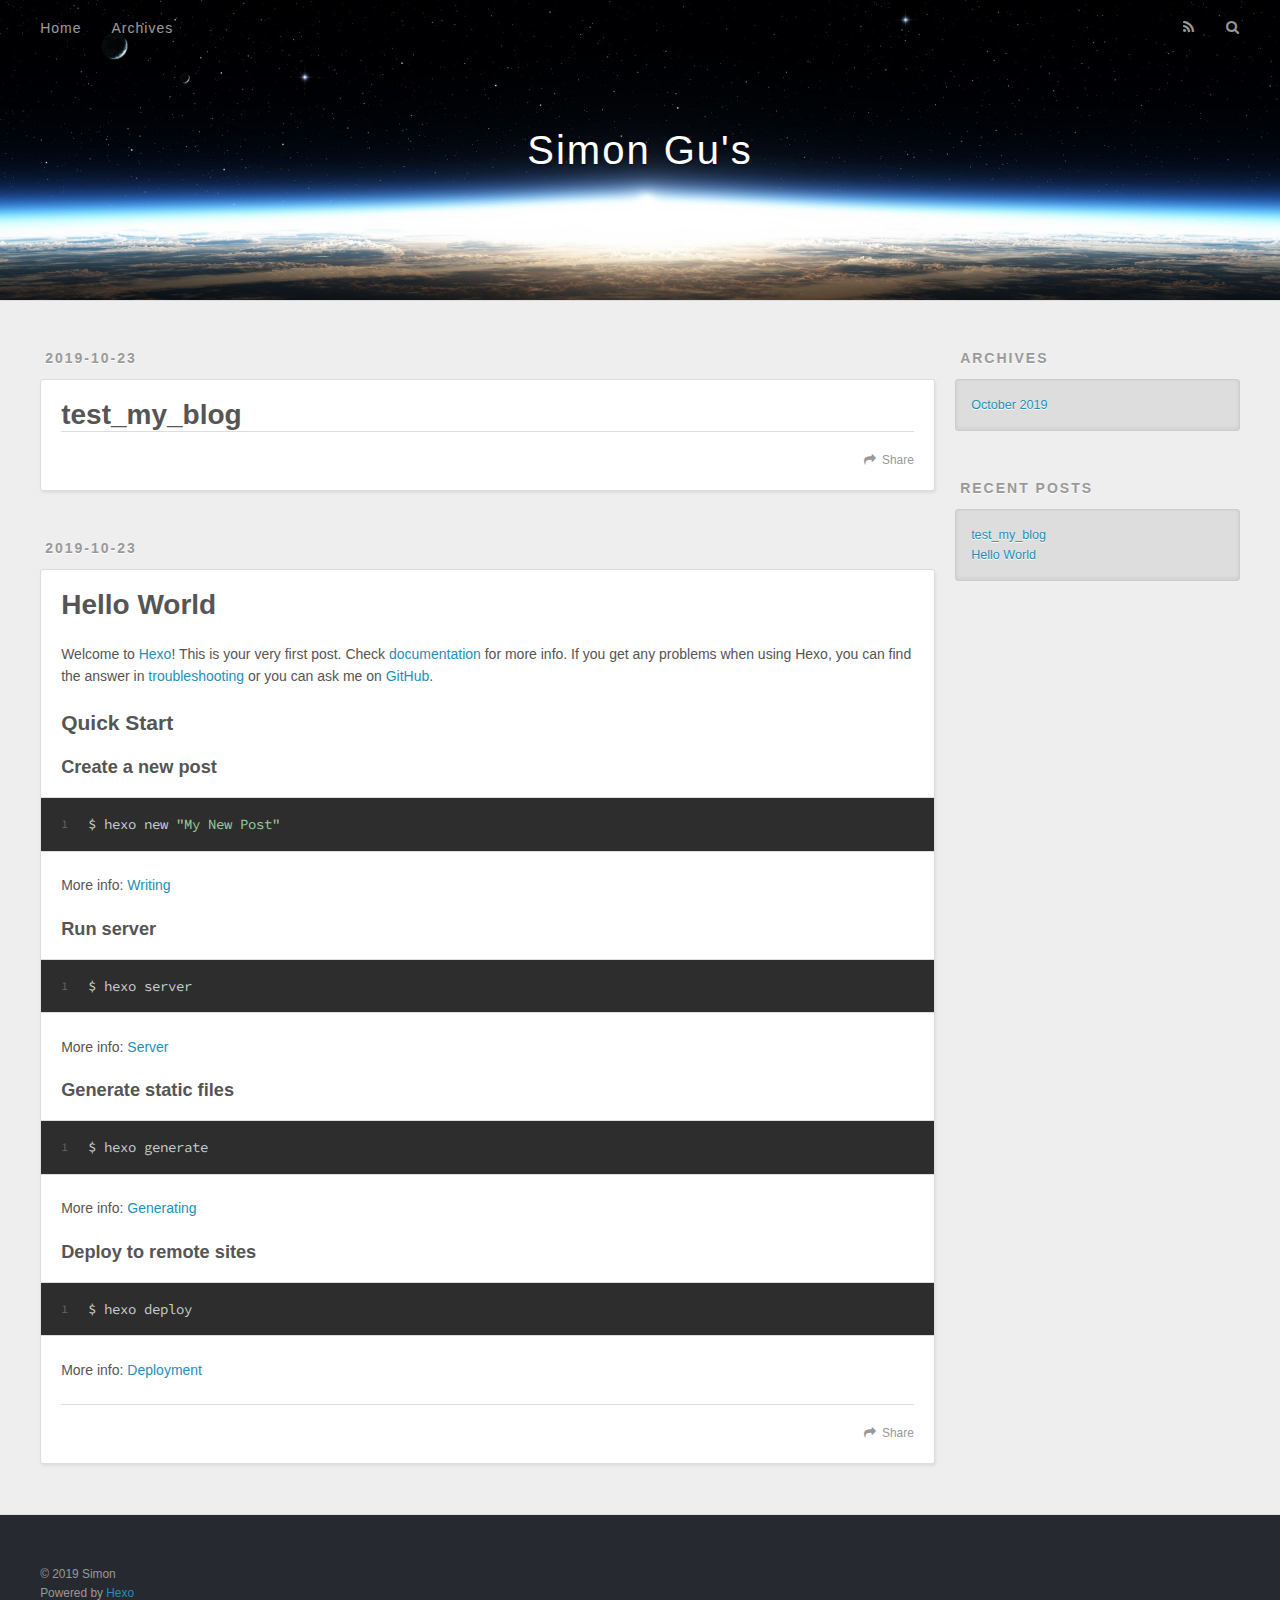
==== index.html @ ce445925 "Site updated: 2019-10-23 11:52:19" ====
<!DOCTYPE html>
<html>
<head>
  <meta charset="utf-8">
  

  
  <title>Simon Gu&#39;s</title>
  <meta name="viewport" content="width=device-width, initial-scale=1, maximum-scale=1">
  <meta property="og:type" content="website">
<meta property="og:title" content="Simon Gu&#39;s">
<meta property="og:url" content="http:&#x2F;&#x2F;www.how8.com&#x2F;index.html">
<meta property="og:site_name" content="Simon Gu&#39;s">
<meta property="og:locale" content="en">
<meta name="twitter:card" content="summary">
  
    <link rel="alternate" href="/atom.xml" title="Simon Gu&#39;s" type="application/atom+xml">
  
  
    <link rel="icon" href="/favicon.png">
  
  
    <link href="//fonts.googleapis.com/css?family=Source+Code+Pro" rel="stylesheet" type="text/css">
  
  <link rel="stylesheet" href="/css/style.css">
</head>

<body>
  <div id="container">
    <div id="wrap">
      <header id="header">
  <div id="banner"></div>
  <div id="header-outer" class="outer">
    <div id="header-title" class="inner">
      <h1 id="logo-wrap">
        <a href="/" id="logo">Simon Gu&#39;s</a>
      </h1>
      
    </div>
    <div id="header-inner" class="inner">
      <nav id="main-nav">
        <a id="main-nav-toggle" class="nav-icon"></a>
        
          <a class="main-nav-link" href="/">Home</a>
        
          <a class="main-nav-link" href="/archives">Archives</a>
        
      </nav>
      <nav id="sub-nav">
        
          <a id="nav-rss-link" class="nav-icon" href="/atom.xml" title="RSS Feed"></a>
        
        <a id="nav-search-btn" class="nav-icon" title="Search"></a>
      </nav>
      <div id="search-form-wrap">
        <form action="//google.com/search" method="get" accept-charset="UTF-8" class="search-form"><input type="search" name="q" class="search-form-input" placeholder="Search"><button type="submit" class="search-form-submit">&#xF002;</button><input type="hidden" name="sitesearch" value="http://www.how8.com"></form>
      </div>
    </div>
  </div>
</header>
      <div class="outer">
        <section id="main">
  
    <article id="post-test-my-blog" class="article article-type-post" itemscope itemprop="blogPost">
  <div class="article-meta">
    <a href="/2019/10/23/test-my-blog/" class="article-date">
  <time datetime="2019-10-23T03:44:42.000Z" itemprop="datePublished">2019-10-23</time>
</a>
    
  </div>
  <div class="article-inner">
    
    
      <header class="article-header">
        
  
    <h1 itemprop="name">
      <a class="article-title" href="/2019/10/23/test-my-blog/">test_my_blog</a>
    </h1>
  

      </header>
    
    <div class="article-entry" itemprop="articleBody">
      
        
      
    </div>
    <footer class="article-footer">
      <a data-url="http://www.how8.com/2019/10/23/test-my-blog/" data-id="ck22qriuk0001kkkqdrldbptv" class="article-share-link">Share</a>
      
      
    </footer>
  </div>
  
</article>


  
    <article id="post-hello-world" class="article article-type-post" itemscope itemprop="blogPost">
  <div class="article-meta">
    <a href="/2019/10/23/hello-world/" class="article-date">
  <time datetime="2019-10-23T03:42:17.244Z" itemprop="datePublished">2019-10-23</time>
</a>
    
  </div>
  <div class="article-inner">
    
    
      <header class="article-header">
        
  
    <h1 itemprop="name">
      <a class="article-title" href="/2019/10/23/hello-world/">Hello World</a>
    </h1>
  

      </header>
    
    <div class="article-entry" itemprop="articleBody">
      
        <p>Welcome to <a href="https://hexo.io/" target="_blank" rel="noopener">Hexo</a>! This is your very first post. Check <a href="https://hexo.io/docs/" target="_blank" rel="noopener">documentation</a> for more info. If you get any problems when using Hexo, you can find the answer in <a href="https://hexo.io/docs/troubleshooting.html" target="_blank" rel="noopener">troubleshooting</a> or you can ask me on <a href="https://github.com/hexojs/hexo/issues" target="_blank" rel="noopener">GitHub</a>.</p>
<h2 id="Quick-Start"><a href="#Quick-Start" class="headerlink" title="Quick Start"></a>Quick Start</h2><h3 id="Create-a-new-post"><a href="#Create-a-new-post" class="headerlink" title="Create a new post"></a>Create a new post</h3><figure class="highlight bash"><table><tr><td class="gutter"><pre><span class="line">1</span><br></pre></td><td class="code"><pre><span class="line">$ hexo new <span class="string">"My New Post"</span></span><br></pre></td></tr></table></figure>

<p>More info: <a href="https://hexo.io/docs/writing.html" target="_blank" rel="noopener">Writing</a></p>
<h3 id="Run-server"><a href="#Run-server" class="headerlink" title="Run server"></a>Run server</h3><figure class="highlight bash"><table><tr><td class="gutter"><pre><span class="line">1</span><br></pre></td><td class="code"><pre><span class="line">$ hexo server</span><br></pre></td></tr></table></figure>

<p>More info: <a href="https://hexo.io/docs/server.html" target="_blank" rel="noopener">Server</a></p>
<h3 id="Generate-static-files"><a href="#Generate-static-files" class="headerlink" title="Generate static files"></a>Generate static files</h3><figure class="highlight bash"><table><tr><td class="gutter"><pre><span class="line">1</span><br></pre></td><td class="code"><pre><span class="line">$ hexo generate</span><br></pre></td></tr></table></figure>

<p>More info: <a href="https://hexo.io/docs/generating.html" target="_blank" rel="noopener">Generating</a></p>
<h3 id="Deploy-to-remote-sites"><a href="#Deploy-to-remote-sites" class="headerlink" title="Deploy to remote sites"></a>Deploy to remote sites</h3><figure class="highlight bash"><table><tr><td class="gutter"><pre><span class="line">1</span><br></pre></td><td class="code"><pre><span class="line">$ hexo deploy</span><br></pre></td></tr></table></figure>

<p>More info: <a href="https://hexo.io/docs/deployment.html" target="_blank" rel="noopener">Deployment</a></p>

      
    </div>
    <footer class="article-footer">
      <a data-url="http://www.how8.com/2019/10/23/hello-world/" data-id="ck22qriue0000kkkq6ynmao52" class="article-share-link">Share</a>
      
      
    </footer>
  </div>
  
</article>


  


</section>
        
          <aside id="sidebar">
  
    

  
    

  
    
  
    
  <div class="widget-wrap">
    <h3 class="widget-title">Archives</h3>
    <div class="widget">
      <ul class="archive-list"><li class="archive-list-item"><a class="archive-list-link" href="/archives/2019/10/">October 2019</a></li></ul>
    </div>
  </div>


  
    
  <div class="widget-wrap">
    <h3 class="widget-title">Recent Posts</h3>
    <div class="widget">
      <ul>
        
          <li>
            <a href="/2019/10/23/test-my-blog/">test_my_blog</a>
          </li>
        
          <li>
            <a href="/2019/10/23/hello-world/">Hello World</a>
          </li>
        
      </ul>
    </div>
  </div>

  
</aside>
        
      </div>
      <footer id="footer">
  
  <div class="outer">
    <div id="footer-info" class="inner">
      &copy; 2019 Simon<br>
      Powered by <a href="http://hexo.io/" target="_blank">Hexo</a>
    </div>
  </div>
</footer>
    </div>
    <nav id="mobile-nav">
  
    <a href="/" class="mobile-nav-link">Home</a>
  
    <a href="/archives" class="mobile-nav-link">Archives</a>
  
</nav>
    

<script src="//ajax.googleapis.com/ajax/libs/jquery/2.0.3/jquery.min.js"></script>


  <link rel="stylesheet" href="/fancybox/jquery.fancybox.css">
  <script src="/fancybox/jquery.fancybox.pack.js"></script>


<script src="/js/script.js"></script>



  </div>
</body>
</html>
---- css/style.css ----
body {
  width: 100%;
}
body:before,
body:after {
  content: "";
  display: table;
}
body:after {
  clear: both;
}
html,
body,
div,
span,
applet,
object,
iframe,
h1,
h2,
h3,
h4,
h5,
h6,
p,
blockquote,
pre,
a,
abbr,
acronym,
address,
big,
cite,
code,
del,
dfn,
em,
img,
ins,
kbd,
q,
s,
samp,
small,
strike,
strong,
sub,
sup,
tt,
var,
dl,
dt,
dd,
ol,
ul,
li,
fieldset,
form,
label,
legend,
table,
caption,
tbody,
tfoot,
thead,
tr,
th,
td {
  margin: 0;
  padding: 0;
  border: 0;
  outline: 0;
  font-weight: inherit;
  font-style: inherit;
  font-family: inherit;
  font-size: 100%;
  vertical-align: baseline;
}
body {
  line-height: 1;
  color: #000;
  background: #fff;
}
ol,
ul {
  list-style: none;
}
table {
  border-collapse: separate;
  border-spacing: 0;
  vertical-align: middle;
}
caption,
th,
td {
  text-align: left;
  font-weight: normal;
  vertical-align: middle;
}
a img {
  border: none;
}
input,
button {
  margin: 0;
  padding: 0;
}
input::-moz-focus-inner,
button::-moz-focus-inner {
  border: 0;
  padding: 0;
}
@font-face {
  font-family: FontAwesome;
  font-style: normal;
  font-weight: normal;
  src: url("fonts/fontawesome-webfont.eot?v=#4.0.3");
  src: url("fonts/fontawesome-webfont.eot?#iefix&v=#4.0.3") format("embedded-opentype"), url("fonts/fontawesome-webfont.woff?v=#4.0.3") format("woff"), url("fonts/fontawesome-webfont.ttf?v=#4.0.3") format("truetype"), url("fonts/fontawesome-webfont.svg#fontawesomeregular?v=#4.0.3") format("svg");
}
html,
body,
#container {
  height: 100%;
}
body {
  background: #eee;
  font: 14px -apple-system, BlinkMacSystemFont, "Segoe UI", "Roboto", "Oxygen", "Ubuntu", "Cantarell", "Fira Sans", "Droid Sans", "Helvetica Neue", sans-serif;
  -webkit-text-size-adjust: 100%;
}
.outer {
  max-width: 1220px;
  margin: 0 auto;
  padding: 0 20px;
}
.outer:before,
.outer:after {
  content: "";
  display: table;
}
.outer:after {
  clear: both;
}
.inner {
  display: inline;
  float: left;
  width: 98.33333333333333%;
  margin: 0 0.833333333333333%;
}
.left,
.alignleft {
  float: left;
}
.right,
.alignright {
  float: right;
}
.clear {
  clear: both;
}
#container {
  position: relative;
}
.mobile-nav-on {
  overflow: hidden;
}
#wrap {
  height: 100%;
  width: 100%;
  position: absolute;
  top: 0;
  left: 0;
  -webkit-transition: 0.2s ease-out;
  -moz-transition: 0.2s ease-out;
  -ms-transition: 0.2s ease-out;
  transition: 0.2s ease-out;
  z-index: 1;
  background: #eee;
}
.mobile-nav-on #wrap {
  left: 280px;
}
@media screen and (min-width: 768px) {
  #main {
    display: inline;
    float: left;
    width: 73.33333333333333%;
    margin: 0 0.833333333333333%;
  }
}
.article-date,
.article-category-link,
.archive-year,
.widget-title {
  text-decoration: none;
  text-transform: uppercase;
  letter-spacing: 2px;
  color: #999;
  margin-bottom: 1em;
  margin-left: 5px;
  line-height: 1em;
  text-shadow: 0 1px #fff;
  font-weight: bold;
}
.article-inner,
.archive-article-inner {
  background: #fff;
  -webkit-box-shadow: 1px 2px 3px #ddd;
  box-shadow: 1px 2px 3px #ddd;
  border: 1px solid #ddd;
  border-radius: 3px;
}
.article-entry h1,
.widget h1 {
  font-size: 2em;
}
.article-entry h2,
.widget h2 {
  font-size: 1.5em;
}
.article-entry h3,
.widget h3 {
  font-size: 1.3em;
}
.article-entry h4,
.widget h4 {
  font-size: 1.2em;
}
.article-entry h5,
.widget h5 {
  font-size: 1em;
}
.article-entry h6,
.widget h6 {
  font-size: 1em;
  color: #999;
}
.article-entry hr,
.widget hr {
  border: 1px dashed #ddd;
}
.article-entry strong,
.widget strong {
  font-weight: bold;
}
.article-entry em,
.widget em,
.article-entry cite,
.widget cite {
  font-style: italic;
}
.article-entry sup,
.widget sup,
.article-entry sub,
.widget sub {
  font-size: 0.75em;
  line-height: 0;
  position: relative;
  vertical-align: baseline;
}
.article-entry sup,
.widget sup {
  top: -0.5em;
}
.article-entry sub,
.widget sub {
  bottom: -0.2em;
}
.article-entry small,
.widget small {
  font-size: 0.85em;
}
.article-entry acronym,
.widget acronym,
.article-entry abbr,
.widget abbr {
  border-bottom: 1px dotted;
}
.article-entry ul,
.widget ul,
.article-entry ol,
.widget ol,
.article-entry dl,
.widget dl {
  margin: 0 20px;
  line-height: 1.6em;
}
.article-entry ul ul,
.widget ul ul,
.article-entry ol ul,
.widget ol ul,
.article-entry ul ol,
.widget ul ol,
.article-entry ol ol,
.widget ol ol {
  margin-top: 0;
  margin-bottom: 0;
}
.article-entry ul,
.widget ul {
  list-style: disc;
}
.article-entry ol,
.widget ol {
  list-style: decimal;
}
.article-entry dt,
.widget dt {
  font-weight: bold;
}
#header {
  height: 300px;
  position: relative;
  border-bottom: 1px solid #ddd;
}
#header:before,
#header:after {
  content: "";
  position: absolute;
  left: 0;
  right: 0;
  height: 40px;
}
#header:before {
  top: 0;
  background: -webkit-linear-gradient(rgba(0,0,0,0.2), transparent);
  background: -moz-linear-gradient(rgba(0,0,0,0.2), transparent);
  background: -ms-linear-gradient(rgba(0,0,0,0.2), transparent);
  background: linear-gradient(rgba(0,0,0,0.2), transparent);
}
#header:after {
  bottom: 0;
  background: -webkit-linear-gradient(transparent, rgba(0,0,0,0.2));
  background: -moz-linear-gradient(transparent, rgba(0,0,0,0.2));
  background: -ms-linear-gradient(transparent, rgba(0,0,0,0.2));
  background: linear-gradient(transparent, rgba(0,0,0,0.2));
}
#header-outer {
  height: 100%;
  position: relative;
}
#header-inner {
  position: relative;
  overflow: hidden;
}
#banner {
  position: absolute;
  top: 0;
  left: 0;
  width: 100%;
  height: 100%;
  background: url("images/banner.jpg") center #000;
  -webkit-background-size: cover;
  -moz-background-size: cover;
  background-size: cover;
  z-index: -1;
}
#header-title {
  text-align: center;
  height: 40px;
  position: absolute;
  top: 50%;
  left: 0;
  margin-top: -20px;
}
#logo,
#subtitle {
  text-decoration: none;
  color: #fff;
  font-weight: 300;
  text-shadow: 0 1px 4px rgba(0,0,0,0.3);
}
#logo {
  font-size: 40px;
  line-height: 40px;
  letter-spacing: 2px;
}
#subtitle {
  font-size: 16px;
  line-height: 16px;
  letter-spacing: 1px;
}
#subtitle-wrap {
  margin-top: 16px;
}
#main-nav {
  float: left;
  margin-left: -15px;
}
.nav-icon,
.main-nav-link {
  float: left;
  color: #fff;
  opacity: 0.6;
  text-decoration: none;
  text-shadow: 0 1px rgba(0,0,0,0.2);
  -webkit-transition: opacity 0.2s;
  -moz-transition: opacity 0.2s;
  -ms-transition: opacity 0.2s;
  transition: opacity 0.2s;
  display: block;
  padding: 20px 15px;
}
.nav-icon:hover,
.main-nav-link:hover {
  opacity: 1;
}
.nav-icon {
  font-family: FontAwesome;
  text-align: center;
  font-size: 14px;
  width: 14px;
  height: 14px;
  padding: 20px 15px;
  position: relative;
  cursor: pointer;
}
.main-nav-link {
  font-weight: 300;
  letter-spacing: 1px;
}
@media screen and (max-width: 479px) {
  .main-nav-link {
    display: none;
  }
}
#main-nav-toggle {
  display: none;
}
#main-nav-toggle:before {
  content: "\f0c9";
}
@media screen and (max-width: 479px) {
  #main-nav-toggle {
    display: block;
  }
}
#sub-nav {
  float: right;
  margin-right: -15px;
}
#nav-rss-link:before {
  content: "\f09e";
}
#nav-search-btn:before {
  content: "\f002";
}
#search-form-wrap {
  position: absolute;
  top: 15px;
  width: 150px;
  height: 30px;
  right: -150px;
  opacity: 0;
  -webkit-transition: 0.2s ease-out;
  -moz-transition: 0.2s ease-out;
  -ms-transition: 0.2s ease-out;
  transition: 0.2s ease-out;
}
#search-form-wrap.on {
  opacity: 1;
  right: 0;
}
@media screen and (max-width: 479px) {
  #search-form-wrap {
    width: 100%;
    right: -100%;
  }
}
.search-form {
  position: absolute;
  top: 0;
  left: 0;
  right: 0;
  background: #fff;
  padding: 5px 15px;
  border-radius: 15px;
  -webkit-box-shadow: 0 0 10px rgba(0,0,0,0.3);
  box-shadow: 0 0 10px rgba(0,0,0,0.3);
}
.search-form-input {
  border: none;
  background: none;
  color: #555;
  width: 100%;
  font: 13px -apple-system, BlinkMacSystemFont, "Segoe UI", "Roboto", "Oxygen", "Ubuntu", "Cantarell", "Fira Sans", "Droid Sans", "Helvetica Neue", sans-serif;
  outline: none;
}
.search-form-input::-webkit-search-results-decoration,
.search-form-input::-webkit-search-cancel-button {
  -webkit-appearance: none;
}
.search-form-submit {
  position: absolute;
  top: 50%;
  right: 10px;
  margin-top: -7px;
  font: 13px FontAwesome;
  border: none;
  background: none;
  color: #bbb;
  cursor: pointer;
}
.search-form-submit:hover,
.search-form-submit:focus {
  color: #777;
}
.article {
  margin: 50px 0;
}
.article-inner {
  overflow: hidden;
}
.article-meta:before,
.article-meta:after {
  content: "";
  display: table;
}
.article-meta:after {
  clear: both;
}
.article-date {
  float: left;
}
.article-category {
  float: left;
  line-height: 1em;
  color: #ccc;
  text-shadow: 0 1px #fff;
  margin-left: 8px;
}
.article-category:before {
  content: "\2022";
}
.article-category-link {
  margin: 0 12px 1em;
}
.article-header {
  padding: 20px 20px 0;
}
.article-title {
  text-decoration: none;
  font-size: 2em;
  font-weight: bold;
  color: #555;
  line-height: 1.1em;
  -webkit-transition: color 0.2s;
  -moz-transition: color 0.2s;
  -ms-transition: color 0.2s;
  transition: color 0.2s;
}
a.article-title:hover {
  color: #258fb8;
}
.article-entry {
  color: #555;
  padding: 0 20px;
}
.article-entry:before,
.article-entry:after {
  content: "";
  display: table;
}
.article-entry:after {
  clear: both;
}
.article-entry p,
.article-entry table {
  line-height: 1.6em;
  margin: 1.6em 0;
}
.article-entry h1,
.article-entry h2,
.article-entry h3,
.article-entry h4,
.article-entry h5,
.article-entry h6 {
  font-weight: bold;
}
.article-entry h1,
.article-entry h2,
.article-entry h3,
.article-entry h4,
.article-entry h5,
.article-entry h6 {
  line-height: 1.1em;
  margin: 1.1em 0;
}
.article-entry a {
  color: #258fb8;
  text-decoration: none;
}
.article-entry a:hover {
  text-decoration: underline;
}
.article-entry ul,
.article-entry ol,
.article-entry dl {
  margin-top: 1.6em;
  margin-bottom: 1.6em;
}
.article-entry img,
.article-entry video {
  max-width: 100%;
  height: auto;
  display: block;
  margin: auto;
}
.article-entry iframe {
  border: none;
}
.article-entry table {
  width: 100%;
  border-collapse: collapse;
  border-spacing: 0;
}
.article-entry th {
  font-weight: bold;
  border-bottom: 3px solid #ddd;
  padding-bottom: 0.5em;
}
.article-entry td {
  border-bottom: 1px solid #ddd;
  padding: 10px 0;
}
.article-entry blockquote {
  font-family: Georgia, "Times New Roman", serif;
  font-size: 1.4em;
  margin: 1.6em 20px;
  text-align: center;
}
.article-entry blockquote footer {
  font-size: 14px;
  margin: 1.6em 0;
  font-family: -apple-system, BlinkMacSystemFont, "Segoe UI", "Roboto", "Oxygen", "Ubuntu", "Cantarell", "Fira Sans", "Droid Sans", "Helvetica Neue", sans-serif;
}
.article-entry blockquote footer cite:before {
  content: "—";
  padding: 0 0.5em;
}
.article-entry .pullquote {
  text-align: left;
  width: 45%;
  margin: 0;
}
.article-entry .pullquote.left {
  margin-left: 0.5em;
  margin-right: 1em;
}
.article-entry .pullquote.right {
  margin-right: 0.5em;
  margin-left: 1em;
}
.article-entry .caption {
  color: #999;
  display: block;
  font-size: 0.9em;
  margin-top: 0.5em;
  position: relative;
  text-align: center;
}
.article-entry .video-container {
  position: relative;
  padding-top: 56.25%;
  height: 0;
  overflow: hidden;
}
.article-entry .video-container iframe,
.article-entry .video-container object,
.article-entry .video-container embed {
  position: absolute;
  top: 0;
  left: 0;
  width: 100%;
  height: 100%;
  margin-top: 0;
}
.article-more-link a {
  display: inline-block;
  line-height: 1em;
  padding: 6px 15px;
  border-radius: 15px;
  background: #eee;
  color: #999;
  text-shadow: 0 1px #fff;
  text-decoration: none;
}
.article-more-link a:hover {
  background: #258fb8;
  color: #fff;
  text-decoration: none;
  text-shadow: 0 1px #1e7293;
}
.article-footer {
  font-size: 0.85em;
  line-height: 1.6em;
  border-top: 1px solid #ddd;
  padding-top: 1.6em;
  margin: 0 20px 20px;
}
.article-footer:before,
.article-footer:after {
  content: "";
  display: table;
}
.article-footer:after {
  clear: both;
}
.article-footer a {
  color: #999;
  text-decoration: none;
}
.article-footer a:hover {
  color: #555;
}
.article-tag-list-item {
  float: left;
  margin-right: 10px;
}
.article-tag-list-link:before {
  content: "#";
}
.article-comment-link {
  float: right;
}
.article-comment-link:before {
  content: "\f075";
  font-family: FontAwesome;
  padding-right: 8px;
}
.article-share-link {
  cursor: pointer;
  float: right;
  margin-left: 20px;
}
.article-share-link:before {
  content: "\f064";
  font-family: FontAwesome;
  padding-right: 6px;
}
#article-nav {
  position: relative;
}
#article-nav:before,
#article-nav:after {
  content: "";
  display: table;
}
#article-nav:after {
  clear: both;
}
@media screen and (min-width: 768px) {
  #article-nav {
    margin: 50px 0;
  }
  #article-nav:before {
    width: 8px;
    height: 8px;
    position: absolute;
    top: 50%;
    left: 50%;
    margin-top: -4px;
    margin-left: -4px;
    content: "";
    border-radius: 50%;
    background: #ddd;
    -webkit-box-shadow: 0 1px 2px #fff;
    box-shadow: 0 1px 2px #fff;
  }
}
.article-nav-link-wrap {
  text-decoration: none;
  text-shadow: 0 1px #fff;
  color: #999;
  -webkit-box-sizing: border-box;
  -moz-box-sizing: border-box;
  box-sizing: border-box;
  margin-top: 50px;
  text-align: center;
  display: block;
}
.article-nav-link-wrap:hover {
  color: #555;
}
@media screen and (min-width: 768px) {
  .article-nav-link-wrap {
    width: 50%;
    margin-top: 0;
  }
}
@media screen and (min-width: 768px) {
  #article-nav-newer {
    float: left;
    text-align: right;
    padding-right: 20px;
  }
}
@media screen and (min-width: 768px) {
  #article-nav-older {
    float: right;
    text-align: left;
    padding-left: 20px;
  }
}
.article-nav-caption {
  text-transform: uppercase;
  letter-spacing: 2px;
  color: #ddd;
  line-height: 1em;
  font-weight: bold;
}
#article-nav-newer .article-nav-caption {
  margin-right: -2px;
}
.article-nav-title {
  font-size: 0.85em;
  line-height: 1.6em;
  margin-top: 0.5em;
}
.article-share-box {
  position: absolute;
  display: none;
  background: #fff;
  -webkit-box-shadow: 1px 2px 10px rgba(0,0,0,0.2);
  box-shadow: 1px 2px 10px rgba(0,0,0,0.2);
  border-radius: 3px;
  margin-left: -145px;
  overflow: hidden;
  z-index: 1;
}
.article-share-box.on {
  display: block;
}
.article-share-input {
  width: 100%;
  background: none;
  -webkit-box-sizing: border-box;
  -moz-box-sizing: border-box;
  box-sizing: border-box;
  font: 14px -apple-system, BlinkMacSystemFont, "Segoe UI", "Roboto", "Oxygen", "Ubuntu", "Cantarell", "Fira Sans", "Droid Sans", "Helvetica Neue", sans-serif;
  padding: 0 15px;
  color: #555;
  outline: none;
  border: 1px solid #ddd;
  border-radius: 3px 3px 0 0;
  height: 36px;
  line-height: 36px;
}
.article-share-links {
  background: #eee;
}
.article-share-links:before,
.article-share-links:after {
  content: "";
  display: table;
}
.article-share-links:after {
  clear: both;
}
.article-share-twitter,
.article-share-facebook,
.article-share-pinterest,
.article-share-google {
  width: 50px;
  height: 36px;
  display: block;
  float: left;
  position: relative;
  color: #999;
  text-shadow: 0 1px #fff;
}
.article-share-twitter:before,
.article-share-facebook:before,
.article-share-pinterest:before,
.article-share-google:before {
  font-size: 20px;
  font-family: FontAwesome;
  width: 20px;
  height: 20px;
  position: absolute;
  top: 50%;
  left: 50%;
  margin-top: -10px;
  margin-left: -10px;
  text-align: center;
}
.article-share-twitter:hover,
.article-share-facebook:hover,
.article-share-pinterest:hover,
.article-share-google:hover {
  color: #fff;
}
.article-share-twitter:before {
  content: "\f099";
}
.article-share-twitter:hover {
  background: #00aced;
  text-shadow: 0 1px #008abe;
}
.article-share-facebook:before {
  content: "\f09a";
}
.article-share-facebook:hover {
  background: #3b5998;
  text-shadow: 0 1px #2f477a;
}
.article-share-pinterest:before {
  content: "\f0d2";
}
.article-share-pinterest:hover {
  background: #cb2027;
  text-shadow: 0 1px #a21a1f;
}
.article-share-google:before {
  content: "\f0d5";
}
.article-share-google:hover {
  background: #dd4b39;
  text-shadow: 0 1px #be3221;
}
.article-gallery {
  background: #000;
  position: relative;
}
.article-gallery-photos {
  position: relative;
  overflow: hidden;
}
.article-gallery-img {
  display: none;
  max-width: 100%;
}
.article-gallery-img:first-child {
  display: block;
}
.article-gallery-img.loaded {
  position: absolute;
  display: block;
}
.article-gallery-img img {
  display: block;
  max-width: 100%;
  margin: 0 auto;
}
#comments {
  background: #fff;
  -webkit-box-shadow: 1px 2px 3px #ddd;
  box-shadow: 1px 2px 3px #ddd;
  padding: 20px;
  border: 1px solid #ddd;
  border-radius: 3px;
  margin: 50px 0;
}
#comments a {
  color: #258fb8;
}
.archives-wrap {
  margin: 50px 0;
}
.archives:before,
.archives:after {
  content: "";
  display: table;
}
.archives:after {
  clear: both;
}
.archive-year-wrap {
  margin-bottom: 1em;
}
.archives {
  -webkit-column-gap: 10px;
  -moz-column-gap: 10px;
  column-gap: 10px;
}
@media screen and (min-width: 480px) and (max-width: 767px) {
  .archives {
    -webkit-column-count: 2;
    -moz-column-count: 2;
    column-count: 2;
  }
}
@media screen and (min-width: 768px) {
  .archives {
    -webkit-column-count: 3;
    -moz-column-count: 3;
    column-count: 3;
  }
}
.archive-article {
  -webkit-column-break-inside: avoid;
  page-break-inside: avoid;
  overflow: hidden;
  break-inside: avoid-column;
}
.archive-article-inner {
  padding: 10px;
  margin-bottom: 15px;
}
.archive-article-title {
  text-decoration: none;
  font-weight: bold;
  color: #555;
  -webkit-transition: color 0.2s;
  -moz-transition: color 0.2s;
  -ms-transition: color 0.2s;
  transition: color 0.2s;
  line-height: 1.6em;
}
.archive-article-title:hover {
  color: #258fb8;
}
.archive-article-footer {
  margin-top: 1em;
}
.archive-article-date {
  color: #999;
  text-decoration: none;
  font-size: 0.85em;
  line-height: 1em;
  margin-bottom: 0.5em;
  display: block;
}
#page-nav {
  margin: 50px auto;
  background: #fff;
  -webkit-box-shadow: 1px 2px 3px #ddd;
  box-shadow: 1px 2px 3px #ddd;
  border: 1px solid #ddd;
  border-radius: 3px;
  text-align: center;
  color: #999;
  overflow: hidden;
}
#page-nav:before,
#page-nav:after {
  content: "";
  display: table;
}
#page-nav:after {
  clear: both;
}
#page-nav a,
#page-nav span {
  padding: 10px 20px;
  line-height: 1;
  height: 2ex;
}
#page-nav a {
  color: #999;
  text-decoration: none;
}
#page-nav a:hover {
  background: #999;
  color: #fff;
}
#page-nav .prev {
  float: left;
}
#page-nav .next {
  float: right;
}
#page-nav .page-number {
  display: inline-block;
}
@media screen and (max-width: 479px) {
  #page-nav .page-number {
    display: none;
  }
}
#page-nav .current {
  color: #555;
  font-weight: bold;
}
#page-nav .space {
  color: #ddd;
}
#footer {
  background: #262a30;
  padding: 50px 0;
  border-top: 1px solid #ddd;
  color: #999;
}
#footer a {
  color: #258fb8;
  text-decoration: none;
}
#footer a:hover {
  text-decoration: underline;
}
#footer-info {
  line-height: 1.6em;
  font-size: 0.85em;
}
.article-entry pre,
.article-entry .highlight {
  background: #2d2d2d;
  margin: 0 -20px;
  padding: 15px 20px;
  border-style: solid;
  border-color: #ddd;
  border-width: 1px 0;
  overflow: auto;
  color: #ccc;
  line-height: 22.400000000000002px;
}
.article-entry .highlight .gutter pre,
.article-entry .gist .gist-file .gist-data .line-numbers {
  color: #666;
  font-size: 0.85em;
}
.article-entry pre,
.article-entry code {
  font-family: "Source Code Pro", Consolas, Monaco, Menlo, Consolas, monospace;
}
.article-entry code {
  background: #eee;
  text-shadow: 0 1px #fff;
  padding: 0 0.3em;
}
.article-entry pre code {
  background: none;
  text-shadow: none;
  padding: 0;
}
.article-entry .highlight pre {
  border: none;
  margin: 0;
  padding: 0;
}
.article-entry .highlight table {
  margin: 0;
  width: auto;
}
.article-entry .highlight td {
  border: none;
  padding: 0;
}
.article-entry .highlight figcaption {
  font-size: 0.85em;
  color: #999;
  line-height: 1em;
  margin-bottom: 1em;
}
.article-entry .highlight figcaption:before,
.article-entry .highlight figcaption:after {
  content: "";
  display: table;
}
.article-entry .highlight figcaption:after {
  clear: both;
}
.article-entry .highlight figcaption a {
  float: right;
}
.article-entry .highlight .gutter pre {
  text-align: right;
  padding-right: 20px;
}
.article-entry .highlight .line {
  height: 22.400000000000002px;
}
.article-entry .highlight .line.marked {
  background: #515151;
}
.article-entry .gist {
  margin: 0 -20px;
  border-style: solid;
  border-color: #ddd;
  border-width: 1px 0;
  background: #2d2d2d;
  padding: 15px 20px 15px 0;
}
.article-entry .gist .gist-file {
  border: none;
  font-family: "Source Code Pro", Consolas, Monaco, Menlo, Consolas, monospace;
  margin: 0;
}
.article-entry .gist .gist-file .gist-data {
  background: none;
  border: none;
}
.article-entry .gist .gist-file .gist-data .line-numbers {
  background: none;
  border: none;
  padding: 0 20px 0 0;
}
.article-entry .gist .gist-file .gist-data .line-data {
  padding: 0 !important;
}
.article-entry .gist .gist-file .highlight {
  margin: 0;
  padding: 0;
  border: none;
}
.article-entry .gist .gist-file .gist-meta {
  background: #2d2d2d;
  color: #999;
  font: 0.85em -apple-system, BlinkMacSystemFont, "Segoe UI", "Roboto", "Oxygen", "Ubuntu", "Cantarell", "Fira Sans", "Droid Sans", "Helvetica Neue", sans-serif;
  text-shadow: 0 0;
  padding: 0;
  margin-top: 1em;
  margin-left: 20px;
}
.article-entry .gist .gist-file .gist-meta a {
  color: #258fb8;
  font-weight: normal;
}
.article-entry .gist .gist-file .gist-meta a:hover {
  text-decoration: underline;
}
pre .comment,
pre .title {
  color: #999;
}
pre .variable,
pre .attribute,
pre .tag,
pre .regexp,
pre .ruby .constant,
pre .xml .tag .title,
pre .xml .pi,
pre .xml .doctype,
pre .html .doctype,
pre .css .id,
pre .css .class,
pre .css .pseudo {
  color: #f2777a;
}
pre .number,
pre .preprocessor,
pre .built_in,
pre .literal,
pre .params,
pre .constant {
  color: #f99157;
}
pre .class,
pre .ruby .class .title,
pre .css .rules .attribute {
  color: #9c9;
}
pre .string,
pre .value,
pre .inheritance,
pre .header,
pre .ruby .symbol,
pre .xml .cdata {
  color: #9c9;
}
pre .css .hexcolor {
  color: #6cc;
}
pre .function,
pre .python .decorator,
pre .python .title,
pre .ruby .function .title,
pre .ruby .title .keyword,
pre .perl .sub,
pre .javascript .title,
pre .coffeescript .title {
  color: #69c;
}
pre .keyword,
pre .javascript .function {
  color: #c9c;
}
@media screen and (max-width: 479px) {
  #mobile-nav {
    position: absolute;
    top: 0;
    left: 0;
    width: 280px;
    height: 100%;
    background: #191919;
    border-right: 1px solid #fff;
  }
}
@media screen and (max-width: 479px) {
  .mobile-nav-link {
    display: block;
    color: #999;
    text-decoration: none;
    padding: 15px 20px;
    font-weight: bold;
  }
  .mobile-nav-link:hover {
    color: #fff;
  }
}
@media screen and (min-width: 768px) {
  #sidebar {
    display: inline;
    float: left;
    width: 23.333333333333332%;
    margin: 0 0.833333333333333%;
  }
}
.widget-wrap {
  margin: 50px 0;
}
.widget {
  color: #777;
  text-shadow: 0 1px #fff;
  background: #ddd;
  -webkit-box-shadow: 0 -1px 4px #ccc inset;
  box-shadow: 0 -1px 4px #ccc inset;
  border: 1px solid #ccc;
  padding: 15px;
  border-radius: 3px;
}
.widget a {
  color: #258fb8;
  text-decoration: none;
}
.widget a:hover {
  text-decoration: underline;
}
.widget ul ul,
.widget ol ul,
.widget dl ul,
.widget ul ol,
.widget ol ol,
.widget dl ol,
.widget ul dl,
.widget ol dl,
.widget dl dl {
  margin-left: 15px;
  list-style: disc;
}
.widget {
  line-height: 1.6em;
  word-wrap: break-word;
  font-size: 0.9em;
}
.widget ul,
.widget ol {
  list-style: none;
  margin: 0;
}
.widget ul ul,
.widget ol ul,
.widget ul ol,
.widget ol ol {
  margin: 0 20px;
}
.widget ul ul,
.widget ol ul {
  list-style: disc;
}
.widget ul ol,
.widget ol ol {
  list-style: decimal;
}
.category-list-count,
.tag-list-count,
.archive-list-count {
  padding-left: 5px;
  color: #999;
  font-size: 0.85em;
}
.category-list-count:before,
.tag-list-count:before,
.archive-list-count:before {
  content: "(";
}
.category-list-count:after,
.tag-list-count:after,
.archive-list-count:after {
  content: ")";
}
.tagcloud a {
  margin-right: 5px;
  display: inline-block;
}
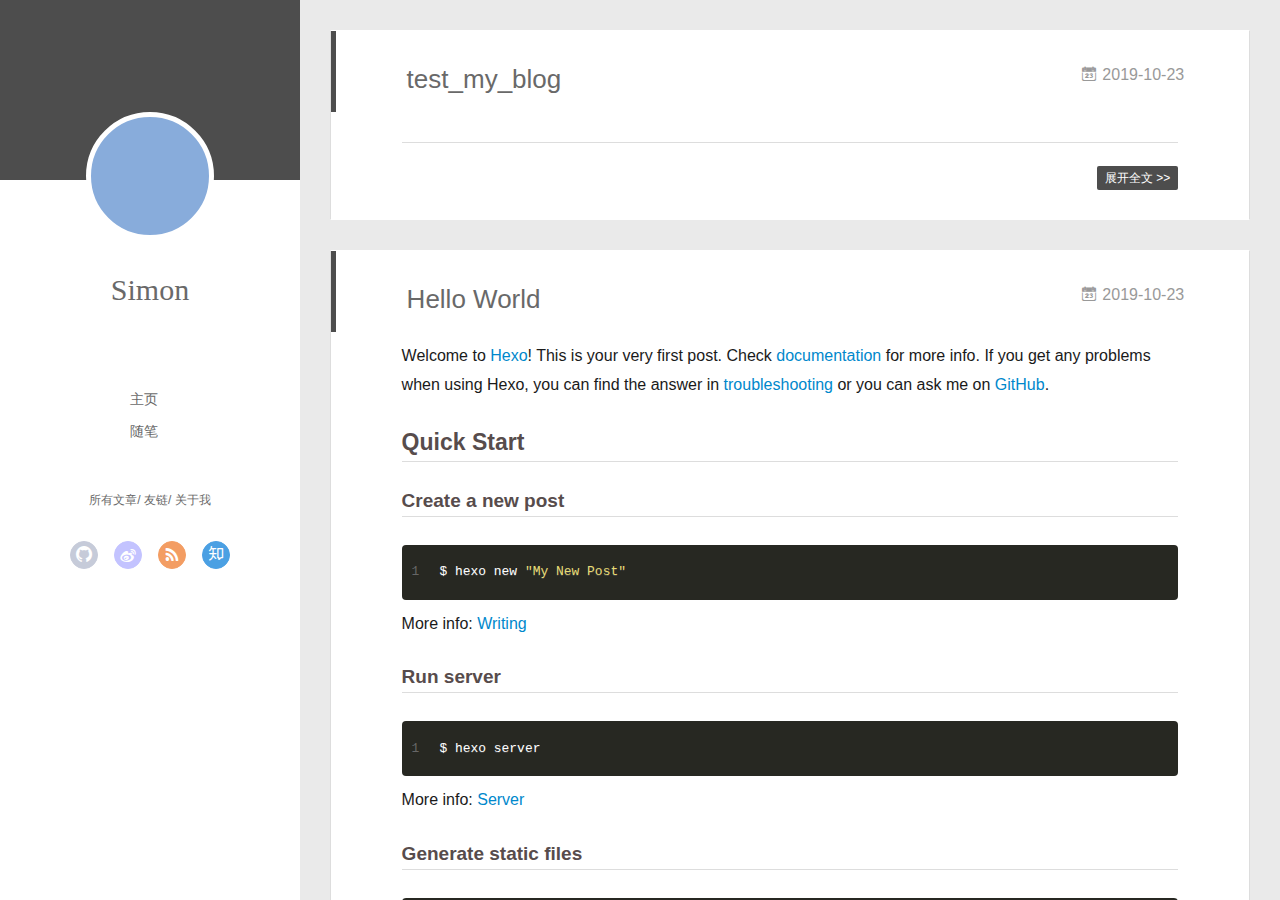
==== commit 542751ea: "Site updated: 2019-10-23 12:18:08" ====
--- a/index.html
+++ b/index.html
@@ -3,8 +3,9 @@
 <head>
   <meta charset="utf-8">
   
-
-  
+  <meta name="renderer" content="webkit">
+  <meta http-equiv="X-UA-Compatible" content="IE=edge" >
+  <link rel="dns-prefetch" href="http://www.how8.com">
   <title>Simon Gu&#39;s</title>
   <meta name="viewport" content="width=device-width, initial-scale=1, maximum-scale=1">
   <meta property="og:type" content="website">
@@ -14,62 +15,144 @@
 <meta property="og:locale" content="en">
 <meta name="twitter:card" content="summary">
   
-    <link rel="alternate" href="/atom.xml" title="Simon Gu&#39;s" type="application/atom+xml">
+    <link rel="alternative" href="/atom.xml" title="Simon Gu&#39;s" type="application/atom+xml">
   
   
     <link rel="icon" href="/favicon.png">
   
-  
-    <link href="//fonts.googleapis.com/css?family=Source+Code+Pro" rel="stylesheet" type="text/css">
-  
-  <link rel="stylesheet" href="/css/style.css">
+  <link rel="stylesheet" type="text/css" href="/./main.0cf68a.css">
+  <style type="text/css">
+  
+    #container.show {
+      background: linear-gradient(200deg,#a0cfe4,#e8c37e);
+    }
+  </style>
+  
+
+  
+
 </head>
 
 <body>
-  <div id="container">
-    <div id="wrap">
-      <header id="header">
-  <div id="banner"></div>
-  <div id="header-outer" class="outer">
-    <div id="header-title" class="inner">
-      <h1 id="logo-wrap">
-        <a href="/" id="logo">Simon Gu&#39;s</a>
-      </h1>
-      
-    </div>
-    <div id="header-inner" class="inner">
-      <nav id="main-nav">
-        <a id="main-nav-toggle" class="nav-icon"></a>
-        
-          <a class="main-nav-link" href="/">Home</a>
-        
-          <a class="main-nav-link" href="/archives">Archives</a>
-        
-      </nav>
-      <nav id="sub-nav">
-        
-          <a id="nav-rss-link" class="nav-icon" href="/atom.xml" title="RSS Feed"></a>
-        
-        <a id="nav-search-btn" class="nav-icon" title="Search"></a>
-      </nav>
-      <div id="search-form-wrap">
-        <form action="//google.com/search" method="get" accept-charset="UTF-8" class="search-form"><input type="search" name="q" class="search-form-input" placeholder="Search"><button type="submit" class="search-form-submit">&#xF002;</button><input type="hidden" name="sitesearch" value="http://www.how8.com"></form>
-      </div>
-    </div>
-  </div>
-</header>
-      <div class="outer">
-        <section id="main">
-  
-    <article id="post-test-my-blog" class="article article-type-post" itemscope itemprop="blogPost">
-  <div class="article-meta">
-    <a href="/2019/10/23/test-my-blog/" class="article-date">
-  <time datetime="2019-10-23T03:44:42.000Z" itemprop="datePublished">2019-10-23</time>
-</a>
-    
-  </div>
+  <div id="container" q-class="show:isCtnShow">
+    <canvas id="anm-canvas" class="anm-canvas"></canvas>
+    <div class="left-col" q-class="show:isShow">
+      
+<div class="overlay" style="background: #4d4d4d"></div>
+<div class="intrude-less">
+	<header id="header" class="inner">
+		<a href="/" class="profilepic">
+			<img src="" class="js-avatar">
+		</a>
+		<hgroup>
+		  <h1 class="header-author"><a href="/">Simon</a></h1>
+		</hgroup>
+		
+
+		<nav class="header-menu">
+			<ul>
+			
+				<li><a href="/">主页</a></li>
+	        
+				<li><a href="/tags/%E9%9A%8F%E7%AC%94/">随笔</a></li>
+	        
+			</ul>
+		</nav>
+		<nav class="header-smart-menu">
+    		
+    			
+    			<a q-on="click: openSlider(e, 'innerArchive')" href="javascript:void(0)">所有文章</a>
+    			
+            
+    			
+    			<a q-on="click: openSlider(e, 'friends')" href="javascript:void(0)">友链</a>
+    			
+            
+    			
+    			<a q-on="click: openSlider(e, 'aboutme')" href="javascript:void(0)">关于我</a>
+    			
+            
+		</nav>
+		<nav class="header-nav">
+			<div class="social">
+				
+					<a class="github" target="_blank" href="#" title="github"><i class="icon-github"></i></a>
+		        
+					<a class="weibo" target="_blank" href="#" title="weibo"><i class="icon-weibo"></i></a>
+		        
+					<a class="rss" target="_blank" href="#" title="rss"><i class="icon-rss"></i></a>
+		        
+					<a class="zhihu" target="_blank" href="#" title="zhihu"><i class="icon-zhihu"></i></a>
+		        
+			</div>
+		</nav>
+	</header>		
+</div>
+
+    </div>
+    <div class="mid-col" q-class="show:isShow,hide:isShow|isFalse">
+      
+<nav id="mobile-nav">
+  	<div class="overlay js-overlay" style="background: #4d4d4d"></div>
+	<div class="btnctn js-mobile-btnctn">
+  		<div class="slider-trigger list" q-on="click: openSlider(e)"><i class="icon icon-sort"></i></div>
+	</div>
+	<div class="intrude-less">
+		<header id="header" class="inner">
+			<div class="profilepic">
+				<img src="" class="js-avatar">
+			</div>
+			<hgroup>
+			  <h1 class="header-author js-header-author">Simon</h1>
+			</hgroup>
+			
+			
+			
+				
+			
+				
+			
+			
+			
+			<nav class="header-nav">
+				<div class="social">
+					
+						<a class="github" target="_blank" href="#" title="github"><i class="icon-github"></i></a>
+			        
+						<a class="weibo" target="_blank" href="#" title="weibo"><i class="icon-weibo"></i></a>
+			        
+						<a class="rss" target="_blank" href="#" title="rss"><i class="icon-rss"></i></a>
+			        
+						<a class="zhihu" target="_blank" href="#" title="zhihu"><i class="icon-zhihu"></i></a>
+			        
+				</div>
+			</nav>
+
+			<nav class="header-menu js-header-menu">
+				<ul style="width: 50%">
+				
+				
+					<li style="width: 50%"><a href="/">主页</a></li>
+		        
+					<li style="width: 50%"><a href="/tags/%E9%9A%8F%E7%AC%94/">随笔</a></li>
+		        
+				</ul>
+			</nav>
+		</header>				
+	</div>
+	<div class="mobile-mask" style="display:none" q-show="isShow"></div>
+</nav>
+
+      <div id="wrapper" class="body-wrap">
+        <div class="menu-l">
+          <div class="canvas-wrap">
+            <canvas data-colors="#eaeaea" data-sectionHeight="100" data-contentId="js-content" id="myCanvas1" class="anm-canvas"></canvas>
+          </div>
+          <div id="js-content" class="content-ll">
+            
+  
+    <article id="post-test-my-blog" class="article article-type-post  article-index" itemscope itemprop="blogPost">
   <div class="article-inner">
-    
     
       <header class="article-header">
         
@@ -79,33 +162,59 @@
     </h1>
   
 
+        
+        <a href="/2019/10/23/test-my-blog/" class="archive-article-date">
+  	<time datetime="2019-10-23T03:44:42.000Z" itemprop="datePublished"><i class="icon-calendar icon"></i>2019-10-23</time>
+</a>
+        
       </header>
     
     <div class="article-entry" itemprop="articleBody">
       
         
       
-    </div>
-    <footer class="article-footer">
-      <a data-url="http://www.how8.com/2019/10/23/test-my-blog/" data-id="ck22qriuk0001kkkqdrldbptv" class="article-share-link">Share</a>
-      
-      
-    </footer>
+
+      
+    </div>
+    <div class="article-info article-info-index">
+      
+      
+      
+
+      
+        <p class="article-more-link">
+          <a class="article-more-a" href="/2019/10/23/test-my-blog/">展开全文 >></a>
+        </p>
+      
+
+      
+      <div class="clearfix"></div>
+    </div>
   </div>
-  
 </article>
 
-
-  
-    <article id="post-hello-world" class="article article-type-post" itemscope itemprop="blogPost">
-  <div class="article-meta">
-    <a href="/2019/10/23/hello-world/" class="article-date">
-  <time datetime="2019-10-23T03:42:17.244Z" itemprop="datePublished">2019-10-23</time>
-</a>
-    
-  </div>
+<aside class="wrap-side-operation">
+    <div class="mod-side-operation">
+        
+        <div class="jump-container" id="js-jump-container" style="display:none;">
+            <a href="javascript:void(0)" class="mod-side-operation__jump-to-top">
+                <i class="icon-font icon-back"></i>
+            </a>
+            <div id="js-jump-plan-container" class="jump-plan-container" style="top: -11px;">
+                <i class="icon-font icon-plane jump-plane"></i>
+            </div>
+        </div>
+        
+        
+    </div>
+</aside>
+
+
+
+
+  
+    <article id="post-hello-world" class="article article-type-post  article-index" itemscope itemprop="blogPost">
   <div class="article-inner">
-    
     
       <header class="article-header">
         
@@ -115,6 +224,11 @@
     </h1>
   
 
+        
+        <a href="/2019/10/23/hello-world/" class="archive-article-date">
+  	<time datetime="2019-10-23T03:42:17.244Z" itemprop="datePublished"><i class="icon-calendar icon"></i>2019-10-23</time>
+</a>
+        
       </header>
     
     <div class="article-entry" itemprop="articleBody">
@@ -134,94 +248,292 @@
 <p>More info: <a href="https://hexo.io/docs/deployment.html" target="_blank" rel="noopener">Deployment</a></p>
 
       
-    </div>
-    <footer class="article-footer">
-      <a data-url="http://www.how8.com/2019/10/23/hello-world/" data-id="ck22qriue0000kkkq6ynmao52" class="article-share-link">Share</a>
-      
-      
-    </footer>
+
+      
+    </div>
+    <div class="article-info article-info-index">
+      
+      
+      
+
+      
+        <p class="article-more-link">
+          <a class="article-more-a" href="/2019/10/23/hello-world/">展开全文 >></a>
+        </p>
+      
+
+      
+      <div class="clearfix"></div>
+    </div>
   </div>
-  
 </article>
 
-
-  
-
-
-</section>
-        
-          <aside id="sidebar">
-  
-    
-
-  
-    
-
-  
-    
-  
-    
-  <div class="widget-wrap">
-    <h3 class="widget-title">Archives</h3>
-    <div class="widget">
-      <ul class="archive-list"><li class="archive-list-item"><a class="archive-list-link" href="/archives/2019/10/">October 2019</a></li></ul>
-    </div>
-  </div>
-
-
-  
-    
-  <div class="widget-wrap">
-    <h3 class="widget-title">Recent Posts</h3>
-    <div class="widget">
-      <ul>
-        
-          <li>
-            <a href="/2019/10/23/test-my-blog/">test_my_blog</a>
-          </li>
-        
-          <li>
-            <a href="/2019/10/23/hello-world/">Hello World</a>
-          </li>
-        
-      </ul>
-    </div>
-  </div>
-
-  
+<aside class="wrap-side-operation">
+    <div class="mod-side-operation">
+        
+        <div class="jump-container" id="js-jump-container" style="display:none;">
+            <a href="javascript:void(0)" class="mod-side-operation__jump-to-top">
+                <i class="icon-font icon-back"></i>
+            </a>
+            <div id="js-jump-plan-container" class="jump-plan-container" style="top: -11px;">
+                <i class="icon-font icon-plane jump-plane"></i>
+            </div>
+        </div>
+        
+        
+    </div>
 </aside>
-        
+
+
+
+
+  
+  
+
+
+          </div>
+        </div>
       </div>
       <footer id="footer">
-  
   <div class="outer">
-    <div id="footer-info" class="inner">
-      &copy; 2019 Simon<br>
-      Powered by <a href="http://hexo.io/" target="_blank">Hexo</a>
+    <div id="footer-info">
+    	<div class="footer-left">
+    		&copy; 2019 Simon
+    	</div>
+      	<div class="footer-right">
+      		<a href="http://hexo.io/" target="_blank">Hexo</a>  Theme <a href="https://github.com/litten/hexo-theme-yilia" target="_blank">Yilia</a> by Litten
+      	</div>
     </div>
   </div>
 </footer>
     </div>
-    <nav id="mobile-nav">
-  
-    <a href="/" class="mobile-nav-link">Home</a>
-  
-    <a href="/archives" class="mobile-nav-link">Archives</a>
-  
-</nav>
-    
-
-<script src="//ajax.googleapis.com/ajax/libs/jquery/2.0.3/jquery.min.js"></script>
-
-
-  <link rel="stylesheet" href="/fancybox/jquery.fancybox.css">
-  <script src="/fancybox/jquery.fancybox.pack.js"></script>
-
-
-<script src="/js/script.js"></script>
-
-
-
+    <script>
+	var yiliaConfig = {
+		mathjax: false,
+		isHome: true,
+		isPost: false,
+		isArchive: false,
+		isTag: false,
+		isCategory: false,
+		open_in_new: false,
+		toc_hide_index: true,
+		root: "/",
+		innerArchive: true,
+		showTags: false
+	}
+</script>
+
+<script>!function(t){function n(e){if(r[e])return r[e].exports;var i=r[e]={exports:{},id:e,loaded:!1};return t[e].call(i.exports,i,i.exports,n),i.loaded=!0,i.exports}var r={};n.m=t,n.c=r,n.p="./",n(0)}([function(t,n,r){r(195),t.exports=r(191)},function(t,n,r){var e=r(3),i=r(52),o=r(27),u=r(28),c=r(53),f="prototype",a=function(t,n,r){var s,l,h,v,p=t&a.F,d=t&a.G,y=t&a.S,g=t&a.P,b=t&a.B,m=d?e:y?e[n]||(e[n]={}):(e[n]||{})[f],x=d?i:i[n]||(i[n]={}),w=x[f]||(x[f]={});d&&(r=n);for(s in r)l=!p&&m&&void 0!==m[s],h=(l?m:r)[s],v=b&&l?c(h,e):g&&"function"==typeof h?c(Function.call,h):h,m&&u(m,s,h,t&a.U),x[s]!=h&&o(x,s,v),g&&w[s]!=h&&(w[s]=h)};e.core=i,a.F=1,a.G=2,a.S=4,a.P=8,a.B=16,a.W=32,a.U=64,a.R=128,t.exports=a},function(t,n,r){var e=r(6);t.exports=function(t){if(!e(t))throw TypeError(t+" is not an object!");return t}},function(t,n){var r=t.exports="undefined"!=typeof window&&window.Math==Math?window:"undefined"!=typeof self&&self.Math==Math?self:Function("return this")();"number"==typeof __g&&(__g=r)},function(t,n){t.exports=function(t){try{return!!t()}catch(t){return!0}}},function(t,n){var r=t.exports="undefined"!=typeof window&&window.Math==Math?window:"undefined"!=typeof self&&self.Math==Math?self:Function("return this")();"number"==typeof __g&&(__g=r)},function(t,n){t.exports=function(t){return"object"==typeof t?null!==t:"function"==typeof t}},function(t,n,r){var e=r(126)("wks"),i=r(76),o=r(3).Symbol,u="function"==typeof o;(t.exports=function(t){return e[t]||(e[t]=u&&o[t]||(u?o:i)("Symbol."+t))}).store=e},function(t,n){var r={}.hasOwnProperty;t.exports=function(t,n){return r.call(t,n)}},function(t,n,r){var e=r(94),i=r(33);t.exports=function(t){return e(i(t))}},function(t,n,r){t.exports=!r(4)(function(){return 7!=Object.defineProperty({},"a",{get:function(){return 7}}).a})},function(t,n,r){var e=r(2),i=r(167),o=r(50),u=Object.defineProperty;n.f=r(10)?Object.defineProperty:function(t,n,r){if(e(t),n=o(n,!0),e(r),i)try{return u(t,n,r)}catch(t){}if("get"in r||"set"in r)throw TypeError("Accessors not supported!");return"value"in r&&(t[n]=r.value),t}},function(t,n,r){t.exports=!r(18)(function(){return 7!=Object.defineProperty({},"a",{get:function(){return 7}}).a})},function(t,n,r){var e=r(14),i=r(22);t.exports=r(12)?function(t,n,r){return e.f(t,n,i(1,r))}:function(t,n,r){return t[n]=r,t}},function(t,n,r){var e=r(20),i=r(58),o=r(42),u=Object.defineProperty;n.f=r(12)?Object.defineProperty:function(t,n,r){if(e(t),n=o(n,!0),e(r),i)try{return u(t,n,r)}catch(t){}if("get"in r||"set"in r)throw TypeError("Accessors not supported!");return"value"in r&&(t[n]=r.value),t}},function(t,n,r){var e=r(40)("wks"),i=r(23),o=r(5).Symbol,u="function"==typeof o;(t.exports=function(t){return e[t]||(e[t]=u&&o[t]||(u?o:i)("Symbol."+t))}).store=e},function(t,n,r){var e=r(67),i=Math.min;t.exports=function(t){return t>0?i(e(t),9007199254740991):0}},function(t,n,r){var e=r(46);t.exports=function(t){return Object(e(t))}},function(t,n){t.exports=function(t){try{return!!t()}catch(t){return!0}}},function(t,n,r){var e=r(63),i=r(34);t.exports=Object.keys||function(t){return e(t,i)}},function(t,n,r){var e=r(21);t.exports=function(t){if(!e(t))throw TypeError(t+" is not an object!");return t}},function(t,n){t.exports=function(t){return"object"==typeof t?null!==t:"function"==typeof t}},function(t,n){t.exports=function(t,n){return{enumerable:!(1&t),configurable:!(2&t),writable:!(4&t),value:n}}},function(t,n){var r=0,e=Math.random();t.exports=function(t){return"Symbol(".concat(void 0===t?"":t,")_",(++r+e).toString(36))}},function(t,n){var r={}.hasOwnProperty;t.exports=function(t,n){return r.call(t,n)}},function(t,n){var r=t.exports={version:"2.4.0"};"number"==typeof __e&&(__e=r)},function(t,n){t.exports=function(t){if("function"!=typeof t)throw TypeError(t+" is not a function!");return t}},function(t,n,r){var e=r(11),i=r(66);t.exports=r(10)?function(t,n,r){return e.f(t,n,i(1,r))}:function(t,n,r){return t[n]=r,t}},function(t,n,r){var e=r(3),i=r(27),o=r(24),u=r(76)("src"),c="toString",f=Function[c],a=(""+f).split(c);r(52).inspectSource=function(t){return f.call(t)},(t.exports=function(t,n,r,c){var f="function"==typeof r;f&&(o(r,"name")||i(r,"name",n)),t[n]!==r&&(f&&(o(r,u)||i(r,u,t[n]?""+t[n]:a.join(String(n)))),t===e?t[n]=r:c?t[n]?t[n]=r:i(t,n,r):(delete t[n],i(t,n,r)))})(Function.prototype,c,function(){return"function"==typeof this&&this[u]||f.call(this)})},function(t,n,r){var e=r(1),i=r(4),o=r(46),u=function(t,n,r,e){var i=String(o(t)),u="<"+n;return""!==r&&(u+=" "+r+'="'+String(e).replace(/"/g,"&quot;")+'"'),u+">"+i+"</"+n+">"};t.exports=function(t,n){var r={};r[t]=n(u),e(e.P+e.F*i(function(){var n=""[t]('"');return n!==n.toLowerCase()||n.split('"').length>3}),"String",r)}},function(t,n,r){var e=r(115),i=r(46);t.exports=function(t){return e(i(t))}},function(t,n,r){var e=r(116),i=r(66),o=r(30),u=r(50),c=r(24),f=r(167),a=Object.getOwnPropertyDescriptor;n.f=r(10)?a:function(t,n){if(t=o(t),n=u(n,!0),f)try{return a(t,n)}catch(t){}if(c(t,n))return i(!e.f.call(t,n),t[n])}},function(t,n,r){var e=r(24),i=r(17),o=r(145)("IE_PROTO"),u=Object.prototype;t.exports=Object.getPrototypeOf||function(t){return t=i(t),e(t,o)?t[o]:"function"==typeof t.constructor&&t instanceof t.constructor?t.constructor.prototype:t instanceof Object?u:null}},function(t,n){t.exports=function(t){if(void 0==t)throw TypeError("Can't call method on  "+t);return t}},function(t,n){t.exports="constructor,hasOwnProperty,isPrototypeOf,propertyIsEnumerable,toLocaleString,toString,valueOf".split(",")},function(t,n){t.exports={}},function(t,n){t.exports=!0},function(t,n){n.f={}.propertyIsEnumerable},function(t,n,r){var e=r(14).f,i=r(8),o=r(15)("toStringTag");t.exports=function(t,n,r){t&&!i(t=r?t:t.prototype,o)&&e(t,o,{configurable:!0,value:n})}},function(t,n,r){var e=r(40)("keys"),i=r(23);t.exports=function(t){return e[t]||(e[t]=i(t))}},function(t,n,r){var e=r(5),i="__core-js_shared__",o=e[i]||(e[i]={});t.exports=function(t){return o[t]||(o[t]={})}},function(t,n){var r=Math.ceil,e=Math.floor;t.exports=function(t){return isNaN(t=+t)?0:(t>0?e:r)(t)}},function(t,n,r){var e=r(21);t.exports=function(t,n){if(!e(t))return t;var r,i;if(n&&"function"==typeof(r=t.toString)&&!e(i=r.call(t)))return i;if("function"==typeof(r=t.valueOf)&&!e(i=r.call(t)))return i;if(!n&&"function"==typeof(r=t.toString)&&!e(i=r.call(t)))return i;throw TypeError("Can't convert object to primitive value")}},function(t,n,r){var e=r(5),i=r(25),o=r(36),u=r(44),c=r(14).f;t.exports=function(t){var n=i.Symbol||(i.Symbol=o?{}:e.Symbol||{});"_"==t.charAt(0)||t in n||c(n,t,{value:u.f(t)})}},function(t,n,r){n.f=r(15)},function(t,n){var r={}.toString;t.exports=function(t){return r.call(t).slice(8,-1)}},function(t,n){t.exports=function(t){if(void 0==t)throw TypeError("Can't call method on  "+t);return t}},function(t,n,r){var e=r(4);t.exports=function(t,n){return!!t&&e(function(){n?t.call(null,function(){},1):t.call(null)})}},function(t,n,r){var e=r(53),i=r(115),o=r(17),u=r(16),c=r(203);t.exports=function(t,n){var r=1==t,f=2==t,a=3==t,s=4==t,l=6==t,h=5==t||l,v=n||c;return function(n,c,p){for(var d,y,g=o(n),b=i(g),m=e(c,p,3),x=u(b.length),w=0,S=r?v(n,x):f?v(n,0):void 0;x>w;w++)if((h||w in b)&&(d=b[w],y=m(d,w,g),t))if(r)S[w]=y;else if(y)switch(t){case 3:return!0;case 5:return d;case 6:return w;case 2:S.push(d)}else if(s)return!1;return l?-1:a||s?s:S}}},function(t,n,r){var e=r(1),i=r(52),o=r(4);t.exports=function(t,n){var r=(i.Object||{})[t]||Object[t],u={};u[t]=n(r),e(e.S+e.F*o(function(){r(1)}),"Object",u)}},function(t,n,r){var e=r(6);t.exports=function(t,n){if(!e(t))return t;var r,i;if(n&&"function"==typeof(r=t.toString)&&!e(i=r.call(t)))return i;if("function"==typeof(r=t.valueOf)&&!e(i=r.call(t)))return i;if(!n&&"function"==typeof(r=t.toString)&&!e(i=r.call(t)))return i;throw TypeError("Can't convert object to primitive value")}},function(t,n,r){var e=r(5),i=r(25),o=r(91),u=r(13),c="prototype",f=function(t,n,r){var a,s,l,h=t&f.F,v=t&f.G,p=t&f.S,d=t&f.P,y=t&f.B,g=t&f.W,b=v?i:i[n]||(i[n]={}),m=b[c],x=v?e:p?e[n]:(e[n]||{})[c];v&&(r=n);for(a in r)(s=!h&&x&&void 0!==x[a])&&a in b||(l=s?x[a]:r[a],b[a]=v&&"function"!=typeof x[a]?r[a]:y&&s?o(l,e):g&&x[a]==l?function(t){var n=function(n,r,e){if(this instanceof t){switch(arguments.length){case 0:return new t;case 1:return new t(n);case 2:return new t(n,r)}return new t(n,r,e)}return t.apply(this,arguments)};return n[c]=t[c],n}(l):d&&"function"==typeof l?o(Function.call,l):l,d&&((b.virtual||(b.virtual={}))[a]=l,t&f.R&&m&&!m[a]&&u(m,a,l)))};f.F=1,f.G=2,f.S=4,f.P=8,f.B=16,f.W=32,f.U=64,f.R=128,t.exports=f},function(t,n){var r=t.exports={version:"2.4.0"};"number"==typeof __e&&(__e=r)},function(t,n,r){var e=r(26);t.exports=function(t,n,r){if(e(t),void 0===n)return t;switch(r){case 1:return function(r){return t.call(n,r)};case 2:return function(r,e){return t.call(n,r,e)};case 3:return function(r,e,i){return t.call(n,r,e,i)}}return function(){return t.apply(n,arguments)}}},function(t,n,r){var e=r(183),i=r(1),o=r(126)("metadata"),u=o.store||(o.store=new(r(186))),c=function(t,n,r){var i=u.get(t);if(!i){if(!r)return;u.set(t,i=new e)}var o=i.get(n);if(!o){if(!r)return;i.set(n,o=new e)}return o},f=function(t,n,r){var e=c(n,r,!1);return void 0!==e&&e.has(t)},a=function(t,n,r){var e=c(n,r,!1);return void 0===e?void 0:e.get(t)},s=function(t,n,r,e){c(r,e,!0).set(t,n)},l=function(t,n){var r=c(t,n,!1),e=[];return r&&r.forEach(function(t,n){e.push(n)}),e},h=function(t){return void 0===t||"symbol"==typeof t?t:String(t)},v=function(t){i(i.S,"Reflect",t)};t.exports={store:u,map:c,has:f,get:a,set:s,keys:l,key:h,exp:v}},function(t,n,r){"use strict";if(r(10)){var e=r(69),i=r(3),o=r(4),u=r(1),c=r(127),f=r(152),a=r(53),s=r(68),l=r(66),h=r(27),v=r(73),p=r(67),d=r(16),y=r(75),g=r(50),b=r(24),m=r(180),x=r(114),w=r(6),S=r(17),_=r(137),O=r(70),E=r(32),P=r(71).f,j=r(154),F=r(76),M=r(7),A=r(48),N=r(117),T=r(146),I=r(155),k=r(80),L=r(123),R=r(74),C=r(130),D=r(160),U=r(11),W=r(31),G=U.f,B=W.f,V=i.RangeError,z=i.TypeError,q=i.Uint8Array,K="ArrayBuffer",J="Shared"+K,Y="BYTES_PER_ELEMENT",H="prototype",$=Array[H],X=f.ArrayBuffer,Q=f.DataView,Z=A(0),tt=A(2),nt=A(3),rt=A(4),et=A(5),it=A(6),ot=N(!0),ut=N(!1),ct=I.values,ft=I.keys,at=I.entries,st=$.lastIndexOf,lt=$.reduce,ht=$.reduceRight,vt=$.join,pt=$.sort,dt=$.slice,yt=$.toString,gt=$.toLocaleString,bt=M("iterator"),mt=M("toStringTag"),xt=F("typed_constructor"),wt=F("def_constructor"),St=c.CONSTR,_t=c.TYPED,Ot=c.VIEW,Et="Wrong length!",Pt=A(1,function(t,n){return Tt(T(t,t[wt]),n)}),jt=o(function(){return 1===new q(new Uint16Array([1]).buffer)[0]}),Ft=!!q&&!!q[H].set&&o(function(){new q(1).set({})}),Mt=function(t,n){if(void 0===t)throw z(Et);var r=+t,e=d(t);if(n&&!m(r,e))throw V(Et);return e},At=function(t,n){var r=p(t);if(r<0||r%n)throw V("Wrong offset!");return r},Nt=function(t){if(w(t)&&_t in t)return t;throw z(t+" is not a typed array!")},Tt=function(t,n){if(!(w(t)&&xt in t))throw z("It is not a typed array constructor!");return new t(n)},It=function(t,n){return kt(T(t,t[wt]),n)},kt=function(t,n){for(var r=0,e=n.length,i=Tt(t,e);e>r;)i[r]=n[r++];return i},Lt=function(t,n,r){G(t,n,{get:function(){return this._d[r]}})},Rt=function(t){var n,r,e,i,o,u,c=S(t),f=arguments.length,s=f>1?arguments[1]:void 0,l=void 0!==s,h=j(c);if(void 0!=h&&!_(h)){for(u=h.call(c),e=[],n=0;!(o=u.next()).done;n++)e.push(o.value);c=e}for(l&&f>2&&(s=a(s,arguments[2],2)),n=0,r=d(c.length),i=Tt(this,r);r>n;n++)i[n]=l?s(c[n],n):c[n];return i},Ct=function(){for(var t=0,n=arguments.length,r=Tt(this,n);n>t;)r[t]=arguments[t++];return r},Dt=!!q&&o(function(){gt.call(new q(1))}),Ut=function(){return gt.apply(Dt?dt.call(Nt(this)):Nt(this),arguments)},Wt={copyWithin:function(t,n){return D.call(Nt(this),t,n,arguments.length>2?arguments[2]:void 0)},every:function(t){return rt(Nt(this),t,arguments.length>1?arguments[1]:void 0)},fill:function(t){return C.apply(Nt(this),arguments)},filter:function(t){return It(this,tt(Nt(this),t,arguments.length>1?arguments[1]:void 0))},find:function(t){return et(Nt(this),t,arguments.length>1?arguments[1]:void 0)},findIndex:function(t){return it(Nt(this),t,arguments.length>1?arguments[1]:void 0)},forEach:function(t){Z(Nt(this),t,arguments.length>1?arguments[1]:void 0)},indexOf:function(t){return ut(Nt(this),t,arguments.length>1?arguments[1]:void 0)},includes:function(t){return ot(Nt(this),t,arguments.length>1?arguments[1]:void 0)},join:function(t){return vt.apply(Nt(this),arguments)},lastIndexOf:function(t){return st.apply(Nt(this),arguments)},map:function(t){return Pt(Nt(this),t,arguments.length>1?arguments[1]:void 0)},reduce:function(t){return lt.apply(Nt(this),arguments)},reduceRight:function(t){return ht.apply(Nt(this),arguments)},reverse:function(){for(var t,n=this,r=Nt(n).length,e=Math.floor(r/2),i=0;i<e;)t=n[i],n[i++]=n[--r],n[r]=t;return n},some:function(t){return nt(Nt(this),t,arguments.length>1?arguments[1]:void 0)},sort:function(t){return pt.call(Nt(this),t)},subarray:function(t,n){var r=Nt(this),e=r.length,i=y(t,e);return new(T(r,r[wt]))(r.buffer,r.byteOffset+i*r.BYTES_PER_ELEMENT,d((void 0===n?e:y(n,e))-i))}},Gt=function(t,n){return It(this,dt.call(Nt(this),t,n))},Bt=function(t){Nt(this);var n=At(arguments[1],1),r=this.length,e=S(t),i=d(e.length),o=0;if(i+n>r)throw V(Et);for(;o<i;)this[n+o]=e[o++]},Vt={entries:function(){return at.call(Nt(this))},keys:function(){return ft.call(Nt(this))},values:function(){return ct.call(Nt(this))}},zt=function(t,n){return w(t)&&t[_t]&&"symbol"!=typeof n&&n in t&&String(+n)==String(n)},qt=function(t,n){return zt(t,n=g(n,!0))?l(2,t[n]):B(t,n)},Kt=function(t,n,r){return!(zt(t,n=g(n,!0))&&w(r)&&b(r,"value"))||b(r,"get")||b(r,"set")||r.configurable||b(r,"writable")&&!r.writable||b(r,"enumerable")&&!r.enumerable?G(t,n,r):(t[n]=r.value,t)};St||(W.f=qt,U.f=Kt),u(u.S+u.F*!St,"Object",{getOwnPropertyDescriptor:qt,defineProperty:Kt}),o(function(){yt.call({})})&&(yt=gt=function(){return vt.call(this)});var Jt=v({},Wt);v(Jt,Vt),h(Jt,bt,Vt.values),v(Jt,{slice:Gt,set:Bt,constructor:function(){},toString:yt,toLocaleString:Ut}),Lt(Jt,"buffer","b"),Lt(Jt,"byteOffset","o"),Lt(Jt,"byteLength","l"),Lt(Jt,"length","e"),G(Jt,mt,{get:function(){return this[_t]}}),t.exports=function(t,n,r,f){f=!!f;var a=t+(f?"Clamped":"")+"Array",l="Uint8Array"!=a,v="get"+t,p="set"+t,y=i[a],g=y||{},b=y&&E(y),m=!y||!c.ABV,S={},_=y&&y[H],j=function(t,r){var e=t._d;return e.v[v](r*n+e.o,jt)},F=function(t,r,e){var i=t._d;f&&(e=(e=Math.round(e))<0?0:e>255?255:255&e),i.v[p](r*n+i.o,e,jt)},M=function(t,n){G(t,n,{get:function(){return j(this,n)},set:function(t){return F(this,n,t)},enumerable:!0})};m?(y=r(function(t,r,e,i){s(t,y,a,"_d");var o,u,c,f,l=0,v=0;if(w(r)){if(!(r instanceof X||(f=x(r))==K||f==J))return _t in r?kt(y,r):Rt.call(y,r);o=r,v=At(e,n);var p=r.byteLength;if(void 0===i){if(p%n)throw V(Et);if((u=p-v)<0)throw V(Et)}else if((u=d(i)*n)+v>p)throw V(Et);c=u/n}else c=Mt(r,!0),u=c*n,o=new X(u);for(h(t,"_d",{b:o,o:v,l:u,e:c,v:new Q(o)});l<c;)M(t,l++)}),_=y[H]=O(Jt),h(_,"constructor",y)):L(function(t){new y(null),new y(t)},!0)||(y=r(function(t,r,e,i){s(t,y,a);var o;return w(r)?r instanceof X||(o=x(r))==K||o==J?void 0!==i?new g(r,At(e,n),i):void 0!==e?new g(r,At(e,n)):new g(r):_t in r?kt(y,r):Rt.call(y,r):new g(Mt(r,l))}),Z(b!==Function.prototype?P(g).concat(P(b)):P(g),function(t){t in y||h(y,t,g[t])}),y[H]=_,e||(_.constructor=y));var A=_[bt],N=!!A&&("values"==A.name||void 0==A.name),T=Vt.values;h(y,xt,!0),h(_,_t,a),h(_,Ot,!0),h(_,wt,y),(f?new y(1)[mt]==a:mt in _)||G(_,mt,{get:function(){return a}}),S[a]=y,u(u.G+u.W+u.F*(y!=g),S),u(u.S,a,{BYTES_PER_ELEMENT:n,from:Rt,of:Ct}),Y in _||h(_,Y,n),u(u.P,a,Wt),R(a),u(u.P+u.F*Ft,a,{set:Bt}),u(u.P+u.F*!N,a,Vt),u(u.P+u.F*(_.toString!=yt),a,{toString:yt}),u(u.P+u.F*o(function(){new y(1).slice()}),a,{slice:Gt}),u(u.P+u.F*(o(function(){return[1,2].toLocaleString()!=new y([1,2]).toLocaleString()})||!o(function(){_.toLocaleString.call([1,2])})),a,{toLocaleString:Ut}),k[a]=N?A:T,e||N||h(_,bt,T)}}else t.exports=function(){}},function(t,n){var r={}.toString;t.exports=function(t){return r.call(t).slice(8,-1)}},function(t,n,r){var e=r(21),i=r(5).document,o=e(i)&&e(i.createElement);t.exports=function(t){return o?i.createElement(t):{}}},function(t,n,r){t.exports=!r(12)&&!r(18)(function(){return 7!=Object.defineProperty(r(57)("div"),"a",{get:function(){return 7}}).a})},function(t,n,r){"use strict";var e=r(36),i=r(51),o=r(64),u=r(13),c=r(8),f=r(35),a=r(96),s=r(38),l=r(103),h=r(15)("iterator"),v=!([].keys&&"next"in[].keys()),p="keys",d="values",y=function(){return this};t.exports=function(t,n,r,g,b,m,x){a(r,n,g);var w,S,_,O=function(t){if(!v&&t in F)return F[t];switch(t){case p:case d:return function(){return new r(this,t)}}return function(){return new r(this,t)}},E=n+" Iterator",P=b==d,j=!1,F=t.prototype,M=F[h]||F["@@iterator"]||b&&F[b],A=M||O(b),N=b?P?O("entries"):A:void 0,T="Array"==n?F.entries||M:M;if(T&&(_=l(T.call(new t)))!==Object.prototype&&(s(_,E,!0),e||c(_,h)||u(_,h,y)),P&&M&&M.name!==d&&(j=!0,A=function(){return M.call(this)}),e&&!x||!v&&!j&&F[h]||u(F,h,A),f[n]=A,f[E]=y,b)if(w={values:P?A:O(d),keys:m?A:O(p),entries:N},x)for(S in w)S in F||o(F,S,w[S]);else i(i.P+i.F*(v||j),n,w);return w}},function(t,n,r){var e=r(20),i=r(100),o=r(34),u=r(39)("IE_PROTO"),c=function(){},f="prototype",a=function(){var t,n=r(57)("iframe"),e=o.length;for(n.style.display="none",r(93).appendChild(n),n.src="javascript:",t=n.contentWindow.document,t.open(),t.write("<script>document.F=Object<\/script>"),t.close(),a=t.F;e--;)delete a[f][o[e]];return a()};t.exports=Object.create||function(t,n){var r;return null!==t?(c[f]=e(t),r=new c,c[f]=null,r[u]=t):r=a(),void 0===n?r:i(r,n)}},function(t,n,r){var e=r(63),i=r(34).concat("length","prototype");n.f=Object.getOwnPropertyNames||function(t){return e(t,i)}},function(t,n){n.f=Object.getOwnPropertySymbols},function(t,n,r){var e=r(8),i=r(9),o=r(90)(!1),u=r(39)("IE_PROTO");t.exports=function(t,n){var r,c=i(t),f=0,a=[];for(r in c)r!=u&&e(c,r)&&a.push(r);for(;n.length>f;)e(c,r=n[f++])&&(~o(a,r)||a.push(r));return a}},function(t,n,r){t.exports=r(13)},function(t,n,r){var e=r(76)("meta"),i=r(6),o=r(24),u=r(11).f,c=0,f=Object.isExtensible||function(){return!0},a=!r(4)(function(){return f(Object.preventExtensions({}))}),s=function(t){u(t,e,{value:{i:"O"+ ++c,w:{}}})},l=function(t,n){if(!i(t))return"symbol"==typeof t?t:("string"==typeof t?"S":"P")+t;if(!o(t,e)){if(!f(t))return"F";if(!n)return"E";s(t)}return t[e].i},h=function(t,n){if(!o(t,e)){if(!f(t))return!0;if(!n)return!1;s(t)}return t[e].w},v=function(t){return a&&p.NEED&&f(t)&&!o(t,e)&&s(t),t},p=t.exports={KEY:e,NEED:!1,fastKey:l,getWeak:h,onFreeze:v}},function(t,n){t.exports=function(t,n){return{enumerable:!(1&t),configurable:!(2&t),writable:!(4&t),value:n}}},function(t,n){var r=Math.ceil,e=Math.floor;t.exports=function(t){return isNaN(t=+t)?0:(t>0?e:r)(t)}},function(t,n){t.exports=function(t,n,r,e){if(!(t instanceof n)||void 0!==e&&e in t)throw TypeError(r+": incorrect invocation!");return t}},function(t,n){t.exports=!1},function(t,n,r){var e=r(2),i=r(173),o=r(133),u=r(145)("IE_PROTO"),c=function(){},f="prototype",a=function(){var t,n=r(132)("iframe"),e=o.length;for(n.style.display="none",r(135).appendChild(n),n.src="javascript:",t=n.contentWindow.document,t.open(),t.write("<script>document.F=Object<\/script>"),t.close(),a=t.F;e--;)delete a[f][o[e]];return a()};t.exports=Object.create||function(t,n){var r;return null!==t?(c[f]=e(t),r=new c,c[f]=null,r[u]=t):r=a(),void 0===n?r:i(r,n)}},function(t,n,r){var e=r(175),i=r(133).concat("length","prototype");n.f=Object.getOwnPropertyNames||function(t){return e(t,i)}},function(t,n,r){var e=r(175),i=r(133);t.exports=Object.keys||function(t){return e(t,i)}},function(t,n,r){var e=r(28);t.exports=function(t,n,r){for(var i in n)e(t,i,n[i],r);return t}},function(t,n,r){"use strict";var e=r(3),i=r(11),o=r(10),u=r(7)("species");t.exports=function(t){var n=e[t];o&&n&&!n[u]&&i.f(n,u,{configurable:!0,get:function(){return this}})}},function(t,n,r){var e=r(67),i=Math.max,o=Math.min;t.exports=function(t,n){return t=e(t),t<0?i(t+n,0):o(t,n)}},function(t,n){var r=0,e=Math.random();t.exports=function(t){return"Symbol(".concat(void 0===t?"":t,")_",(++r+e).toString(36))}},function(t,n,r){var e=r(33);t.exports=function(t){return Object(e(t))}},function(t,n,r){var e=r(7)("unscopables"),i=Array.prototype;void 0==i[e]&&r(27)(i,e,{}),t.exports=function(t){i[e][t]=!0}},function(t,n,r){var e=r(53),i=r(169),o=r(137),u=r(2),c=r(16),f=r(154),a={},s={},n=t.exports=function(t,n,r,l,h){var v,p,d,y,g=h?function(){return t}:f(t),b=e(r,l,n?2:1),m=0;if("function"!=typeof g)throw TypeError(t+" is not iterable!");if(o(g)){for(v=c(t.length);v>m;m++)if((y=n?b(u(p=t[m])[0],p[1]):b(t[m]))===a||y===s)return y}else for(d=g.call(t);!(p=d.next()).done;)if((y=i(d,b,p.value,n))===a||y===s)return y};n.BREAK=a,n.RETURN=s},function(t,n){t.exports={}},function(t,n,r){var e=r(11).f,i=r(24),o=r(7)("toStringTag");t.exports=function(t,n,r){t&&!i(t=r?t:t.prototype,o)&&e(t,o,{configurable:!0,value:n})}},function(t,n,r){var e=r(1),i=r(46),o=r(4),u=r(150),c="["+u+"]",f="​+",a=RegExp("^"+c+c+"*"),s=RegExp(c+c+"*$"),l=function(t,n,r){var i={},c=o(function(){return!!u[t]()||f[t]()!=f}),a=i[t]=c?n(h):u[t];r&&(i[r]=a),e(e.P+e.F*c,"String",i)},h=l.trim=function(t,n){return t=String(i(t)),1&n&&(t=t.replace(a,"")),2&n&&(t=t.replace(s,"")),t};t.exports=l},function(t,n,r){t.exports={default:r(86),__esModule:!0}},function(t,n,r){t.exports={default:r(87),__esModule:!0}},function(t,n,r){"use strict";function e(t){return t&&t.__esModule?t:{default:t}}n.__esModule=!0;var i=r(84),o=e(i),u=r(83),c=e(u),f="function"==typeof c.default&&"symbol"==typeof o.default?function(t){return typeof t}:function(t){return t&&"function"==typeof c.default&&t.constructor===c.default&&t!==c.default.prototype?"symbol":typeof t};n.default="function"==typeof c.default&&"symbol"===f(o.default)?function(t){return void 0===t?"undefined":f(t)}:function(t){return t&&"function"==typeof c.default&&t.constructor===c.default&&t!==c.default.prototype?"symbol":void 0===t?"undefined":f(t)}},function(t,n,r){r(110),r(108),r(111),r(112),t.exports=r(25).Symbol},function(t,n,r){r(109),r(113),t.exports=r(44).f("iterator")},function(t,n){t.exports=function(t){if("function"!=typeof t)throw TypeError(t+" is not a function!");return t}},function(t,n){t.exports=function(){}},function(t,n,r){var e=r(9),i=r(106),o=r(105);t.exports=function(t){return function(n,r,u){var c,f=e(n),a=i(f.length),s=o(u,a);if(t&&r!=r){for(;a>s;)if((c=f[s++])!=c)return!0}else for(;a>s;s++)if((t||s in f)&&f[s]===r)return t||s||0;return!t&&-1}}},function(t,n,r){var e=r(88);t.exports=function(t,n,r){if(e(t),void 0===n)return t;switch(r){case 1:return function(r){return t.call(n,r)};case 2:return function(r,e){return t.call(n,r,e)};case 3:return function(r,e,i){return t.call(n,r,e,i)}}return function(){return t.apply(n,arguments)}}},function(t,n,r){var e=r(19),i=r(62),o=r(37);t.exports=function(t){var n=e(t),r=i.f;if(r)for(var u,c=r(t),f=o.f,a=0;c.length>a;)f.call(t,u=c[a++])&&n.push(u);return n}},function(t,n,r){t.exports=r(5).document&&document.documentElement},function(t,n,r){var e=r(56);t.exports=Object("z").propertyIsEnumerable(0)?Object:function(t){return"String"==e(t)?t.split(""):Object(t)}},function(t,n,r){var e=r(56);t.exports=Array.isArray||function(t){return"Array"==e(t)}},function(t,n,r){"use strict";var e=r(60),i=r(22),o=r(38),u={};r(13)(u,r(15)("iterator"),function(){return this}),t.exports=function(t,n,r){t.prototype=e(u,{next:i(1,r)}),o(t,n+" Iterator")}},function(t,n){t.exports=function(t,n){return{value:n,done:!!t}}},function(t,n,r){var e=r(19),i=r(9);t.exports=function(t,n){for(var r,o=i(t),u=e(o),c=u.length,f=0;c>f;)if(o[r=u[f++]]===n)return r}},function(t,n,r){var e=r(23)("meta"),i=r(21),o=r(8),u=r(14).f,c=0,f=Object.isExtensible||function(){return!0},a=!r(18)(function(){return f(Object.preventExtensions({}))}),s=function(t){u(t,e,{value:{i:"O"+ ++c,w:{}}})},l=function(t,n){if(!i(t))return"symbol"==typeof t?t:("string"==typeof t?"S":"P")+t;if(!o(t,e)){if(!f(t))return"F";if(!n)return"E";s(t)}return t[e].i},h=function(t,n){if(!o(t,e)){if(!f(t))return!0;if(!n)return!1;s(t)}return t[e].w},v=function(t){return a&&p.NEED&&f(t)&&!o(t,e)&&s(t),t},p=t.exports={KEY:e,NEED:!1,fastKey:l,getWeak:h,onFreeze:v}},function(t,n,r){var e=r(14),i=r(20),o=r(19);t.exports=r(12)?Object.defineProperties:function(t,n){i(t);for(var r,u=o(n),c=u.length,f=0;c>f;)e.f(t,r=u[f++],n[r]);return t}},function(t,n,r){var e=r(37),i=r(22),o=r(9),u=r(42),c=r(8),f=r(58),a=Object.getOwnPropertyDescriptor;n.f=r(12)?a:function(t,n){if(t=o(t),n=u(n,!0),f)try{return a(t,n)}catch(t){}if(c(t,n))return i(!e.f.call(t,n),t[n])}},function(t,n,r){var e=r(9),i=r(61).f,o={}.toString,u="object"==typeof window&&window&&Object.getOwnPropertyNames?Object.getOwnPropertyNames(window):[],c=function(t){try{return i(t)}catch(t){return u.slice()}};t.exports.f=function(t){return u&&"[object Window]"==o.call(t)?c(t):i(e(t))}},function(t,n,r){var e=r(8),i=r(77),o=r(39)("IE_PROTO"),u=Object.prototype;t.exports=Object.getPrototypeOf||function(t){return t=i(t),e(t,o)?t[o]:"function"==typeof t.constructor&&t instanceof t.constructor?t.constructor.prototype:t instanceof Object?u:null}},function(t,n,r){var e=r(41),i=r(33);t.exports=function(t){return function(n,r){var o,u,c=String(i(n)),f=e(r),a=c.length;return f<0||f>=a?t?"":void 0:(o=c.charCodeAt(f),o<55296||o>56319||f+1===a||(u=c.charCodeAt(f+1))<56320||u>57343?t?c.charAt(f):o:t?c.slice(f,f+2):u-56320+(o-55296<<10)+65536)}}},function(t,n,r){var e=r(41),i=Math.max,o=Math.min;t.exports=function(t,n){return t=e(t),t<0?i(t+n,0):o(t,n)}},function(t,n,r){var e=r(41),i=Math.min;t.exports=function(t){return t>0?i(e(t),9007199254740991):0}},function(t,n,r){"use strict";var e=r(89),i=r(97),o=r(35),u=r(9);t.exports=r(59)(Array,"Array",function(t,n){this._t=u(t),this._i=0,this._k=n},function(){var t=this._t,n=this._k,r=this._i++;return!t||r>=t.length?(this._t=void 0,i(1)):"keys"==n?i(0,r):"values"==n?i(0,t[r]):i(0,[r,t[r]])},"values"),o.Arguments=o.Array,e("keys"),e("values"),e("entries")},function(t,n){},function(t,n,r){"use strict";var e=r(104)(!0);r(59)(String,"String",function(t){this._t=String(t),this._i=0},function(){var t,n=this._t,r=this._i;return r>=n.length?{value:void 0,done:!0}:(t=e(n,r),this._i+=t.length,{value:t,done:!1})})},function(t,n,r){"use strict";var e=r(5),i=r(8),o=r(12),u=r(51),c=r(64),f=r(99).KEY,a=r(18),s=r(40),l=r(38),h=r(23),v=r(15),p=r(44),d=r(43),y=r(98),g=r(92),b=r(95),m=r(20),x=r(9),w=r(42),S=r(22),_=r(60),O=r(102),E=r(101),P=r(14),j=r(19),F=E.f,M=P.f,A=O.f,N=e.Symbol,T=e.JSON,I=T&&T.stringify,k="prototype",L=v("_hidden"),R=v("toPrimitive"),C={}.propertyIsEnumerable,D=s("symbol-registry"),U=s("symbols"),W=s("op-symbols"),G=Object[k],B="function"==typeof N,V=e.QObject,z=!V||!V[k]||!V[k].findChild,q=o&&a(function(){return 7!=_(M({},"a",{get:function(){return M(this,"a",{value:7}).a}})).a})?function(t,n,r){var e=F(G,n);e&&delete G[n],M(t,n,r),e&&t!==G&&M(G,n,e)}:M,K=function(t){var n=U[t]=_(N[k]);return n._k=t,n},J=B&&"symbol"==typeof N.iterator?function(t){return"symbol"==typeof t}:function(t){return t instanceof N},Y=function(t,n,r){return t===G&&Y(W,n,r),m(t),n=w(n,!0),m(r),i(U,n)?(r.enumerable?(i(t,L)&&t[L][n]&&(t[L][n]=!1),r=_(r,{enumerable:S(0,!1)})):(i(t,L)||M(t,L,S(1,{})),t[L][n]=!0),q(t,n,r)):M(t,n,r)},H=function(t,n){m(t);for(var r,e=g(n=x(n)),i=0,o=e.length;o>i;)Y(t,r=e[i++],n[r]);return t},$=function(t,n){return void 0===n?_(t):H(_(t),n)},X=function(t){var n=C.call(this,t=w(t,!0));return!(this===G&&i(U,t)&&!i(W,t))&&(!(n||!i(this,t)||!i(U,t)||i(this,L)&&this[L][t])||n)},Q=function(t,n){if(t=x(t),n=w(n,!0),t!==G||!i(U,n)||i(W,n)){var r=F(t,n);return!r||!i(U,n)||i(t,L)&&t[L][n]||(r.enumerable=!0),r}},Z=function(t){for(var n,r=A(x(t)),e=[],o=0;r.length>o;)i(U,n=r[o++])||n==L||n==f||e.push(n);return e},tt=function(t){for(var n,r=t===G,e=A(r?W:x(t)),o=[],u=0;e.length>u;)!i(U,n=e[u++])||r&&!i(G,n)||o.push(U[n]);return o};B||(N=function(){if(this instanceof N)throw TypeError("Symbol is not a constructor!");var t=h(arguments.length>0?arguments[0]:void 0),n=function(r){this===G&&n.call(W,r),i(this,L)&&i(this[L],t)&&(this[L][t]=!1),q(this,t,S(1,r))};return o&&z&&q(G,t,{configurable:!0,set:n}),K(t)},c(N[k],"toString",function(){return this._k}),E.f=Q,P.f=Y,r(61).f=O.f=Z,r(37).f=X,r(62).f=tt,o&&!r(36)&&c(G,"propertyIsEnumerable",X,!0),p.f=function(t){return K(v(t))}),u(u.G+u.W+u.F*!B,{Symbol:N});for(var nt="hasInstance,isConcatSpreadable,iterator,match,replace,search,species,split,toPrimitive,toStringTag,unscopables".split(","),rt=0;nt.length>rt;)v(nt[rt++]);for(var nt=j(v.store),rt=0;nt.length>rt;)d(nt[rt++]);u(u.S+u.F*!B,"Symbol",{for:function(t){return i(D,t+="")?D[t]:D[t]=N(t)},keyFor:function(t){if(J(t))return y(D,t);throw TypeError(t+" is not a symbol!")},useSetter:function(){z=!0},useSimple:function(){z=!1}}),u(u.S+u.F*!B,"Object",{create:$,defineProperty:Y,defineProperties:H,getOwnPropertyDescriptor:Q,getOwnPropertyNames:Z,getOwnPropertySymbols:tt}),T&&u(u.S+u.F*(!B||a(function(){var t=N();return"[null]"!=I([t])||"{}"!=I({a:t})||"{}"!=I(Object(t))})),"JSON",{stringify:function(t){if(void 0!==t&&!J(t)){for(var n,r,e=[t],i=1;arguments.length>i;)e.push(arguments[i++]);return n=e[1],"function"==typeof n&&(r=n),!r&&b(n)||(n=function(t,n){if(r&&(n=r.call(this,t,n)),!J(n))return n}),e[1]=n,I.apply(T,e)}}}),N[k][R]||r(13)(N[k],R,N[k].valueOf),l(N,"Symbol"),l(Math,"Math",!0),l(e.JSON,"JSON",!0)},function(t,n,r){r(43)("asyncIterator")},function(t,n,r){r(43)("observable")},function(t,n,r){r(107);for(var e=r(5),i=r(13),o=r(35),u=r(15)("toStringTag"),c=["NodeList","DOMTokenList","MediaList","StyleSheetList","CSSRuleList"],f=0;f<5;f++){var a=c[f],s=e[a],l=s&&s.prototype;l&&!l[u]&&i(l,u,a),o[a]=o.Array}},function(t,n,r){var e=r(45),i=r(7)("toStringTag"),o="Arguments"==e(function(){return arguments}()),u=function(t,n){try{return t[n]}catch(t){}};t.exports=function(t){var n,r,c;return void 0===t?"Undefined":null===t?"Null":"string"==typeof(r=u(n=Object(t),i))?r:o?e(n):"Object"==(c=e(n))&&"function"==typeof n.callee?"Arguments":c}},function(t,n,r){var e=r(45);t.exports=Object("z").propertyIsEnumerable(0)?Object:function(t){return"String"==e(t)?t.split(""):Object(t)}},function(t,n){n.f={}.propertyIsEnumerable},function(t,n,r){var e=r(30),i=r(16),o=r(75);t.exports=function(t){return function(n,r,u){var c,f=e(n),a=i(f.length),s=o(u,a);if(t&&r!=r){for(;a>s;)if((c=f[s++])!=c)return!0}else for(;a>s;s++)if((t||s in f)&&f[s]===r)return t||s||0;return!t&&-1}}},function(t,n,r){"use strict";var e=r(3),i=r(1),o=r(28),u=r(73),c=r(65),f=r(79),a=r(68),s=r(6),l=r(4),h=r(123),v=r(81),p=r(136);t.exports=function(t,n,r,d,y,g){var b=e[t],m=b,x=y?"set":"add",w=m&&m.prototype,S={},_=function(t){var n=w[t];o(w,t,"delete"==t?function(t){return!(g&&!s(t))&&n.call(this,0===t?0:t)}:"has"==t?function(t){return!(g&&!s(t))&&n.call(this,0===t?0:t)}:"get"==t?function(t){return g&&!s(t)?void 0:n.call(this,0===t?0:t)}:"add"==t?function(t){return n.call(this,0===t?0:t),this}:function(t,r){return n.call(this,0===t?0:t,r),this})};if("function"==typeof m&&(g||w.forEach&&!l(function(){(new m).entries().next()}))){var O=new m,E=O[x](g?{}:-0,1)!=O,P=l(function(){O.has(1)}),j=h(function(t){new m(t)}),F=!g&&l(function(){for(var t=new m,n=5;n--;)t[x](n,n);return!t.has(-0)});j||(m=n(function(n,r){a(n,m,t);var e=p(new b,n,m);return void 0!=r&&f(r,y,e[x],e),e}),m.prototype=w,w.constructor=m),(P||F)&&(_("delete"),_("has"),y&&_("get")),(F||E)&&_(x),g&&w.clear&&delete w.clear}else m=d.getConstructor(n,t,y,x),u(m.prototype,r),c.NEED=!0;return v(m,t),S[t]=m,i(i.G+i.W+i.F*(m!=b),S),g||d.setStrong(m,t,y),m}},function(t,n,r){"use strict";var e=r(27),i=r(28),o=r(4),u=r(46),c=r(7);t.exports=function(t,n,r){var f=c(t),a=r(u,f,""[t]),s=a[0],l=a[1];o(function(){var n={};return n[f]=function(){return 7},7!=""[t](n)})&&(i(String.prototype,t,s),e(RegExp.prototype,f,2==n?function(t,n){return l.call(t,this,n)}:function(t){return l.call(t,this)}))}
+},function(t,n,r){"use strict";var e=r(2);t.exports=function(){var t=e(this),n="";return t.global&&(n+="g"),t.ignoreCase&&(n+="i"),t.multiline&&(n+="m"),t.unicode&&(n+="u"),t.sticky&&(n+="y"),n}},function(t,n){t.exports=function(t,n,r){var e=void 0===r;switch(n.length){case 0:return e?t():t.call(r);case 1:return e?t(n[0]):t.call(r,n[0]);case 2:return e?t(n[0],n[1]):t.call(r,n[0],n[1]);case 3:return e?t(n[0],n[1],n[2]):t.call(r,n[0],n[1],n[2]);case 4:return e?t(n[0],n[1],n[2],n[3]):t.call(r,n[0],n[1],n[2],n[3])}return t.apply(r,n)}},function(t,n,r){var e=r(6),i=r(45),o=r(7)("match");t.exports=function(t){var n;return e(t)&&(void 0!==(n=t[o])?!!n:"RegExp"==i(t))}},function(t,n,r){var e=r(7)("iterator"),i=!1;try{var o=[7][e]();o.return=function(){i=!0},Array.from(o,function(){throw 2})}catch(t){}t.exports=function(t,n){if(!n&&!i)return!1;var r=!1;try{var o=[7],u=o[e]();u.next=function(){return{done:r=!0}},o[e]=function(){return u},t(o)}catch(t){}return r}},function(t,n,r){t.exports=r(69)||!r(4)(function(){var t=Math.random();__defineSetter__.call(null,t,function(){}),delete r(3)[t]})},function(t,n){n.f=Object.getOwnPropertySymbols},function(t,n,r){var e=r(3),i="__core-js_shared__",o=e[i]||(e[i]={});t.exports=function(t){return o[t]||(o[t]={})}},function(t,n,r){for(var e,i=r(3),o=r(27),u=r(76),c=u("typed_array"),f=u("view"),a=!(!i.ArrayBuffer||!i.DataView),s=a,l=0,h="Int8Array,Uint8Array,Uint8ClampedArray,Int16Array,Uint16Array,Int32Array,Uint32Array,Float32Array,Float64Array".split(",");l<9;)(e=i[h[l++]])?(o(e.prototype,c,!0),o(e.prototype,f,!0)):s=!1;t.exports={ABV:a,CONSTR:s,TYPED:c,VIEW:f}},function(t,n){"use strict";var r={versions:function(){var t=window.navigator.userAgent;return{trident:t.indexOf("Trident")>-1,presto:t.indexOf("Presto")>-1,webKit:t.indexOf("AppleWebKit")>-1,gecko:t.indexOf("Gecko")>-1&&-1==t.indexOf("KHTML"),mobile:!!t.match(/AppleWebKit.*Mobile.*/),ios:!!t.match(/\(i[^;]+;( U;)? CPU.+Mac OS X/),android:t.indexOf("Android")>-1||t.indexOf("Linux")>-1,iPhone:t.indexOf("iPhone")>-1||t.indexOf("Mac")>-1,iPad:t.indexOf("iPad")>-1,webApp:-1==t.indexOf("Safari"),weixin:-1==t.indexOf("MicroMessenger")}}()};t.exports=r},function(t,n,r){"use strict";var e=r(85),i=function(t){return t&&t.__esModule?t:{default:t}}(e),o=function(){function t(t,n,e){return n||e?String.fromCharCode(n||e):r[t]||t}function n(t){return e[t]}var r={"&quot;":'"',"&lt;":"<","&gt;":">","&amp;":"&","&nbsp;":" "},e={};for(var u in r)e[r[u]]=u;return r["&apos;"]="'",e["'"]="&#39;",{encode:function(t){return t?(""+t).replace(/['<> "&]/g,n).replace(/\r?\n/g,"<br/>").replace(/\s/g,"&nbsp;"):""},decode:function(n){return n?(""+n).replace(/<br\s*\/?>/gi,"\n").replace(/&quot;|&lt;|&gt;|&amp;|&nbsp;|&apos;|&#(\d+);|&#(\d+)/g,t).replace(/\u00a0/g," "):""},encodeBase16:function(t){if(!t)return t;t+="";for(var n=[],r=0,e=t.length;e>r;r++)n.push(t.charCodeAt(r).toString(16).toUpperCase());return n.join("")},encodeBase16forJSON:function(t){if(!t)return t;t=t.replace(/[\u4E00-\u9FBF]/gi,function(t){return escape(t).replace("%u","\\u")});for(var n=[],r=0,e=t.length;e>r;r++)n.push(t.charCodeAt(r).toString(16).toUpperCase());return n.join("")},decodeBase16:function(t){if(!t)return t;t+="";for(var n=[],r=0,e=t.length;e>r;r+=2)n.push(String.fromCharCode("0x"+t.slice(r,r+2)));return n.join("")},encodeObject:function(t){if(t instanceof Array)for(var n=0,r=t.length;r>n;n++)t[n]=o.encodeObject(t[n]);else if("object"==(void 0===t?"undefined":(0,i.default)(t)))for(var e in t)t[e]=o.encodeObject(t[e]);else if("string"==typeof t)return o.encode(t);return t},loadScript:function(t){var n=document.createElement("script");document.getElementsByTagName("body")[0].appendChild(n),n.setAttribute("src",t)},addLoadEvent:function(t){var n=window.onload;"function"!=typeof window.onload?window.onload=t:window.onload=function(){n(),t()}}}}();t.exports=o},function(t,n,r){"use strict";var e=r(17),i=r(75),o=r(16);t.exports=function(t){for(var n=e(this),r=o(n.length),u=arguments.length,c=i(u>1?arguments[1]:void 0,r),f=u>2?arguments[2]:void 0,a=void 0===f?r:i(f,r);a>c;)n[c++]=t;return n}},function(t,n,r){"use strict";var e=r(11),i=r(66);t.exports=function(t,n,r){n in t?e.f(t,n,i(0,r)):t[n]=r}},function(t,n,r){var e=r(6),i=r(3).document,o=e(i)&&e(i.createElement);t.exports=function(t){return o?i.createElement(t):{}}},function(t,n){t.exports="constructor,hasOwnProperty,isPrototypeOf,propertyIsEnumerable,toLocaleString,toString,valueOf".split(",")},function(t,n,r){var e=r(7)("match");t.exports=function(t){var n=/./;try{"/./"[t](n)}catch(r){try{return n[e]=!1,!"/./"[t](n)}catch(t){}}return!0}},function(t,n,r){t.exports=r(3).document&&document.documentElement},function(t,n,r){var e=r(6),i=r(144).set;t.exports=function(t,n,r){var o,u=n.constructor;return u!==r&&"function"==typeof u&&(o=u.prototype)!==r.prototype&&e(o)&&i&&i(t,o),t}},function(t,n,r){var e=r(80),i=r(7)("iterator"),o=Array.prototype;t.exports=function(t){return void 0!==t&&(e.Array===t||o[i]===t)}},function(t,n,r){var e=r(45);t.exports=Array.isArray||function(t){return"Array"==e(t)}},function(t,n,r){"use strict";var e=r(70),i=r(66),o=r(81),u={};r(27)(u,r(7)("iterator"),function(){return this}),t.exports=function(t,n,r){t.prototype=e(u,{next:i(1,r)}),o(t,n+" Iterator")}},function(t,n,r){"use strict";var e=r(69),i=r(1),o=r(28),u=r(27),c=r(24),f=r(80),a=r(139),s=r(81),l=r(32),h=r(7)("iterator"),v=!([].keys&&"next"in[].keys()),p="keys",d="values",y=function(){return this};t.exports=function(t,n,r,g,b,m,x){a(r,n,g);var w,S,_,O=function(t){if(!v&&t in F)return F[t];switch(t){case p:case d:return function(){return new r(this,t)}}return function(){return new r(this,t)}},E=n+" Iterator",P=b==d,j=!1,F=t.prototype,M=F[h]||F["@@iterator"]||b&&F[b],A=M||O(b),N=b?P?O("entries"):A:void 0,T="Array"==n?F.entries||M:M;if(T&&(_=l(T.call(new t)))!==Object.prototype&&(s(_,E,!0),e||c(_,h)||u(_,h,y)),P&&M&&M.name!==d&&(j=!0,A=function(){return M.call(this)}),e&&!x||!v&&!j&&F[h]||u(F,h,A),f[n]=A,f[E]=y,b)if(w={values:P?A:O(d),keys:m?A:O(p),entries:N},x)for(S in w)S in F||o(F,S,w[S]);else i(i.P+i.F*(v||j),n,w);return w}},function(t,n){var r=Math.expm1;t.exports=!r||r(10)>22025.465794806718||r(10)<22025.465794806718||-2e-17!=r(-2e-17)?function(t){return 0==(t=+t)?t:t>-1e-6&&t<1e-6?t+t*t/2:Math.exp(t)-1}:r},function(t,n){t.exports=Math.sign||function(t){return 0==(t=+t)||t!=t?t:t<0?-1:1}},function(t,n,r){var e=r(3),i=r(151).set,o=e.MutationObserver||e.WebKitMutationObserver,u=e.process,c=e.Promise,f="process"==r(45)(u);t.exports=function(){var t,n,r,a=function(){var e,i;for(f&&(e=u.domain)&&e.exit();t;){i=t.fn,t=t.next;try{i()}catch(e){throw t?r():n=void 0,e}}n=void 0,e&&e.enter()};if(f)r=function(){u.nextTick(a)};else if(o){var s=!0,l=document.createTextNode("");new o(a).observe(l,{characterData:!0}),r=function(){l.data=s=!s}}else if(c&&c.resolve){var h=c.resolve();r=function(){h.then(a)}}else r=function(){i.call(e,a)};return function(e){var i={fn:e,next:void 0};n&&(n.next=i),t||(t=i,r()),n=i}}},function(t,n,r){var e=r(6),i=r(2),o=function(t,n){if(i(t),!e(n)&&null!==n)throw TypeError(n+": can't set as prototype!")};t.exports={set:Object.setPrototypeOf||("__proto__"in{}?function(t,n,e){try{e=r(53)(Function.call,r(31).f(Object.prototype,"__proto__").set,2),e(t,[]),n=!(t instanceof Array)}catch(t){n=!0}return function(t,r){return o(t,r),n?t.__proto__=r:e(t,r),t}}({},!1):void 0),check:o}},function(t,n,r){var e=r(126)("keys"),i=r(76);t.exports=function(t){return e[t]||(e[t]=i(t))}},function(t,n,r){var e=r(2),i=r(26),o=r(7)("species");t.exports=function(t,n){var r,u=e(t).constructor;return void 0===u||void 0==(r=e(u)[o])?n:i(r)}},function(t,n,r){var e=r(67),i=r(46);t.exports=function(t){return function(n,r){var o,u,c=String(i(n)),f=e(r),a=c.length;return f<0||f>=a?t?"":void 0:(o=c.charCodeAt(f),o<55296||o>56319||f+1===a||(u=c.charCodeAt(f+1))<56320||u>57343?t?c.charAt(f):o:t?c.slice(f,f+2):u-56320+(o-55296<<10)+65536)}}},function(t,n,r){var e=r(122),i=r(46);t.exports=function(t,n,r){if(e(n))throw TypeError("String#"+r+" doesn't accept regex!");return String(i(t))}},function(t,n,r){"use strict";var e=r(67),i=r(46);t.exports=function(t){var n=String(i(this)),r="",o=e(t);if(o<0||o==1/0)throw RangeError("Count can't be negative");for(;o>0;(o>>>=1)&&(n+=n))1&o&&(r+=n);return r}},function(t,n){t.exports="\t\n\v\f\r   ᠎             　\u2028\u2029\ufeff"},function(t,n,r){var e,i,o,u=r(53),c=r(121),f=r(135),a=r(132),s=r(3),l=s.process,h=s.setImmediate,v=s.clearImmediate,p=s.MessageChannel,d=0,y={},g="onreadystatechange",b=function(){var t=+this;if(y.hasOwnProperty(t)){var n=y[t];delete y[t],n()}},m=function(t){b.call(t.data)};h&&v||(h=function(t){for(var n=[],r=1;arguments.length>r;)n.push(arguments[r++]);return y[++d]=function(){c("function"==typeof t?t:Function(t),n)},e(d),d},v=function(t){delete y[t]},"process"==r(45)(l)?e=function(t){l.nextTick(u(b,t,1))}:p?(i=new p,o=i.port2,i.port1.onmessage=m,e=u(o.postMessage,o,1)):s.addEventListener&&"function"==typeof postMessage&&!s.importScripts?(e=function(t){s.postMessage(t+"","*")},s.addEventListener("message",m,!1)):e=g in a("script")?function(t){f.appendChild(a("script"))[g]=function(){f.removeChild(this),b.call(t)}}:function(t){setTimeout(u(b,t,1),0)}),t.exports={set:h,clear:v}},function(t,n,r){"use strict";var e=r(3),i=r(10),o=r(69),u=r(127),c=r(27),f=r(73),a=r(4),s=r(68),l=r(67),h=r(16),v=r(71).f,p=r(11).f,d=r(130),y=r(81),g="ArrayBuffer",b="DataView",m="prototype",x="Wrong length!",w="Wrong index!",S=e[g],_=e[b],O=e.Math,E=e.RangeError,P=e.Infinity,j=S,F=O.abs,M=O.pow,A=O.floor,N=O.log,T=O.LN2,I="buffer",k="byteLength",L="byteOffset",R=i?"_b":I,C=i?"_l":k,D=i?"_o":L,U=function(t,n,r){var e,i,o,u=Array(r),c=8*r-n-1,f=(1<<c)-1,a=f>>1,s=23===n?M(2,-24)-M(2,-77):0,l=0,h=t<0||0===t&&1/t<0?1:0;for(t=F(t),t!=t||t===P?(i=t!=t?1:0,e=f):(e=A(N(t)/T),t*(o=M(2,-e))<1&&(e--,o*=2),t+=e+a>=1?s/o:s*M(2,1-a),t*o>=2&&(e++,o/=2),e+a>=f?(i=0,e=f):e+a>=1?(i=(t*o-1)*M(2,n),e+=a):(i=t*M(2,a-1)*M(2,n),e=0));n>=8;u[l++]=255&i,i/=256,n-=8);for(e=e<<n|i,c+=n;c>0;u[l++]=255&e,e/=256,c-=8);return u[--l]|=128*h,u},W=function(t,n,r){var e,i=8*r-n-1,o=(1<<i)-1,u=o>>1,c=i-7,f=r-1,a=t[f--],s=127&a;for(a>>=7;c>0;s=256*s+t[f],f--,c-=8);for(e=s&(1<<-c)-1,s>>=-c,c+=n;c>0;e=256*e+t[f],f--,c-=8);if(0===s)s=1-u;else{if(s===o)return e?NaN:a?-P:P;e+=M(2,n),s-=u}return(a?-1:1)*e*M(2,s-n)},G=function(t){return t[3]<<24|t[2]<<16|t[1]<<8|t[0]},B=function(t){return[255&t]},V=function(t){return[255&t,t>>8&255]},z=function(t){return[255&t,t>>8&255,t>>16&255,t>>24&255]},q=function(t){return U(t,52,8)},K=function(t){return U(t,23,4)},J=function(t,n,r){p(t[m],n,{get:function(){return this[r]}})},Y=function(t,n,r,e){var i=+r,o=l(i);if(i!=o||o<0||o+n>t[C])throw E(w);var u=t[R]._b,c=o+t[D],f=u.slice(c,c+n);return e?f:f.reverse()},H=function(t,n,r,e,i,o){var u=+r,c=l(u);if(u!=c||c<0||c+n>t[C])throw E(w);for(var f=t[R]._b,a=c+t[D],s=e(+i),h=0;h<n;h++)f[a+h]=s[o?h:n-h-1]},$=function(t,n){s(t,S,g);var r=+n,e=h(r);if(r!=e)throw E(x);return e};if(u.ABV){if(!a(function(){new S})||!a(function(){new S(.5)})){S=function(t){return new j($(this,t))};for(var X,Q=S[m]=j[m],Z=v(j),tt=0;Z.length>tt;)(X=Z[tt++])in S||c(S,X,j[X]);o||(Q.constructor=S)}var nt=new _(new S(2)),rt=_[m].setInt8;nt.setInt8(0,2147483648),nt.setInt8(1,2147483649),!nt.getInt8(0)&&nt.getInt8(1)||f(_[m],{setInt8:function(t,n){rt.call(this,t,n<<24>>24)},setUint8:function(t,n){rt.call(this,t,n<<24>>24)}},!0)}else S=function(t){var n=$(this,t);this._b=d.call(Array(n),0),this[C]=n},_=function(t,n,r){s(this,_,b),s(t,S,b);var e=t[C],i=l(n);if(i<0||i>e)throw E("Wrong offset!");if(r=void 0===r?e-i:h(r),i+r>e)throw E(x);this[R]=t,this[D]=i,this[C]=r},i&&(J(S,k,"_l"),J(_,I,"_b"),J(_,k,"_l"),J(_,L,"_o")),f(_[m],{getInt8:function(t){return Y(this,1,t)[0]<<24>>24},getUint8:function(t){return Y(this,1,t)[0]},getInt16:function(t){var n=Y(this,2,t,arguments[1]);return(n[1]<<8|n[0])<<16>>16},getUint16:function(t){var n=Y(this,2,t,arguments[1]);return n[1]<<8|n[0]},getInt32:function(t){return G(Y(this,4,t,arguments[1]))},getUint32:function(t){return G(Y(this,4,t,arguments[1]))>>>0},getFloat32:function(t){return W(Y(this,4,t,arguments[1]),23,4)},getFloat64:function(t){return W(Y(this,8,t,arguments[1]),52,8)},setInt8:function(t,n){H(this,1,t,B,n)},setUint8:function(t,n){H(this,1,t,B,n)},setInt16:function(t,n){H(this,2,t,V,n,arguments[2])},setUint16:function(t,n){H(this,2,t,V,n,arguments[2])},setInt32:function(t,n){H(this,4,t,z,n,arguments[2])},setUint32:function(t,n){H(this,4,t,z,n,arguments[2])},setFloat32:function(t,n){H(this,4,t,K,n,arguments[2])},setFloat64:function(t,n){H(this,8,t,q,n,arguments[2])}});y(S,g),y(_,b),c(_[m],u.VIEW,!0),n[g]=S,n[b]=_},function(t,n,r){var e=r(3),i=r(52),o=r(69),u=r(182),c=r(11).f;t.exports=function(t){var n=i.Symbol||(i.Symbol=o?{}:e.Symbol||{});"_"==t.charAt(0)||t in n||c(n,t,{value:u.f(t)})}},function(t,n,r){var e=r(114),i=r(7)("iterator"),o=r(80);t.exports=r(52).getIteratorMethod=function(t){if(void 0!=t)return t[i]||t["@@iterator"]||o[e(t)]}},function(t,n,r){"use strict";var e=r(78),i=r(170),o=r(80),u=r(30);t.exports=r(140)(Array,"Array",function(t,n){this._t=u(t),this._i=0,this._k=n},function(){var t=this._t,n=this._k,r=this._i++;return!t||r>=t.length?(this._t=void 0,i(1)):"keys"==n?i(0,r):"values"==n?i(0,t[r]):i(0,[r,t[r]])},"values"),o.Arguments=o.Array,e("keys"),e("values"),e("entries")},function(t,n){function r(t,n){t.classList?t.classList.add(n):t.className+=" "+n}t.exports=r},function(t,n){function r(t,n){if(t.classList)t.classList.remove(n);else{var r=new RegExp("(^|\\b)"+n.split(" ").join("|")+"(\\b|$)","gi");t.className=t.className.replace(r," ")}}t.exports=r},function(t,n){function r(){throw new Error("setTimeout has not been defined")}function e(){throw new Error("clearTimeout has not been defined")}function i(t){if(s===setTimeout)return setTimeout(t,0);if((s===r||!s)&&setTimeout)return s=setTimeout,setTimeout(t,0);try{return s(t,0)}catch(n){try{return s.call(null,t,0)}catch(n){return s.call(this,t,0)}}}function o(t){if(l===clearTimeout)return clearTimeout(t);if((l===e||!l)&&clearTimeout)return l=clearTimeout,clearTimeout(t);try{return l(t)}catch(n){try{return l.call(null,t)}catch(n){return l.call(this,t)}}}function u(){d&&v&&(d=!1,v.length?p=v.concat(p):y=-1,p.length&&c())}function c(){if(!d){var t=i(u);d=!0;for(var n=p.length;n;){for(v=p,p=[];++y<n;)v&&v[y].run();y=-1,n=p.length}v=null,d=!1,o(t)}}function f(t,n){this.fun=t,this.array=n}function a(){}var s,l,h=t.exports={};!function(){try{s="function"==typeof setTimeout?setTimeout:r}catch(t){s=r}try{l="function"==typeof clearTimeout?clearTimeout:e}catch(t){l=e}}();var v,p=[],d=!1,y=-1;h.nextTick=function(t){var n=new Array(arguments.length-1);if(arguments.length>1)for(var r=1;r<arguments.length;r++)n[r-1]=arguments[r];p.push(new f(t,n)),1!==p.length||d||i(c)},f.prototype.run=function(){this.fun.apply(null,this.array)},h.title="browser",h.browser=!0,h.env={},h.argv=[],h.version="",h.versions={},h.on=a,h.addListener=a,h.once=a,h.off=a,h.removeListener=a,h.removeAllListeners=a,h.emit=a,h.prependListener=a,h.prependOnceListener=a,h.listeners=function(t){return[]},h.binding=function(t){throw new Error("process.binding is not supported")},h.cwd=function(){return"/"},h.chdir=function(t){throw new Error("process.chdir is not supported")},h.umask=function(){return 0}},function(t,n,r){var e=r(45);t.exports=function(t,n){if("number"!=typeof t&&"Number"!=e(t))throw TypeError(n);return+t}},function(t,n,r){"use strict";var e=r(17),i=r(75),o=r(16);t.exports=[].copyWithin||function(t,n){var r=e(this),u=o(r.length),c=i(t,u),f=i(n,u),a=arguments.length>2?arguments[2]:void 0,s=Math.min((void 0===a?u:i(a,u))-f,u-c),l=1;for(f<c&&c<f+s&&(l=-1,f+=s-1,c+=s-1);s-- >0;)f in r?r[c]=r[f]:delete r[c],c+=l,f+=l;return r}},function(t,n,r){var e=r(79);t.exports=function(t,n){var r=[];return e(t,!1,r.push,r,n),r}},function(t,n,r){var e=r(26),i=r(17),o=r(115),u=r(16);t.exports=function(t,n,r,c,f){e(n);var a=i(t),s=o(a),l=u(a.length),h=f?l-1:0,v=f?-1:1;if(r<2)for(;;){if(h in s){c=s[h],h+=v;break}if(h+=v,f?h<0:l<=h)throw TypeError("Reduce of empty array with no initial value")}for(;f?h>=0:l>h;h+=v)h in s&&(c=n(c,s[h],h,a));return c}},function(t,n,r){"use strict";var e=r(26),i=r(6),o=r(121),u=[].slice,c={},f=function(t,n,r){if(!(n in c)){for(var e=[],i=0;i<n;i++)e[i]="a["+i+"]";c[n]=Function("F,a","return new F("+e.join(",")+")")}return c[n](t,r)};t.exports=Function.bind||function(t){var n=e(this),r=u.call(arguments,1),c=function(){var e=r.concat(u.call(arguments));return this instanceof c?f(n,e.length,e):o(n,e,t)};return i(n.prototype)&&(c.prototype=n.prototype),c}},function(t,n,r){"use strict";var e=r(11).f,i=r(70),o=r(73),u=r(53),c=r(68),f=r(46),a=r(79),s=r(140),l=r(170),h=r(74),v=r(10),p=r(65).fastKey,d=v?"_s":"size",y=function(t,n){var r,e=p(n);if("F"!==e)return t._i[e];for(r=t._f;r;r=r.n)if(r.k==n)return r};t.exports={getConstructor:function(t,n,r,s){var l=t(function(t,e){c(t,l,n,"_i"),t._i=i(null),t._f=void 0,t._l=void 0,t[d]=0,void 0!=e&&a(e,r,t[s],t)});return o(l.prototype,{clear:function(){for(var t=this,n=t._i,r=t._f;r;r=r.n)r.r=!0,r.p&&(r.p=r.p.n=void 0),delete n[r.i];t._f=t._l=void 0,t[d]=0},delete:function(t){var n=this,r=y(n,t);if(r){var e=r.n,i=r.p;delete n._i[r.i],r.r=!0,i&&(i.n=e),e&&(e.p=i),n._f==r&&(n._f=e),n._l==r&&(n._l=i),n[d]--}return!!r},forEach:function(t){c(this,l,"forEach");for(var n,r=u(t,arguments.length>1?arguments[1]:void 0,3);n=n?n.n:this._f;)for(r(n.v,n.k,this);n&&n.r;)n=n.p},has:function(t){return!!y(this,t)}}),v&&e(l.prototype,"size",{get:function(){return f(this[d])}}),l},def:function(t,n,r){var e,i,o=y(t,n);return o?o.v=r:(t._l=o={i:i=p(n,!0),k:n,v:r,p:e=t._l,n:void 0,r:!1},t._f||(t._f=o),e&&(e.n=o),t[d]++,"F"!==i&&(t._i[i]=o)),t},getEntry:y,setStrong:function(t,n,r){s(t,n,function(t,n){this._t=t,this._k=n,this._l=void 0},function(){for(var t=this,n=t._k,r=t._l;r&&r.r;)r=r.p;return t._t&&(t._l=r=r?r.n:t._t._f)?"keys"==n?l(0,r.k):"values"==n?l(0,r.v):l(0,[r.k,r.v]):(t._t=void 0,l(1))},r?"entries":"values",!r,!0),h(n)}}},function(t,n,r){var e=r(114),i=r(161);t.exports=function(t){return function(){if(e(this)!=t)throw TypeError(t+"#toJSON isn't generic");return i(this)}}},function(t,n,r){"use strict";var e=r(73),i=r(65).getWeak,o=r(2),u=r(6),c=r(68),f=r(79),a=r(48),s=r(24),l=a(5),h=a(6),v=0,p=function(t){return t._l||(t._l=new d)},d=function(){this.a=[]},y=function(t,n){return l(t.a,function(t){return t[0]===n})};d.prototype={get:function(t){var n=y(this,t);if(n)return n[1]},has:function(t){return!!y(this,t)},set:function(t,n){var r=y(this,t);r?r[1]=n:this.a.push([t,n])},delete:function(t){var n=h(this.a,function(n){return n[0]===t});return~n&&this.a.splice(n,1),!!~n}},t.exports={getConstructor:function(t,n,r,o){var a=t(function(t,e){c(t,a,n,"_i"),t._i=v++,t._l=void 0,void 0!=e&&f(e,r,t[o],t)});return e(a.prototype,{delete:function(t){if(!u(t))return!1;var n=i(t);return!0===n?p(this).delete(t):n&&s(n,this._i)&&delete n[this._i]},has:function(t){if(!u(t))return!1;var n=i(t);return!0===n?p(this).has(t):n&&s(n,this._i)}}),a},def:function(t,n,r){var e=i(o(n),!0);return!0===e?p(t).set(n,r):e[t._i]=r,t},ufstore:p}},function(t,n,r){t.exports=!r(10)&&!r(4)(function(){return 7!=Object.defineProperty(r(132)("div"),"a",{get:function(){return 7}}).a})},function(t,n,r){var e=r(6),i=Math.floor;t.exports=function(t){return!e(t)&&isFinite(t)&&i(t)===t}},function(t,n,r){var e=r(2);t.exports=function(t,n,r,i){try{return i?n(e(r)[0],r[1]):n(r)}catch(n){var o=t.return;throw void 0!==o&&e(o.call(t)),n}}},function(t,n){t.exports=function(t,n){return{value:n,done:!!t}}},function(t,n){t.exports=Math.log1p||function(t){return(t=+t)>-1e-8&&t<1e-8?t-t*t/2:Math.log(1+t)}},function(t,n,r){"use strict";var e=r(72),i=r(125),o=r(116),u=r(17),c=r(115),f=Object.assign;t.exports=!f||r(4)(function(){var t={},n={},r=Symbol(),e="abcdefghijklmnopqrst";return t[r]=7,e.split("").forEach(function(t){n[t]=t}),7!=f({},t)[r]||Object.keys(f({},n)).join("")!=e})?function(t,n){for(var r=u(t),f=arguments.length,a=1,s=i.f,l=o.f;f>a;)for(var h,v=c(arguments[a++]),p=s?e(v).concat(s(v)):e(v),d=p.length,y=0;d>y;)l.call(v,h=p[y++])&&(r[h]=v[h]);return r}:f},function(t,n,r){var e=r(11),i=r(2),o=r(72);t.exports=r(10)?Object.defineProperties:function(t,n){i(t);for(var r,u=o(n),c=u.length,f=0;c>f;)e.f(t,r=u[f++],n[r]);return t}},function(t,n,r){var e=r(30),i=r(71).f,o={}.toString,u="object"==typeof window&&window&&Object.getOwnPropertyNames?Object.getOwnPropertyNames(window):[],c=function(t){try{return i(t)}catch(t){return u.slice()}};t.exports.f=function(t){return u&&"[object Window]"==o.call(t)?c(t):i(e(t))}},function(t,n,r){var e=r(24),i=r(30),o=r(117)(!1),u=r(145)("IE_PROTO");t.exports=function(t,n){var r,c=i(t),f=0,a=[];for(r in c)r!=u&&e(c,r)&&a.push(r);for(;n.length>f;)e(c,r=n[f++])&&(~o(a,r)||a.push(r));return a}},function(t,n,r){var e=r(72),i=r(30),o=r(116).f;t.exports=function(t){return function(n){for(var r,u=i(n),c=e(u),f=c.length,a=0,s=[];f>a;)o.call(u,r=c[a++])&&s.push(t?[r,u[r]]:u[r]);return s}}},function(t,n,r){var e=r(71),i=r(125),o=r(2),u=r(3).Reflect;t.exports=u&&u.ownKeys||function(t){var n=e.f(o(t)),r=i.f;return r?n.concat(r(t)):n}},function(t,n,r){var e=r(3).parseFloat,i=r(82).trim;t.exports=1/e(r(150)+"-0")!=-1/0?function(t){var n=i(String(t),3),r=e(n);return 0===r&&"-"==n.charAt(0)?-0:r}:e},function(t,n,r){var e=r(3).parseInt,i=r(82).trim,o=r(150),u=/^[\-+]?0[xX]/;t.exports=8!==e(o+"08")||22!==e(o+"0x16")?function(t,n){var r=i(String(t),3);return e(r,n>>>0||(u.test(r)?16:10))}:e},function(t,n){t.exports=Object.is||function(t,n){return t===n?0!==t||1/t==1/n:t!=t&&n!=n}},function(t,n,r){var e=r(16),i=r(149),o=r(46);t.exports=function(t,n,r,u){var c=String(o(t)),f=c.length,a=void 0===r?" ":String(r),s=e(n);if(s<=f||""==a)return c;var l=s-f,h=i.call(a,Math.ceil(l/a.length));return h.length>l&&(h=h.slice(0,l)),u?h+c:c+h}},function(t,n,r){n.f=r(7)},function(t,n,r){"use strict";var e=r(164);t.exports=r(118)("Map",function(t){return function(){return t(this,arguments.length>0?arguments[0]:void 0)}},{get:function(t){var n=e.getEntry(this,t);return n&&n.v},set:function(t,n){return e.def(this,0===t?0:t,n)}},e,!0)},function(t,n,r){r(10)&&"g"!=/./g.flags&&r(11).f(RegExp.prototype,"flags",{configurable:!0,get:r(120)})},function(t,n,r){"use strict";var e=r(164);t.exports=r(118)("Set",function(t){return function(){return t(this,arguments.length>0?arguments[0]:void 0)}},{add:function(t){return e.def(this,t=0===t?0:t,t)}},e)},function(t,n,r){"use strict";var e,i=r(48)(0),o=r(28),u=r(65),c=r(172),f=r(166),a=r(6),s=u.getWeak,l=Object.isExtensible,h=f.ufstore,v={},p=function(t){return function(){return t(this,arguments.length>0?arguments[0]:void 0)}},d={get:function(t){if(a(t)){var n=s(t);return!0===n?h(this).get(t):n?n[this._i]:void 0}},set:function(t,n){return f.def(this,t,n)}},y=t.exports=r(118)("WeakMap",p,d,f,!0,!0);7!=(new y).set((Object.freeze||Object)(v),7).get(v)&&(e=f.getConstructor(p),c(e.prototype,d),u.NEED=!0,i(["delete","has","get","set"],function(t){var n=y.prototype,r=n[t];o(n,t,function(n,i){if(a(n)&&!l(n)){this._f||(this._f=new e);var o=this._f[t](n,i);return"set"==t?this:o}return r.call(this,n,i)})}))},,,,function(t,n){"use strict";function r(){var t=document.querySelector("#page-nav");if(t&&!document.querySelector("#page-nav .extend.prev")&&(t.innerHTML='<a class="extend prev disabled" rel="prev">&laquo; Prev</a>'+t.innerHTML),t&&!document.querySelector("#page-nav .extend.next")&&(t.innerHTML=t.innerHTML+'<a class="extend next disabled" rel="next">Next &raquo;</a>'),yiliaConfig&&yiliaConfig.open_in_new){document.querySelectorAll(".article-entry a:not(.article-more-a)").forEach(function(t){var n=t.getAttribute("target");n&&""!==n||t.setAttribute("target","_blank")})}if(yiliaConfig&&yiliaConfig.toc_hide_index){document.querySelectorAll(".toc-number").forEach(function(t){t.style.display="none"})}var n=document.querySelector("#js-aboutme");n&&0!==n.length&&(n.innerHTML=n.innerText)}t.exports={init:r}},function(t,n,r){"use strict";function e(t){return t&&t.__esModule?t:{default:t}}function i(t,n){var r=/\/|index.html/g;return t.replace(r,"")===n.replace(r,"")}function o(){for(var t=document.querySelectorAll(".js-header-menu li a"),n=window.location.pathname,r=0,e=t.length;r<e;r++){var o=t[r];i(n,o.getAttribute("href"))&&(0,h.default)(o,"active")}}function u(t){for(var n=t.offsetLeft,r=t.offsetParent;null!==r;)n+=r.offsetLeft,r=r.offsetParent;return n}function c(t){for(var n=t.offsetTop,r=t.offsetParent;null!==r;)n+=r.offsetTop,r=r.offsetParent;return n}function f(t,n,r,e,i){var o=u(t),f=c(t)-n;if(f-r<=i){var a=t.$newDom;a||(a=t.cloneNode(!0),(0,d.default)(t,a),t.$newDom=a,a.style.position="fixed",a.style.top=(r||f)+"px",a.style.left=o+"px",a.style.zIndex=e||2,a.style.width="100%",a.style.color="#fff"),a.style.visibility="visible",t.style.visibility="hidden"}else{t.style.visibility="visible";var s=t.$newDom;s&&(s.style.visibility="hidden")}}function a(){var t=document.querySelector(".js-overlay"),n=document.querySelector(".js-header-menu");f(t,document.body.scrollTop,-63,2,0),f(n,document.body.scrollTop,1,3,0)}function s(){document.querySelector("#container").addEventListener("scroll",function(t){a()}),window.addEventListener("scroll",function(t){a()}),a()}var l=r(156),h=e(l),v=r(157),p=(e(v),r(382)),d=e(p),y=r(128),g=e(y),b=r(190),m=e(b),x=r(129);(function(){g.default.versions.mobile&&window.screen.width<800&&(o(),s())})(),(0,x.addLoadEvent)(function(){m.default.init()}),t.exports={}},,,,function(t,n,r){(function(t){"use strict";function n(t,n,r){t[n]||Object[e](t,n,{writable:!0,configurable:!0,value:r})}if(r(381),r(391),r(198),t._babelPolyfill)throw new Error("only one instance of babel-polyfill is allowed");t._babelPolyfill=!0;var e="defineProperty";n(String.prototype,"padLeft","".padStart),n(String.prototype,"padRight","".padEnd),"pop,reverse,shift,keys,values,entries,indexOf,every,some,forEach,map,filter,find,findIndex,includes,join,slice,concat,push,splice,unshift,sort,lastIndexOf,reduce,reduceRight,copyWithin,fill".split(",").forEach(function(t){[][t]&&n(Array,t,Function.call.bind([][t]))})}).call(n,function(){return this}())},,,function(t,n,r){r(210),t.exports=r(52).RegExp.escape},,,,function(t,n,r){var e=r(6),i=r(138),o=r(7)("species");t.exports=function(t){var n;return i(t)&&(n=t.constructor,"function"!=typeof n||n!==Array&&!i(n.prototype)||(n=void 0),e(n)&&null===(n=n[o])&&(n=void 0)),void 0===n?Array:n}},function(t,n,r){var e=r(202);t.exports=function(t,n){return new(e(t))(n)}},function(t,n,r){"use strict";var e=r(2),i=r(50),o="number";t.exports=function(t){if("string"!==t&&t!==o&&"default"!==t)throw TypeError("Incorrect hint");return i(e(this),t!=o)}},function(t,n,r){var e=r(72),i=r(125),o=r(116);t.exports=function(t){var n=e(t),r=i.f;if(r)for(var u,c=r(t),f=o.f,a=0;c.length>a;)f.call(t,u=c[a++])&&n.push(u);return n}},function(t,n,r){var e=r(72),i=r(30);t.exports=function(t,n){for(var r,o=i(t),u=e(o),c=u.length,f=0;c>f;)if(o[r=u[f++]]===n)return r}},function(t,n,r){"use strict";var e=r(208),i=r(121),o=r(26);t.exports=function(){for(var t=o(this),n=arguments.length,r=Array(n),u=0,c=e._,f=!1;n>u;)(r[u]=arguments[u++])===c&&(f=!0);return function(){var e,o=this,u=arguments.length,a=0,s=0;if(!f&&!u)return i(t,r,o);if(e=r.slice(),f)for(;n>a;a++)e[a]===c&&(e[a]=arguments[s++]);for(;u>s;)e.push(arguments[s++]);return i(t,e,o)}}},function(t,n,r){t.exports=r(3)},function(t,n){t.exports=function(t,n){var r=n===Object(n)?function(t){return n[t]}:n;return function(n){return String(n).replace(t,r)}}},function(t,n,r){var e=r(1),i=r(209)(/[\\^$*+?.()|[\]{}]/g,"\\$&");e(e.S,"RegExp",{escape:function(t){return i(t)}})},function(t,n,r){var e=r(1);e(e.P,"Array",{copyWithin:r(160)}),r(78)("copyWithin")},function(t,n,r){"use strict";var e=r(1),i=r(48)(4);e(e.P+e.F*!r(47)([].every,!0),"Array",{every:function(t){return i(this,t,arguments[1])}})},function(t,n,r){var e=r(1);e(e.P,"Array",{fill:r(130)}),r(78)("fill")},function(t,n,r){"use strict";var e=r(1),i=r(48)(2);e(e.P+e.F*!r(47)([].filter,!0),"Array",{filter:function(t){return i(this,t,arguments[1])}})},function(t,n,r){"use strict";var e=r(1),i=r(48)(6),o="findIndex",u=!0;o in[]&&Array(1)[o](function(){u=!1}),e(e.P+e.F*u,"Array",{findIndex:function(t){return i(this,t,arguments.length>1?arguments[1]:void 0)}}),r(78)(o)},function(t,n,r){"use strict";var e=r(1),i=r(48)(5),o="find",u=!0;o in[]&&Array(1)[o](function(){u=!1}),e(e.P+e.F*u,"Array",{find:function(t){return i(this,t,arguments.length>1?arguments[1]:void 0)}}),r(78)(o)},function(t,n,r){"use strict";var e=r(1),i=r(48)(0),o=r(47)([].forEach,!0);e(e.P+e.F*!o,"Array",{forEach:function(t){return i(this,t,arguments[1])}})},function(t,n,r){"use strict";var e=r(53),i=r(1),o=r(17),u=r(169),c=r(137),f=r(16),a=r(131),s=r(154);i(i.S+i.F*!r(123)(function(t){Array.from(t)}),"Array",{from:function(t){var n,r,i,l,h=o(t),v="function"==typeof this?this:Array,p=arguments.length,d=p>1?arguments[1]:void 0,y=void 0!==d,g=0,b=s(h);if(y&&(d=e(d,p>2?arguments[2]:void 0,2)),void 0==b||v==Array&&c(b))for(n=f(h.length),r=new v(n);n>g;g++)a(r,g,y?d(h[g],g):h[g]);else for(l=b.call(h),r=new v;!(i=l.next()).done;g++)a(r,g,y?u(l,d,[i.value,g],!0):i.value);return r.length=g,r}})},function(t,n,r){"use strict";var e=r(1),i=r(117)(!1),o=[].indexOf,u=!!o&&1/[1].indexOf(1,-0)<0;e(e.P+e.F*(u||!r(47)(o)),"Array",{indexOf:function(t){return u?o.apply(this,arguments)||0:i(this,t,arguments[1])}})},function(t,n,r){var e=r(1);e(e.S,"Array",{isArray:r(138)})},function(t,n,r){"use strict";var e=r(1),i=r(30),o=[].join;e(e.P+e.F*(r(115)!=Object||!r(47)(o)),"Array",{join:function(t){return o.call(i(this),void 0===t?",":t)}})},function(t,n,r){"use strict";var e=r(1),i=r(30),o=r(67),u=r(16),c=[].lastIndexOf,f=!!c&&1/[1].lastIndexOf(1,-0)<0;e(e.P+e.F*(f||!r(47)(c)),"Array",{lastIndexOf:function(t){if(f)return c.apply(this,arguments)||0;var n=i(this),r=u(n.length),e=r-1;for(arguments.length>1&&(e=Math.min(e,o(arguments[1]))),e<0&&(e=r+e);e>=0;e--)if(e in n&&n[e]===t)return e||0;return-1}})},function(t,n,r){"use strict";var e=r(1),i=r(48)(1);e(e.P+e.F*!r(47)([].map,!0),"Array",{map:function(t){return i(this,t,arguments[1])}})},function(t,n,r){"use strict";var e=r(1),i=r(131);e(e.S+e.F*r(4)(function(){function t(){}return!(Array.of.call(t)instanceof t)}),"Array",{of:function(){for(var t=0,n=arguments.length,r=new("function"==typeof this?this:Array)(n);n>t;)i(r,t,arguments[t++]);return r.length=n,r}})},function(t,n,r){"use strict";var e=r(1),i=r(162);e(e.P+e.F*!r(47)([].reduceRight,!0),"Array",{reduceRight:function(t){return i(this,t,arguments.length,arguments[1],!0)}})},function(t,n,r){"use strict";var e=r(1),i=r(162);e(e.P+e.F*!r(47)([].reduce,!0),"Array",{reduce:function(t){return i(this,t,arguments.length,arguments[1],!1)}})},function(t,n,r){"use strict";var e=r(1),i=r(135),o=r(45),u=r(75),c=r(16),f=[].slice;e(e.P+e.F*r(4)(function(){i&&f.call(i)}),"Array",{slice:function(t,n){var r=c(this.length),e=o(this);if(n=void 0===n?r:n,"Array"==e)return f.call(this,t,n);for(var i=u(t,r),a=u(n,r),s=c(a-i),l=Array(s),h=0;h<s;h++)l[h]="String"==e?this.charAt(i+h):this[i+h];return l}})},function(t,n,r){"use strict";var e=r(1),i=r(48)(3);e(e.P+e.F*!r(47)([].some,!0),"Array",{some:function(t){return i(this,t,arguments[1])}})},function(t,n,r){"use strict";var e=r(1),i=r(26),o=r(17),u=r(4),c=[].sort,f=[1,2,3];e(e.P+e.F*(u(function(){f.sort(void 0)})||!u(function(){f.sort(null)})||!r(47)(c)),"Array",{sort:function(t){return void 0===t?c.call(o(this)):c.call(o(this),i(t))}})},function(t,n,r){r(74)("Array")},function(t,n,r){var e=r(1);e(e.S,"Date",{now:function(){return(new Date).getTime()}})},function(t,n,r){"use strict";var e=r(1),i=r(4),o=Date.prototype.getTime,u=function(t){return t>9?t:"0"+t};e(e.P+e.F*(i(function(){return"0385-07-25T07:06:39.999Z"!=new Date(-5e13-1).toISOString()})||!i(function(){new Date(NaN).toISOString()})),"Date",{toISOString:function(){
+if(!isFinite(o.call(this)))throw RangeError("Invalid time value");var t=this,n=t.getUTCFullYear(),r=t.getUTCMilliseconds(),e=n<0?"-":n>9999?"+":"";return e+("00000"+Math.abs(n)).slice(e?-6:-4)+"-"+u(t.getUTCMonth()+1)+"-"+u(t.getUTCDate())+"T"+u(t.getUTCHours())+":"+u(t.getUTCMinutes())+":"+u(t.getUTCSeconds())+"."+(r>99?r:"0"+u(r))+"Z"}})},function(t,n,r){"use strict";var e=r(1),i=r(17),o=r(50);e(e.P+e.F*r(4)(function(){return null!==new Date(NaN).toJSON()||1!==Date.prototype.toJSON.call({toISOString:function(){return 1}})}),"Date",{toJSON:function(t){var n=i(this),r=o(n);return"number"!=typeof r||isFinite(r)?n.toISOString():null}})},function(t,n,r){var e=r(7)("toPrimitive"),i=Date.prototype;e in i||r(27)(i,e,r(204))},function(t,n,r){var e=Date.prototype,i="Invalid Date",o="toString",u=e[o],c=e.getTime;new Date(NaN)+""!=i&&r(28)(e,o,function(){var t=c.call(this);return t===t?u.call(this):i})},function(t,n,r){var e=r(1);e(e.P,"Function",{bind:r(163)})},function(t,n,r){"use strict";var e=r(6),i=r(32),o=r(7)("hasInstance"),u=Function.prototype;o in u||r(11).f(u,o,{value:function(t){if("function"!=typeof this||!e(t))return!1;if(!e(this.prototype))return t instanceof this;for(;t=i(t);)if(this.prototype===t)return!0;return!1}})},function(t,n,r){var e=r(11).f,i=r(66),o=r(24),u=Function.prototype,c="name",f=Object.isExtensible||function(){return!0};c in u||r(10)&&e(u,c,{configurable:!0,get:function(){try{var t=this,n=(""+t).match(/^\s*function ([^ (]*)/)[1];return o(t,c)||!f(t)||e(t,c,i(5,n)),n}catch(t){return""}}})},function(t,n,r){var e=r(1),i=r(171),o=Math.sqrt,u=Math.acosh;e(e.S+e.F*!(u&&710==Math.floor(u(Number.MAX_VALUE))&&u(1/0)==1/0),"Math",{acosh:function(t){return(t=+t)<1?NaN:t>94906265.62425156?Math.log(t)+Math.LN2:i(t-1+o(t-1)*o(t+1))}})},function(t,n,r){function e(t){return isFinite(t=+t)&&0!=t?t<0?-e(-t):Math.log(t+Math.sqrt(t*t+1)):t}var i=r(1),o=Math.asinh;i(i.S+i.F*!(o&&1/o(0)>0),"Math",{asinh:e})},function(t,n,r){var e=r(1),i=Math.atanh;e(e.S+e.F*!(i&&1/i(-0)<0),"Math",{atanh:function(t){return 0==(t=+t)?t:Math.log((1+t)/(1-t))/2}})},function(t,n,r){var e=r(1),i=r(142);e(e.S,"Math",{cbrt:function(t){return i(t=+t)*Math.pow(Math.abs(t),1/3)}})},function(t,n,r){var e=r(1);e(e.S,"Math",{clz32:function(t){return(t>>>=0)?31-Math.floor(Math.log(t+.5)*Math.LOG2E):32}})},function(t,n,r){var e=r(1),i=Math.exp;e(e.S,"Math",{cosh:function(t){return(i(t=+t)+i(-t))/2}})},function(t,n,r){var e=r(1),i=r(141);e(e.S+e.F*(i!=Math.expm1),"Math",{expm1:i})},function(t,n,r){var e=r(1),i=r(142),o=Math.pow,u=o(2,-52),c=o(2,-23),f=o(2,127)*(2-c),a=o(2,-126),s=function(t){return t+1/u-1/u};e(e.S,"Math",{fround:function(t){var n,r,e=Math.abs(t),o=i(t);return e<a?o*s(e/a/c)*a*c:(n=(1+c/u)*e,r=n-(n-e),r>f||r!=r?o*(1/0):o*r)}})},function(t,n,r){var e=r(1),i=Math.abs;e(e.S,"Math",{hypot:function(t,n){for(var r,e,o=0,u=0,c=arguments.length,f=0;u<c;)r=i(arguments[u++]),f<r?(e=f/r,o=o*e*e+1,f=r):r>0?(e=r/f,o+=e*e):o+=r;return f===1/0?1/0:f*Math.sqrt(o)}})},function(t,n,r){var e=r(1),i=Math.imul;e(e.S+e.F*r(4)(function(){return-5!=i(4294967295,5)||2!=i.length}),"Math",{imul:function(t,n){var r=65535,e=+t,i=+n,o=r&e,u=r&i;return 0|o*u+((r&e>>>16)*u+o*(r&i>>>16)<<16>>>0)}})},function(t,n,r){var e=r(1);e(e.S,"Math",{log10:function(t){return Math.log(t)/Math.LN10}})},function(t,n,r){var e=r(1);e(e.S,"Math",{log1p:r(171)})},function(t,n,r){var e=r(1);e(e.S,"Math",{log2:function(t){return Math.log(t)/Math.LN2}})},function(t,n,r){var e=r(1);e(e.S,"Math",{sign:r(142)})},function(t,n,r){var e=r(1),i=r(141),o=Math.exp;e(e.S+e.F*r(4)(function(){return-2e-17!=!Math.sinh(-2e-17)}),"Math",{sinh:function(t){return Math.abs(t=+t)<1?(i(t)-i(-t))/2:(o(t-1)-o(-t-1))*(Math.E/2)}})},function(t,n,r){var e=r(1),i=r(141),o=Math.exp;e(e.S,"Math",{tanh:function(t){var n=i(t=+t),r=i(-t);return n==1/0?1:r==1/0?-1:(n-r)/(o(t)+o(-t))}})},function(t,n,r){var e=r(1);e(e.S,"Math",{trunc:function(t){return(t>0?Math.floor:Math.ceil)(t)}})},function(t,n,r){"use strict";var e=r(3),i=r(24),o=r(45),u=r(136),c=r(50),f=r(4),a=r(71).f,s=r(31).f,l=r(11).f,h=r(82).trim,v="Number",p=e[v],d=p,y=p.prototype,g=o(r(70)(y))==v,b="trim"in String.prototype,m=function(t){var n=c(t,!1);if("string"==typeof n&&n.length>2){n=b?n.trim():h(n,3);var r,e,i,o=n.charCodeAt(0);if(43===o||45===o){if(88===(r=n.charCodeAt(2))||120===r)return NaN}else if(48===o){switch(n.charCodeAt(1)){case 66:case 98:e=2,i=49;break;case 79:case 111:e=8,i=55;break;default:return+n}for(var u,f=n.slice(2),a=0,s=f.length;a<s;a++)if((u=f.charCodeAt(a))<48||u>i)return NaN;return parseInt(f,e)}}return+n};if(!p(" 0o1")||!p("0b1")||p("+0x1")){p=function(t){var n=arguments.length<1?0:t,r=this;return r instanceof p&&(g?f(function(){y.valueOf.call(r)}):o(r)!=v)?u(new d(m(n)),r,p):m(n)};for(var x,w=r(10)?a(d):"MAX_VALUE,MIN_VALUE,NaN,NEGATIVE_INFINITY,POSITIVE_INFINITY,EPSILON,isFinite,isInteger,isNaN,isSafeInteger,MAX_SAFE_INTEGER,MIN_SAFE_INTEGER,parseFloat,parseInt,isInteger".split(","),S=0;w.length>S;S++)i(d,x=w[S])&&!i(p,x)&&l(p,x,s(d,x));p.prototype=y,y.constructor=p,r(28)(e,v,p)}},function(t,n,r){var e=r(1);e(e.S,"Number",{EPSILON:Math.pow(2,-52)})},function(t,n,r){var e=r(1),i=r(3).isFinite;e(e.S,"Number",{isFinite:function(t){return"number"==typeof t&&i(t)}})},function(t,n,r){var e=r(1);e(e.S,"Number",{isInteger:r(168)})},function(t,n,r){var e=r(1);e(e.S,"Number",{isNaN:function(t){return t!=t}})},function(t,n,r){var e=r(1),i=r(168),o=Math.abs;e(e.S,"Number",{isSafeInteger:function(t){return i(t)&&o(t)<=9007199254740991}})},function(t,n,r){var e=r(1);e(e.S,"Number",{MAX_SAFE_INTEGER:9007199254740991})},function(t,n,r){var e=r(1);e(e.S,"Number",{MIN_SAFE_INTEGER:-9007199254740991})},function(t,n,r){var e=r(1),i=r(178);e(e.S+e.F*(Number.parseFloat!=i),"Number",{parseFloat:i})},function(t,n,r){var e=r(1),i=r(179);e(e.S+e.F*(Number.parseInt!=i),"Number",{parseInt:i})},function(t,n,r){"use strict";var e=r(1),i=r(67),o=r(159),u=r(149),c=1..toFixed,f=Math.floor,a=[0,0,0,0,0,0],s="Number.toFixed: incorrect invocation!",l="0",h=function(t,n){for(var r=-1,e=n;++r<6;)e+=t*a[r],a[r]=e%1e7,e=f(e/1e7)},v=function(t){for(var n=6,r=0;--n>=0;)r+=a[n],a[n]=f(r/t),r=r%t*1e7},p=function(){for(var t=6,n="";--t>=0;)if(""!==n||0===t||0!==a[t]){var r=String(a[t]);n=""===n?r:n+u.call(l,7-r.length)+r}return n},d=function(t,n,r){return 0===n?r:n%2==1?d(t,n-1,r*t):d(t*t,n/2,r)},y=function(t){for(var n=0,r=t;r>=4096;)n+=12,r/=4096;for(;r>=2;)n+=1,r/=2;return n};e(e.P+e.F*(!!c&&("0.000"!==8e-5.toFixed(3)||"1"!==.9.toFixed(0)||"1.25"!==1.255.toFixed(2)||"1000000000000000128"!==(0xde0b6b3a7640080).toFixed(0))||!r(4)(function(){c.call({})})),"Number",{toFixed:function(t){var n,r,e,c,f=o(this,s),a=i(t),g="",b=l;if(a<0||a>20)throw RangeError(s);if(f!=f)return"NaN";if(f<=-1e21||f>=1e21)return String(f);if(f<0&&(g="-",f=-f),f>1e-21)if(n=y(f*d(2,69,1))-69,r=n<0?f*d(2,-n,1):f/d(2,n,1),r*=4503599627370496,(n=52-n)>0){for(h(0,r),e=a;e>=7;)h(1e7,0),e-=7;for(h(d(10,e,1),0),e=n-1;e>=23;)v(1<<23),e-=23;v(1<<e),h(1,1),v(2),b=p()}else h(0,r),h(1<<-n,0),b=p()+u.call(l,a);return a>0?(c=b.length,b=g+(c<=a?"0."+u.call(l,a-c)+b:b.slice(0,c-a)+"."+b.slice(c-a))):b=g+b,b}})},function(t,n,r){"use strict";var e=r(1),i=r(4),o=r(159),u=1..toPrecision;e(e.P+e.F*(i(function(){return"1"!==u.call(1,void 0)})||!i(function(){u.call({})})),"Number",{toPrecision:function(t){var n=o(this,"Number#toPrecision: incorrect invocation!");return void 0===t?u.call(n):u.call(n,t)}})},function(t,n,r){var e=r(1);e(e.S+e.F,"Object",{assign:r(172)})},function(t,n,r){var e=r(1);e(e.S,"Object",{create:r(70)})},function(t,n,r){var e=r(1);e(e.S+e.F*!r(10),"Object",{defineProperties:r(173)})},function(t,n,r){var e=r(1);e(e.S+e.F*!r(10),"Object",{defineProperty:r(11).f})},function(t,n,r){var e=r(6),i=r(65).onFreeze;r(49)("freeze",function(t){return function(n){return t&&e(n)?t(i(n)):n}})},function(t,n,r){var e=r(30),i=r(31).f;r(49)("getOwnPropertyDescriptor",function(){return function(t,n){return i(e(t),n)}})},function(t,n,r){r(49)("getOwnPropertyNames",function(){return r(174).f})},function(t,n,r){var e=r(17),i=r(32);r(49)("getPrototypeOf",function(){return function(t){return i(e(t))}})},function(t,n,r){var e=r(6);r(49)("isExtensible",function(t){return function(n){return!!e(n)&&(!t||t(n))}})},function(t,n,r){var e=r(6);r(49)("isFrozen",function(t){return function(n){return!e(n)||!!t&&t(n)}})},function(t,n,r){var e=r(6);r(49)("isSealed",function(t){return function(n){return!e(n)||!!t&&t(n)}})},function(t,n,r){var e=r(1);e(e.S,"Object",{is:r(180)})},function(t,n,r){var e=r(17),i=r(72);r(49)("keys",function(){return function(t){return i(e(t))}})},function(t,n,r){var e=r(6),i=r(65).onFreeze;r(49)("preventExtensions",function(t){return function(n){return t&&e(n)?t(i(n)):n}})},function(t,n,r){var e=r(6),i=r(65).onFreeze;r(49)("seal",function(t){return function(n){return t&&e(n)?t(i(n)):n}})},function(t,n,r){var e=r(1);e(e.S,"Object",{setPrototypeOf:r(144).set})},function(t,n,r){"use strict";var e=r(114),i={};i[r(7)("toStringTag")]="z",i+""!="[object z]"&&r(28)(Object.prototype,"toString",function(){return"[object "+e(this)+"]"},!0)},function(t,n,r){var e=r(1),i=r(178);e(e.G+e.F*(parseFloat!=i),{parseFloat:i})},function(t,n,r){var e=r(1),i=r(179);e(e.G+e.F*(parseInt!=i),{parseInt:i})},function(t,n,r){"use strict";var e,i,o,u=r(69),c=r(3),f=r(53),a=r(114),s=r(1),l=r(6),h=r(26),v=r(68),p=r(79),d=r(146),y=r(151).set,g=r(143)(),b="Promise",m=c.TypeError,x=c.process,w=c[b],x=c.process,S="process"==a(x),_=function(){},O=!!function(){try{var t=w.resolve(1),n=(t.constructor={})[r(7)("species")]=function(t){t(_,_)};return(S||"function"==typeof PromiseRejectionEvent)&&t.then(_)instanceof n}catch(t){}}(),E=function(t,n){return t===n||t===w&&n===o},P=function(t){var n;return!(!l(t)||"function"!=typeof(n=t.then))&&n},j=function(t){return E(w,t)?new F(t):new i(t)},F=i=function(t){var n,r;this.promise=new t(function(t,e){if(void 0!==n||void 0!==r)throw m("Bad Promise constructor");n=t,r=e}),this.resolve=h(n),this.reject=h(r)},M=function(t){try{t()}catch(t){return{error:t}}},A=function(t,n){if(!t._n){t._n=!0;var r=t._c;g(function(){for(var e=t._v,i=1==t._s,o=0;r.length>o;)!function(n){var r,o,u=i?n.ok:n.fail,c=n.resolve,f=n.reject,a=n.domain;try{u?(i||(2==t._h&&I(t),t._h=1),!0===u?r=e:(a&&a.enter(),r=u(e),a&&a.exit()),r===n.promise?f(m("Promise-chain cycle")):(o=P(r))?o.call(r,c,f):c(r)):f(e)}catch(t){f(t)}}(r[o++]);t._c=[],t._n=!1,n&&!t._h&&N(t)})}},N=function(t){y.call(c,function(){var n,r,e,i=t._v;if(T(t)&&(n=M(function(){S?x.emit("unhandledRejection",i,t):(r=c.onunhandledrejection)?r({promise:t,reason:i}):(e=c.console)&&e.error&&e.error("Unhandled promise rejection",i)}),t._h=S||T(t)?2:1),t._a=void 0,n)throw n.error})},T=function(t){if(1==t._h)return!1;for(var n,r=t._a||t._c,e=0;r.length>e;)if(n=r[e++],n.fail||!T(n.promise))return!1;return!0},I=function(t){y.call(c,function(){var n;S?x.emit("rejectionHandled",t):(n=c.onrejectionhandled)&&n({promise:t,reason:t._v})})},k=function(t){var n=this;n._d||(n._d=!0,n=n._w||n,n._v=t,n._s=2,n._a||(n._a=n._c.slice()),A(n,!0))},L=function(t){var n,r=this;if(!r._d){r._d=!0,r=r._w||r;try{if(r===t)throw m("Promise can't be resolved itself");(n=P(t))?g(function(){var e={_w:r,_d:!1};try{n.call(t,f(L,e,1),f(k,e,1))}catch(t){k.call(e,t)}}):(r._v=t,r._s=1,A(r,!1))}catch(t){k.call({_w:r,_d:!1},t)}}};O||(w=function(t){v(this,w,b,"_h"),h(t),e.call(this);try{t(f(L,this,1),f(k,this,1))}catch(t){k.call(this,t)}},e=function(t){this._c=[],this._a=void 0,this._s=0,this._d=!1,this._v=void 0,this._h=0,this._n=!1},e.prototype=r(73)(w.prototype,{then:function(t,n){var r=j(d(this,w));return r.ok="function"!=typeof t||t,r.fail="function"==typeof n&&n,r.domain=S?x.domain:void 0,this._c.push(r),this._a&&this._a.push(r),this._s&&A(this,!1),r.promise},catch:function(t){return this.then(void 0,t)}}),F=function(){var t=new e;this.promise=t,this.resolve=f(L,t,1),this.reject=f(k,t,1)}),s(s.G+s.W+s.F*!O,{Promise:w}),r(81)(w,b),r(74)(b),o=r(52)[b],s(s.S+s.F*!O,b,{reject:function(t){var n=j(this);return(0,n.reject)(t),n.promise}}),s(s.S+s.F*(u||!O),b,{resolve:function(t){if(t instanceof w&&E(t.constructor,this))return t;var n=j(this);return(0,n.resolve)(t),n.promise}}),s(s.S+s.F*!(O&&r(123)(function(t){w.all(t).catch(_)})),b,{all:function(t){var n=this,r=j(n),e=r.resolve,i=r.reject,o=M(function(){var r=[],o=0,u=1;p(t,!1,function(t){var c=o++,f=!1;r.push(void 0),u++,n.resolve(t).then(function(t){f||(f=!0,r[c]=t,--u||e(r))},i)}),--u||e(r)});return o&&i(o.error),r.promise},race:function(t){var n=this,r=j(n),e=r.reject,i=M(function(){p(t,!1,function(t){n.resolve(t).then(r.resolve,e)})});return i&&e(i.error),r.promise}})},function(t,n,r){var e=r(1),i=r(26),o=r(2),u=(r(3).Reflect||{}).apply,c=Function.apply;e(e.S+e.F*!r(4)(function(){u(function(){})}),"Reflect",{apply:function(t,n,r){var e=i(t),f=o(r);return u?u(e,n,f):c.call(e,n,f)}})},function(t,n,r){var e=r(1),i=r(70),o=r(26),u=r(2),c=r(6),f=r(4),a=r(163),s=(r(3).Reflect||{}).construct,l=f(function(){function t(){}return!(s(function(){},[],t)instanceof t)}),h=!f(function(){s(function(){})});e(e.S+e.F*(l||h),"Reflect",{construct:function(t,n){o(t),u(n);var r=arguments.length<3?t:o(arguments[2]);if(h&&!l)return s(t,n,r);if(t==r){switch(n.length){case 0:return new t;case 1:return new t(n[0]);case 2:return new t(n[0],n[1]);case 3:return new t(n[0],n[1],n[2]);case 4:return new t(n[0],n[1],n[2],n[3])}var e=[null];return e.push.apply(e,n),new(a.apply(t,e))}var f=r.prototype,v=i(c(f)?f:Object.prototype),p=Function.apply.call(t,v,n);return c(p)?p:v}})},function(t,n,r){var e=r(11),i=r(1),o=r(2),u=r(50);i(i.S+i.F*r(4)(function(){Reflect.defineProperty(e.f({},1,{value:1}),1,{value:2})}),"Reflect",{defineProperty:function(t,n,r){o(t),n=u(n,!0),o(r);try{return e.f(t,n,r),!0}catch(t){return!1}}})},function(t,n,r){var e=r(1),i=r(31).f,o=r(2);e(e.S,"Reflect",{deleteProperty:function(t,n){var r=i(o(t),n);return!(r&&!r.configurable)&&delete t[n]}})},function(t,n,r){"use strict";var e=r(1),i=r(2),o=function(t){this._t=i(t),this._i=0;var n,r=this._k=[];for(n in t)r.push(n)};r(139)(o,"Object",function(){var t,n=this,r=n._k;do{if(n._i>=r.length)return{value:void 0,done:!0}}while(!((t=r[n._i++])in n._t));return{value:t,done:!1}}),e(e.S,"Reflect",{enumerate:function(t){return new o(t)}})},function(t,n,r){var e=r(31),i=r(1),o=r(2);i(i.S,"Reflect",{getOwnPropertyDescriptor:function(t,n){return e.f(o(t),n)}})},function(t,n,r){var e=r(1),i=r(32),o=r(2);e(e.S,"Reflect",{getPrototypeOf:function(t){return i(o(t))}})},function(t,n,r){function e(t,n){var r,c,s=arguments.length<3?t:arguments[2];return a(t)===s?t[n]:(r=i.f(t,n))?u(r,"value")?r.value:void 0!==r.get?r.get.call(s):void 0:f(c=o(t))?e(c,n,s):void 0}var i=r(31),o=r(32),u=r(24),c=r(1),f=r(6),a=r(2);c(c.S,"Reflect",{get:e})},function(t,n,r){var e=r(1);e(e.S,"Reflect",{has:function(t,n){return n in t}})},function(t,n,r){var e=r(1),i=r(2),o=Object.isExtensible;e(e.S,"Reflect",{isExtensible:function(t){return i(t),!o||o(t)}})},function(t,n,r){var e=r(1);e(e.S,"Reflect",{ownKeys:r(177)})},function(t,n,r){var e=r(1),i=r(2),o=Object.preventExtensions;e(e.S,"Reflect",{preventExtensions:function(t){i(t);try{return o&&o(t),!0}catch(t){return!1}}})},function(t,n,r){var e=r(1),i=r(144);i&&e(e.S,"Reflect",{setPrototypeOf:function(t,n){i.check(t,n);try{return i.set(t,n),!0}catch(t){return!1}}})},function(t,n,r){function e(t,n,r){var f,h,v=arguments.length<4?t:arguments[3],p=o.f(s(t),n);if(!p){if(l(h=u(t)))return e(h,n,r,v);p=a(0)}return c(p,"value")?!(!1===p.writable||!l(v)||(f=o.f(v,n)||a(0),f.value=r,i.f(v,n,f),0)):void 0!==p.set&&(p.set.call(v,r),!0)}var i=r(11),o=r(31),u=r(32),c=r(24),f=r(1),a=r(66),s=r(2),l=r(6);f(f.S,"Reflect",{set:e})},function(t,n,r){var e=r(3),i=r(136),o=r(11).f,u=r(71).f,c=r(122),f=r(120),a=e.RegExp,s=a,l=a.prototype,h=/a/g,v=/a/g,p=new a(h)!==h;if(r(10)&&(!p||r(4)(function(){return v[r(7)("match")]=!1,a(h)!=h||a(v)==v||"/a/i"!=a(h,"i")}))){a=function(t,n){var r=this instanceof a,e=c(t),o=void 0===n;return!r&&e&&t.constructor===a&&o?t:i(p?new s(e&&!o?t.source:t,n):s((e=t instanceof a)?t.source:t,e&&o?f.call(t):n),r?this:l,a)};for(var d=u(s),y=0;d.length>y;)!function(t){t in a||o(a,t,{configurable:!0,get:function(){return s[t]},set:function(n){s[t]=n}})}(d[y++]);l.constructor=a,a.prototype=l,r(28)(e,"RegExp",a)}r(74)("RegExp")},function(t,n,r){r(119)("match",1,function(t,n,r){return[function(r){"use strict";var e=t(this),i=void 0==r?void 0:r[n];return void 0!==i?i.call(r,e):new RegExp(r)[n](String(e))},r]})},function(t,n,r){r(119)("replace",2,function(t,n,r){return[function(e,i){"use strict";var o=t(this),u=void 0==e?void 0:e[n];return void 0!==u?u.call(e,o,i):r.call(String(o),e,i)},r]})},function(t,n,r){r(119)("search",1,function(t,n,r){return[function(r){"use strict";var e=t(this),i=void 0==r?void 0:r[n];return void 0!==i?i.call(r,e):new RegExp(r)[n](String(e))},r]})},function(t,n,r){r(119)("split",2,function(t,n,e){"use strict";var i=r(122),o=e,u=[].push,c="split",f="length",a="lastIndex";if("c"=="abbc"[c](/(b)*/)[1]||4!="test"[c](/(?:)/,-1)[f]||2!="ab"[c](/(?:ab)*/)[f]||4!="."[c](/(.?)(.?)/)[f]||"."[c](/()()/)[f]>1||""[c](/.?/)[f]){var s=void 0===/()??/.exec("")[1];e=function(t,n){var r=String(this);if(void 0===t&&0===n)return[];if(!i(t))return o.call(r,t,n);var e,c,l,h,v,p=[],d=(t.ignoreCase?"i":"")+(t.multiline?"m":"")+(t.unicode?"u":"")+(t.sticky?"y":""),y=0,g=void 0===n?4294967295:n>>>0,b=new RegExp(t.source,d+"g");for(s||(e=new RegExp("^"+b.source+"$(?!\\s)",d));(c=b.exec(r))&&!((l=c.index+c[0][f])>y&&(p.push(r.slice(y,c.index)),!s&&c[f]>1&&c[0].replace(e,function(){for(v=1;v<arguments[f]-2;v++)void 0===arguments[v]&&(c[v]=void 0)}),c[f]>1&&c.index<r[f]&&u.apply(p,c.slice(1)),h=c[0][f],y=l,p[f]>=g));)b[a]===c.index&&b[a]++;return y===r[f]?!h&&b.test("")||p.push(""):p.push(r.slice(y)),p[f]>g?p.slice(0,g):p}}else"0"[c](void 0,0)[f]&&(e=function(t,n){return void 0===t&&0===n?[]:o.call(this,t,n)});return[function(r,i){var o=t(this),u=void 0==r?void 0:r[n];return void 0!==u?u.call(r,o,i):e.call(String(o),r,i)},e]})},function(t,n,r){"use strict";r(184);var e=r(2),i=r(120),o=r(10),u="toString",c=/./[u],f=function(t){r(28)(RegExp.prototype,u,t,!0)};r(4)(function(){return"/a/b"!=c.call({source:"a",flags:"b"})})?f(function(){var t=e(this);return"/".concat(t.source,"/","flags"in t?t.flags:!o&&t instanceof RegExp?i.call(t):void 0)}):c.name!=u&&f(function(){return c.call(this)})},function(t,n,r){"use strict";r(29)("anchor",function(t){return function(n){return t(this,"a","name",n)}})},function(t,n,r){"use strict";r(29)("big",function(t){return function(){return t(this,"big","","")}})},function(t,n,r){"use strict";r(29)("blink",function(t){return function(){return t(this,"blink","","")}})},function(t,n,r){"use strict";r(29)("bold",function(t){return function(){return t(this,"b","","")}})},function(t,n,r){"use strict";var e=r(1),i=r(147)(!1);e(e.P,"String",{codePointAt:function(t){return i(this,t)}})},function(t,n,r){"use strict";var e=r(1),i=r(16),o=r(148),u="endsWith",c=""[u];e(e.P+e.F*r(134)(u),"String",{endsWith:function(t){var n=o(this,t,u),r=arguments.length>1?arguments[1]:void 0,e=i(n.length),f=void 0===r?e:Math.min(i(r),e),a=String(t);return c?c.call(n,a,f):n.slice(f-a.length,f)===a}})},function(t,n,r){"use strict";r(29)("fixed",function(t){return function(){return t(this,"tt","","")}})},function(t,n,r){"use strict";r(29)("fontcolor",function(t){return function(n){return t(this,"font","color",n)}})},function(t,n,r){"use strict";r(29)("fontsize",function(t){return function(n){return t(this,"font","size",n)}})},function(t,n,r){var e=r(1),i=r(75),o=String.fromCharCode,u=String.fromCodePoint;e(e.S+e.F*(!!u&&1!=u.length),"String",{fromCodePoint:function(t){for(var n,r=[],e=arguments.length,u=0;e>u;){if(n=+arguments[u++],i(n,1114111)!==n)throw RangeError(n+" is not a valid code point");r.push(n<65536?o(n):o(55296+((n-=65536)>>10),n%1024+56320))}return r.join("")}})},function(t,n,r){"use strict";var e=r(1),i=r(148),o="includes";e(e.P+e.F*r(134)(o),"String",{includes:function(t){return!!~i(this,t,o).indexOf(t,arguments.length>1?arguments[1]:void 0)}})},function(t,n,r){"use strict";r(29)("italics",function(t){return function(){return t(this,"i","","")}})},function(t,n,r){"use strict";var e=r(147)(!0);r(140)(String,"String",function(t){this._t=String(t),this._i=0},function(){var t,n=this._t,r=this._i;return r>=n.length?{value:void 0,done:!0}:(t=e(n,r),this._i+=t.length,{value:t,done:!1})})},function(t,n,r){"use strict";r(29)("link",function(t){return function(n){return t(this,"a","href",n)}})},function(t,n,r){var e=r(1),i=r(30),o=r(16);e(e.S,"String",{raw:function(t){for(var n=i(t.raw),r=o(n.length),e=arguments.length,u=[],c=0;r>c;)u.push(String(n[c++])),c<e&&u.push(String(arguments[c]));return u.join("")}})},function(t,n,r){var e=r(1);e(e.P,"String",{repeat:r(149)})},function(t,n,r){"use strict";r(29)("small",function(t){return function(){return t(this,"small","","")}})},function(t,n,r){"use strict";var e=r(1),i=r(16),o=r(148),u="startsWith",c=""[u];e(e.P+e.F*r(134)(u),"String",{startsWith:function(t){var n=o(this,t,u),r=i(Math.min(arguments.length>1?arguments[1]:void 0,n.length)),e=String(t);return c?c.call(n,e,r):n.slice(r,r+e.length)===e}})},function(t,n,r){"use strict";r(29)("strike",function(t){return function(){return t(this,"strike","","")}})},function(t,n,r){"use strict";r(29)("sub",function(t){return function(){return t(this,"sub","","")}})},function(t,n,r){"use strict";r(29)("sup",function(t){return function(){return t(this,"sup","","")}})},function(t,n,r){"use strict";r(82)("trim",function(t){return function(){return t(this,3)}})},function(t,n,r){"use strict";var e=r(3),i=r(24),o=r(10),u=r(1),c=r(28),f=r(65).KEY,a=r(4),s=r(126),l=r(81),h=r(76),v=r(7),p=r(182),d=r(153),y=r(206),g=r(205),b=r(138),m=r(2),x=r(30),w=r(50),S=r(66),_=r(70),O=r(174),E=r(31),P=r(11),j=r(72),F=E.f,M=P.f,A=O.f,N=e.Symbol,T=e.JSON,I=T&&T.stringify,k="prototype",L=v("_hidden"),R=v("toPrimitive"),C={}.propertyIsEnumerable,D=s("symbol-registry"),U=s("symbols"),W=s("op-symbols"),G=Object[k],B="function"==typeof N,V=e.QObject,z=!V||!V[k]||!V[k].findChild,q=o&&a(function(){return 7!=_(M({},"a",{get:function(){return M(this,"a",{value:7}).a}})).a})?function(t,n,r){var e=F(G,n);e&&delete G[n],M(t,n,r),e&&t!==G&&M(G,n,e)}:M,K=function(t){var n=U[t]=_(N[k]);return n._k=t,n},J=B&&"symbol"==typeof N.iterator?function(t){return"symbol"==typeof t}:function(t){return t instanceof N},Y=function(t,n,r){return t===G&&Y(W,n,r),m(t),n=w(n,!0),m(r),i(U,n)?(r.enumerable?(i(t,L)&&t[L][n]&&(t[L][n]=!1),r=_(r,{enumerable:S(0,!1)})):(i(t,L)||M(t,L,S(1,{})),t[L][n]=!0),q(t,n,r)):M(t,n,r)},H=function(t,n){m(t);for(var r,e=g(n=x(n)),i=0,o=e.length;o>i;)Y(t,r=e[i++],n[r]);return t},$=function(t,n){return void 0===n?_(t):H(_(t),n)},X=function(t){var n=C.call(this,t=w(t,!0));return!(this===G&&i(U,t)&&!i(W,t))&&(!(n||!i(this,t)||!i(U,t)||i(this,L)&&this[L][t])||n)},Q=function(t,n){if(t=x(t),n=w(n,!0),t!==G||!i(U,n)||i(W,n)){var r=F(t,n);return!r||!i(U,n)||i(t,L)&&t[L][n]||(r.enumerable=!0),r}},Z=function(t){for(var n,r=A(x(t)),e=[],o=0;r.length>o;)i(U,n=r[o++])||n==L||n==f||e.push(n);return e},tt=function(t){for(var n,r=t===G,e=A(r?W:x(t)),o=[],u=0;e.length>u;)!i(U,n=e[u++])||r&&!i(G,n)||o.push(U[n]);return o};B||(N=function(){if(this instanceof N)throw TypeError("Symbol is not a constructor!");var t=h(arguments.length>0?arguments[0]:void 0),n=function(r){this===G&&n.call(W,r),i(this,L)&&i(this[L],t)&&(this[L][t]=!1),q(this,t,S(1,r))};return o&&z&&q(G,t,{configurable:!0,set:n}),K(t)},c(N[k],"toString",function(){return this._k}),E.f=Q,P.f=Y,r(71).f=O.f=Z,r(116).f=X,r(125).f=tt,o&&!r(69)&&c(G,"propertyIsEnumerable",X,!0),p.f=function(t){return K(v(t))}),u(u.G+u.W+u.F*!B,{Symbol:N});for(var nt="hasInstance,isConcatSpreadable,iterator,match,replace,search,species,split,toPrimitive,toStringTag,unscopables".split(","),rt=0;nt.length>rt;)v(nt[rt++]);for(var nt=j(v.store),rt=0;nt.length>rt;)d(nt[rt++]);u(u.S+u.F*!B,"Symbol",{for:function(t){return i(D,t+="")?D[t]:D[t]=N(t)},keyFor:function(t){if(J(t))return y(D,t);throw TypeError(t+" is not a symbol!")},useSetter:function(){z=!0},useSimple:function(){z=!1}}),u(u.S+u.F*!B,"Object",{create:$,defineProperty:Y,defineProperties:H,getOwnPropertyDescriptor:Q,getOwnPropertyNames:Z,getOwnPropertySymbols:tt}),T&&u(u.S+u.F*(!B||a(function(){var t=N();return"[null]"!=I([t])||"{}"!=I({a:t})||"{}"!=I(Object(t))})),"JSON",{stringify:function(t){if(void 0!==t&&!J(t)){for(var n,r,e=[t],i=1;arguments.length>i;)e.push(arguments[i++]);return n=e[1],"function"==typeof n&&(r=n),!r&&b(n)||(n=function(t,n){if(r&&(n=r.call(this,t,n)),!J(n))return n}),e[1]=n,I.apply(T,e)}}}),N[k][R]||r(27)(N[k],R,N[k].valueOf),l(N,"Symbol"),l(Math,"Math",!0),l(e.JSON,"JSON",!0)},function(t,n,r){"use strict";var e=r(1),i=r(127),o=r(152),u=r(2),c=r(75),f=r(16),a=r(6),s=r(3).ArrayBuffer,l=r(146),h=o.ArrayBuffer,v=o.DataView,p=i.ABV&&s.isView,d=h.prototype.slice,y=i.VIEW,g="ArrayBuffer";e(e.G+e.W+e.F*(s!==h),{ArrayBuffer:h}),e(e.S+e.F*!i.CONSTR,g,{isView:function(t){return p&&p(t)||a(t)&&y in t}}),e(e.P+e.U+e.F*r(4)(function(){return!new h(2).slice(1,void 0).byteLength}),g,{slice:function(t,n){if(void 0!==d&&void 0===n)return d.call(u(this),t);for(var r=u(this).byteLength,e=c(t,r),i=c(void 0===n?r:n,r),o=new(l(this,h))(f(i-e)),a=new v(this),s=new v(o),p=0;e<i;)s.setUint8(p++,a.getUint8(e++));return o}}),r(74)(g)},function(t,n,r){var e=r(1);e(e.G+e.W+e.F*!r(127).ABV,{DataView:r(152).DataView})},function(t,n,r){r(55)("Float32",4,function(t){return function(n,r,e){return t(this,n,r,e)}})},function(t,n,r){r(55)("Float64",8,function(t){return function(n,r,e){return t(this,n,r,e)}})},function(t,n,r){r(55)("Int16",2,function(t){return function(n,r,e){return t(this,n,r,e)}})},function(t,n,r){r(55)("Int32",4,function(t){return function(n,r,e){return t(this,n,r,e)}})},function(t,n,r){r(55)("Int8",1,function(t){return function(n,r,e){return t(this,n,r,e)}})},function(t,n,r){r(55)("Uint16",2,function(t){return function(n,r,e){return t(this,n,r,e)}})},function(t,n,r){r(55)("Uint32",4,function(t){return function(n,r,e){return t(this,n,r,e)}})},function(t,n,r){r(55)("Uint8",1,function(t){return function(n,r,e){return t(this,n,r,e)}})},function(t,n,r){r(55)("Uint8",1,function(t){return function(n,r,e){return t(this,n,r,e)}},!0)},function(t,n,r){"use strict";var e=r(166);r(118)("WeakSet",function(t){return function(){return t(this,arguments.length>0?arguments[0]:void 0)}},{add:function(t){return e.def(this,t,!0)}},e,!1,!0)},function(t,n,r){"use strict";var e=r(1),i=r(117)(!0);e(e.P,"Array",{includes:function(t){return i(this,t,arguments.length>1?arguments[1]:void 0)}}),r(78)("includes")},function(t,n,r){var e=r(1),i=r(143)(),o=r(3).process,u="process"==r(45)(o);e(e.G,{asap:function(t){var n=u&&o.domain;i(n?n.bind(t):t)}})},function(t,n,r){var e=r(1),i=r(45);e(e.S,"Error",{isError:function(t){return"Error"===i(t)}})},function(t,n,r){var e=r(1);e(e.P+e.R,"Map",{toJSON:r(165)("Map")})},function(t,n,r){var e=r(1);e(e.S,"Math",{iaddh:function(t,n,r,e){var i=t>>>0,o=n>>>0,u=r>>>0;return o+(e>>>0)+((i&u|(i|u)&~(i+u>>>0))>>>31)|0}})},function(t,n,r){var e=r(1);e(e.S,"Math",{imulh:function(t,n){var r=65535,e=+t,i=+n,o=e&r,u=i&r,c=e>>16,f=i>>16,a=(c*u>>>0)+(o*u>>>16);return c*f+(a>>16)+((o*f>>>0)+(a&r)>>16)}})},function(t,n,r){var e=r(1);e(e.S,"Math",{isubh:function(t,n,r,e){var i=t>>>0,o=n>>>0,u=r>>>0;return o-(e>>>0)-((~i&u|~(i^u)&i-u>>>0)>>>31)|0}})},function(t,n,r){var e=r(1);e(e.S,"Math",{umulh:function(t,n){var r=65535,e=+t,i=+n,o=e&r,u=i&r,c=e>>>16,f=i>>>16,a=(c*u>>>0)+(o*u>>>16);return c*f+(a>>>16)+((o*f>>>0)+(a&r)>>>16)}})},function(t,n,r){"use strict";var e=r(1),i=r(17),o=r(26),u=r(11);r(10)&&e(e.P+r(124),"Object",{__defineGetter__:function(t,n){u.f(i(this),t,{get:o(n),enumerable:!0,configurable:!0})}})},function(t,n,r){"use strict";var e=r(1),i=r(17),o=r(26),u=r(11);r(10)&&e(e.P+r(124),"Object",{__defineSetter__:function(t,n){u.f(i(this),t,{set:o(n),enumerable:!0,configurable:!0})}})},function(t,n,r){var e=r(1),i=r(176)(!0);e(e.S,"Object",{entries:function(t){return i(t)}})},function(t,n,r){var e=r(1),i=r(177),o=r(30),u=r(31),c=r(131);e(e.S,"Object",{getOwnPropertyDescriptors:function(t){for(var n,r=o(t),e=u.f,f=i(r),a={},s=0;f.length>s;)c(a,n=f[s++],e(r,n));return a}})},function(t,n,r){"use strict";var e=r(1),i=r(17),o=r(50),u=r(32),c=r(31).f;r(10)&&e(e.P+r(124),"Object",{__lookupGetter__:function(t){var n,r=i(this),e=o(t,!0);do{if(n=c(r,e))return n.get}while(r=u(r))}})},function(t,n,r){"use strict";var e=r(1),i=r(17),o=r(50),u=r(32),c=r(31).f;r(10)&&e(e.P+r(124),"Object",{__lookupSetter__:function(t){var n,r=i(this),e=o(t,!0);do{if(n=c(r,e))return n.set}while(r=u(r))}})},function(t,n,r){var e=r(1),i=r(176)(!1);e(e.S,"Object",{values:function(t){return i(t)}})},function(t,n,r){"use strict";var e=r(1),i=r(3),o=r(52),u=r(143)(),c=r(7)("observable"),f=r(26),a=r(2),s=r(68),l=r(73),h=r(27),v=r(79),p=v.RETURN,d=function(t){return null==t?void 0:f(t)},y=function(t){var n=t._c;n&&(t._c=void 0,n())},g=function(t){return void 0===t._o},b=function(t){g(t)||(t._o=void 0,y(t))},m=function(t,n){a(t),this._c=void 0,this._o=t,t=new x(this);try{var r=n(t),e=r;null!=r&&("function"==typeof r.unsubscribe?r=function(){e.unsubscribe()}:f(r),this._c=r)}catch(n){return void t.error(n)}g(this)&&y(this)};m.prototype=l({},{unsubscribe:function(){b(this)}});var x=function(t){this._s=t};x.prototype=l({},{next:function(t){var n=this._s;if(!g(n)){var r=n._o;try{var e=d(r.next);if(e)return e.call(r,t)}catch(t){try{b(n)}finally{throw t}}}},error:function(t){var n=this._s;if(g(n))throw t;var r=n._o;n._o=void 0;try{var e=d(r.error);if(!e)throw t;t=e.call(r,t)}catch(t){try{y(n)}finally{throw t}}return y(n),t},complete:function(t){var n=this._s;if(!g(n)){var r=n._o;n._o=void 0;try{var e=d(r.complete);t=e?e.call(r,t):void 0}catch(t){try{y(n)}finally{throw t}}return y(n),t}}});var w=function(t){s(this,w,"Observable","_f")._f=f(t)};l(w.prototype,{subscribe:function(t){return new m(t,this._f)},forEach:function(t){var n=this;return new(o.Promise||i.Promise)(function(r,e){f(t);var i=n.subscribe({next:function(n){try{return t(n)}catch(t){e(t),i.unsubscribe()}},error:e,complete:r})})}}),l(w,{from:function(t){var n="function"==typeof this?this:w,r=d(a(t)[c]);if(r){var e=a(r.call(t));return e.constructor===n?e:new n(function(t){return e.subscribe(t)})}return new n(function(n){var r=!1;return u(function(){if(!r){try{if(v(t,!1,function(t){if(n.next(t),r)return p})===p)return}catch(t){if(r)throw t;return void n.error(t)}n.complete()}}),function(){r=!0}})},of:function(){for(var t=0,n=arguments.length,r=Array(n);t<n;)r[t]=arguments[t++];return new("function"==typeof this?this:w)(function(t){var n=!1;return u(function(){if(!n){for(var e=0;e<r.length;++e)if(t.next(r[e]),n)return;t.complete()}}),function(){n=!0}})}}),h(w.prototype,c,function(){return this}),e(e.G,{Observable:w}),r(74)("Observable")},function(t,n,r){var e=r(54),i=r(2),o=e.key,u=e.set;e.exp({defineMetadata:function(t,n,r,e){u(t,n,i(r),o(e))}})},function(t,n,r){var e=r(54),i=r(2),o=e.key,u=e.map,c=e.store;e.exp({deleteMetadata:function(t,n){var r=arguments.length<3?void 0:o(arguments[2]),e=u(i(n),r,!1);if(void 0===e||!e.delete(t))return!1;if(e.size)return!0;var f=c.get(n);return f.delete(r),!!f.size||c.delete(n)}})},function(t,n,r){var e=r(185),i=r(161),o=r(54),u=r(2),c=r(32),f=o.keys,a=o.key,s=function(t,n){var r=f(t,n),o=c(t);if(null===o)return r;var u=s(o,n);return u.length?r.length?i(new e(r.concat(u))):u:r};o.exp({getMetadataKeys:function(t){return s(u(t),arguments.length<2?void 0:a(arguments[1]))}})},function(t,n,r){var e=r(54),i=r(2),o=r(32),u=e.has,c=e.get,f=e.key,a=function(t,n,r){if(u(t,n,r))return c(t,n,r);var e=o(n);return null!==e?a(t,e,r):void 0};e.exp({getMetadata:function(t,n){return a(t,i(n),arguments.length<3?void 0:f(arguments[2]))}})},function(t,n,r){var e=r(54),i=r(2),o=e.keys,u=e.key;e.exp({getOwnMetadataKeys:function(t){
+return o(i(t),arguments.length<2?void 0:u(arguments[1]))}})},function(t,n,r){var e=r(54),i=r(2),o=e.get,u=e.key;e.exp({getOwnMetadata:function(t,n){return o(t,i(n),arguments.length<3?void 0:u(arguments[2]))}})},function(t,n,r){var e=r(54),i=r(2),o=r(32),u=e.has,c=e.key,f=function(t,n,r){if(u(t,n,r))return!0;var e=o(n);return null!==e&&f(t,e,r)};e.exp({hasMetadata:function(t,n){return f(t,i(n),arguments.length<3?void 0:c(arguments[2]))}})},function(t,n,r){var e=r(54),i=r(2),o=e.has,u=e.key;e.exp({hasOwnMetadata:function(t,n){return o(t,i(n),arguments.length<3?void 0:u(arguments[2]))}})},function(t,n,r){var e=r(54),i=r(2),o=r(26),u=e.key,c=e.set;e.exp({metadata:function(t,n){return function(r,e){c(t,n,(void 0!==e?i:o)(r),u(e))}}})},function(t,n,r){var e=r(1);e(e.P+e.R,"Set",{toJSON:r(165)("Set")})},function(t,n,r){"use strict";var e=r(1),i=r(147)(!0);e(e.P,"String",{at:function(t){return i(this,t)}})},function(t,n,r){"use strict";var e=r(1),i=r(46),o=r(16),u=r(122),c=r(120),f=RegExp.prototype,a=function(t,n){this._r=t,this._s=n};r(139)(a,"RegExp String",function(){var t=this._r.exec(this._s);return{value:t,done:null===t}}),e(e.P,"String",{matchAll:function(t){if(i(this),!u(t))throw TypeError(t+" is not a regexp!");var n=String(this),r="flags"in f?String(t.flags):c.call(t),e=new RegExp(t.source,~r.indexOf("g")?r:"g"+r);return e.lastIndex=o(t.lastIndex),new a(e,n)}})},function(t,n,r){"use strict";var e=r(1),i=r(181);e(e.P,"String",{padEnd:function(t){return i(this,t,arguments.length>1?arguments[1]:void 0,!1)}})},function(t,n,r){"use strict";var e=r(1),i=r(181);e(e.P,"String",{padStart:function(t){return i(this,t,arguments.length>1?arguments[1]:void 0,!0)}})},function(t,n,r){"use strict";r(82)("trimLeft",function(t){return function(){return t(this,1)}},"trimStart")},function(t,n,r){"use strict";r(82)("trimRight",function(t){return function(){return t(this,2)}},"trimEnd")},function(t,n,r){r(153)("asyncIterator")},function(t,n,r){r(153)("observable")},function(t,n,r){var e=r(1);e(e.S,"System",{global:r(3)})},function(t,n,r){for(var e=r(155),i=r(28),o=r(3),u=r(27),c=r(80),f=r(7),a=f("iterator"),s=f("toStringTag"),l=c.Array,h=["NodeList","DOMTokenList","MediaList","StyleSheetList","CSSRuleList"],v=0;v<5;v++){var p,d=h[v],y=o[d],g=y&&y.prototype;if(g){g[a]||u(g,a,l),g[s]||u(g,s,d),c[d]=l;for(p in e)g[p]||i(g,p,e[p],!0)}}},function(t,n,r){var e=r(1),i=r(151);e(e.G+e.B,{setImmediate:i.set,clearImmediate:i.clear})},function(t,n,r){var e=r(3),i=r(1),o=r(121),u=r(207),c=e.navigator,f=!!c&&/MSIE .\./.test(c.userAgent),a=function(t){return f?function(n,r){return t(o(u,[].slice.call(arguments,2),"function"==typeof n?n:Function(n)),r)}:t};i(i.G+i.B+i.F*f,{setTimeout:a(e.setTimeout),setInterval:a(e.setInterval)})},function(t,n,r){r(330),r(269),r(271),r(270),r(273),r(275),r(280),r(274),r(272),r(282),r(281),r(277),r(278),r(276),r(268),r(279),r(283),r(284),r(236),r(238),r(237),r(286),r(285),r(256),r(266),r(267),r(257),r(258),r(259),r(260),r(261),r(262),r(263),r(264),r(265),r(239),r(240),r(241),r(242),r(243),r(244),r(245),r(246),r(247),r(248),r(249),r(250),r(251),r(252),r(253),r(254),r(255),r(317),r(322),r(329),r(320),r(312),r(313),r(318),r(323),r(325),r(308),r(309),r(310),r(311),r(314),r(315),r(316),r(319),r(321),r(324),r(326),r(327),r(328),r(231),r(233),r(232),r(235),r(234),r(220),r(218),r(224),r(221),r(227),r(229),r(217),r(223),r(214),r(228),r(212),r(226),r(225),r(219),r(222),r(211),r(213),r(216),r(215),r(230),r(155),r(302),r(307),r(184),r(303),r(304),r(305),r(306),r(287),r(183),r(185),r(186),r(342),r(331),r(332),r(337),r(340),r(341),r(335),r(338),r(336),r(339),r(333),r(334),r(288),r(289),r(290),r(291),r(292),r(295),r(293),r(294),r(296),r(297),r(298),r(299),r(301),r(300),r(343),r(369),r(372),r(371),r(373),r(374),r(370),r(375),r(376),r(354),r(357),r(353),r(351),r(352),r(355),r(356),r(346),r(368),r(377),r(345),r(347),r(349),r(348),r(350),r(359),r(360),r(362),r(361),r(364),r(363),r(365),r(366),r(367),r(344),r(358),r(380),r(379),r(378),t.exports=r(52)},function(t,n){function r(t,n){if("string"==typeof n)return t.insertAdjacentHTML("afterend",n);var r=t.nextSibling;return r?t.parentNode.insertBefore(n,r):t.parentNode.appendChild(n)}t.exports=r},,,,,,,,,function(t,n,r){(function(n,r){!function(n){"use strict";function e(t,n,r,e){var i=n&&n.prototype instanceof o?n:o,u=Object.create(i.prototype),c=new p(e||[]);return u._invoke=s(t,r,c),u}function i(t,n,r){try{return{type:"normal",arg:t.call(n,r)}}catch(t){return{type:"throw",arg:t}}}function o(){}function u(){}function c(){}function f(t){["next","throw","return"].forEach(function(n){t[n]=function(t){return this._invoke(n,t)}})}function a(t){function n(r,e,o,u){var c=i(t[r],t,e);if("throw"!==c.type){var f=c.arg,a=f.value;return a&&"object"==typeof a&&m.call(a,"__await")?Promise.resolve(a.__await).then(function(t){n("next",t,o,u)},function(t){n("throw",t,o,u)}):Promise.resolve(a).then(function(t){f.value=t,o(f)},u)}u(c.arg)}function e(t,r){function e(){return new Promise(function(e,i){n(t,r,e,i)})}return o=o?o.then(e,e):e()}"object"==typeof r&&r.domain&&(n=r.domain.bind(n));var o;this._invoke=e}function s(t,n,r){var e=P;return function(o,u){if(e===F)throw new Error("Generator is already running");if(e===M){if("throw"===o)throw u;return y()}for(r.method=o,r.arg=u;;){var c=r.delegate;if(c){var f=l(c,r);if(f){if(f===A)continue;return f}}if("next"===r.method)r.sent=r._sent=r.arg;else if("throw"===r.method){if(e===P)throw e=M,r.arg;r.dispatchException(r.arg)}else"return"===r.method&&r.abrupt("return",r.arg);e=F;var a=i(t,n,r);if("normal"===a.type){if(e=r.done?M:j,a.arg===A)continue;return{value:a.arg,done:r.done}}"throw"===a.type&&(e=M,r.method="throw",r.arg=a.arg)}}}function l(t,n){var r=t.iterator[n.method];if(r===g){if(n.delegate=null,"throw"===n.method){if(t.iterator.return&&(n.method="return",n.arg=g,l(t,n),"throw"===n.method))return A;n.method="throw",n.arg=new TypeError("The iterator does not provide a 'throw' method")}return A}var e=i(r,t.iterator,n.arg);if("throw"===e.type)return n.method="throw",n.arg=e.arg,n.delegate=null,A;var o=e.arg;return o?o.done?(n[t.resultName]=o.value,n.next=t.nextLoc,"return"!==n.method&&(n.method="next",n.arg=g),n.delegate=null,A):o:(n.method="throw",n.arg=new TypeError("iterator result is not an object"),n.delegate=null,A)}function h(t){var n={tryLoc:t[0]};1 in t&&(n.catchLoc=t[1]),2 in t&&(n.finallyLoc=t[2],n.afterLoc=t[3]),this.tryEntries.push(n)}function v(t){var n=t.completion||{};n.type="normal",delete n.arg,t.completion=n}function p(t){this.tryEntries=[{tryLoc:"root"}],t.forEach(h,this),this.reset(!0)}function d(t){if(t){var n=t[w];if(n)return n.call(t);if("function"==typeof t.next)return t;if(!isNaN(t.length)){var r=-1,e=function n(){for(;++r<t.length;)if(m.call(t,r))return n.value=t[r],n.done=!1,n;return n.value=g,n.done=!0,n};return e.next=e}}return{next:y}}function y(){return{value:g,done:!0}}var g,b=Object.prototype,m=b.hasOwnProperty,x="function"==typeof Symbol?Symbol:{},w=x.iterator||"@@iterator",S=x.asyncIterator||"@@asyncIterator",_=x.toStringTag||"@@toStringTag",O="object"==typeof t,E=n.regeneratorRuntime;if(E)return void(O&&(t.exports=E));E=n.regeneratorRuntime=O?t.exports:{},E.wrap=e;var P="suspendedStart",j="suspendedYield",F="executing",M="completed",A={},N={};N[w]=function(){return this};var T=Object.getPrototypeOf,I=T&&T(T(d([])));I&&I!==b&&m.call(I,w)&&(N=I);var k=c.prototype=o.prototype=Object.create(N);u.prototype=k.constructor=c,c.constructor=u,c[_]=u.displayName="GeneratorFunction",E.isGeneratorFunction=function(t){var n="function"==typeof t&&t.constructor;return!!n&&(n===u||"GeneratorFunction"===(n.displayName||n.name))},E.mark=function(t){return Object.setPrototypeOf?Object.setPrototypeOf(t,c):(t.__proto__=c,_ in t||(t[_]="GeneratorFunction")),t.prototype=Object.create(k),t},E.awrap=function(t){return{__await:t}},f(a.prototype),a.prototype[S]=function(){return this},E.AsyncIterator=a,E.async=function(t,n,r,i){var o=new a(e(t,n,r,i));return E.isGeneratorFunction(n)?o:o.next().then(function(t){return t.done?t.value:o.next()})},f(k),k[_]="Generator",k.toString=function(){return"[object Generator]"},E.keys=function(t){var n=[];for(var r in t)n.push(r);return n.reverse(),function r(){for(;n.length;){var e=n.pop();if(e in t)return r.value=e,r.done=!1,r}return r.done=!0,r}},E.values=d,p.prototype={constructor:p,reset:function(t){if(this.prev=0,this.next=0,this.sent=this._sent=g,this.done=!1,this.delegate=null,this.method="next",this.arg=g,this.tryEntries.forEach(v),!t)for(var n in this)"t"===n.charAt(0)&&m.call(this,n)&&!isNaN(+n.slice(1))&&(this[n]=g)},stop:function(){this.done=!0;var t=this.tryEntries[0],n=t.completion;if("throw"===n.type)throw n.arg;return this.rval},dispatchException:function(t){function n(n,e){return o.type="throw",o.arg=t,r.next=n,e&&(r.method="next",r.arg=g),!!e}if(this.done)throw t;for(var r=this,e=this.tryEntries.length-1;e>=0;--e){var i=this.tryEntries[e],o=i.completion;if("root"===i.tryLoc)return n("end");if(i.tryLoc<=this.prev){var u=m.call(i,"catchLoc"),c=m.call(i,"finallyLoc");if(u&&c){if(this.prev<i.catchLoc)return n(i.catchLoc,!0);if(this.prev<i.finallyLoc)return n(i.finallyLoc)}else if(u){if(this.prev<i.catchLoc)return n(i.catchLoc,!0)}else{if(!c)throw new Error("try statement without catch or finally");if(this.prev<i.finallyLoc)return n(i.finallyLoc)}}}},abrupt:function(t,n){for(var r=this.tryEntries.length-1;r>=0;--r){var e=this.tryEntries[r];if(e.tryLoc<=this.prev&&m.call(e,"finallyLoc")&&this.prev<e.finallyLoc){var i=e;break}}i&&("break"===t||"continue"===t)&&i.tryLoc<=n&&n<=i.finallyLoc&&(i=null);var o=i?i.completion:{};return o.type=t,o.arg=n,i?(this.method="next",this.next=i.finallyLoc,A):this.complete(o)},complete:function(t,n){if("throw"===t.type)throw t.arg;return"break"===t.type||"continue"===t.type?this.next=t.arg:"return"===t.type?(this.rval=this.arg=t.arg,this.method="return",this.next="end"):"normal"===t.type&&n&&(this.next=n),A},finish:function(t){for(var n=this.tryEntries.length-1;n>=0;--n){var r=this.tryEntries[n];if(r.finallyLoc===t)return this.complete(r.completion,r.afterLoc),v(r),A}},catch:function(t){for(var n=this.tryEntries.length-1;n>=0;--n){var r=this.tryEntries[n];if(r.tryLoc===t){var e=r.completion;if("throw"===e.type){var i=e.arg;v(r)}return i}}throw new Error("illegal catch attempt")},delegateYield:function(t,n,r){return this.delegate={iterator:d(t),resultName:n,nextLoc:r},"next"===this.method&&(this.arg=g),A}}}("object"==typeof n?n:"object"==typeof window?window:"object"==typeof self?self:this)}).call(n,function(){return this}(),r(158))}])</script><script src="/./main.0cf68a.js"></script><script>!function(){!function(e){var t=document.createElement("script");document.getElementsByTagName("body")[0].appendChild(t),t.setAttribute("src",e)}("/slider.e37972.js")}()</script>
+
+
+    
+<div class="tools-col" q-class="show:isShow,hide:isShow|isFalse" q-on="click:stop(e)">
+  <div class="tools-nav header-menu">
+    
+    
+      
+      
+      
+    
+      
+      
+      
+    
+      
+      
+      
+    
+    
+
+    <ul style="width: 70%">
+    
+    
+      
+      <li style="width: 33.333333333333336%" q-on="click: openSlider(e, 'innerArchive')"><a href="javascript:void(0)" q-class="active:innerArchive">所有文章</a></li>
+      
+        
+      
+      <li style="width: 33.333333333333336%" q-on="click: openSlider(e, 'friends')"><a href="javascript:void(0)" q-class="active:friends">友链</a></li>
+      
+        
+      
+      <li style="width: 33.333333333333336%" q-on="click: openSlider(e, 'aboutme')"><a href="javascript:void(0)" q-class="active:aboutme">关于我</a></li>
+      
+        
+    </ul>
+  </div>
+  <div class="tools-wrap">
+    
+    	<section class="tools-section tools-section-all" q-show="innerArchive">
+        <div class="search-wrap">
+          <input class="search-ipt" q-model="search" type="text" placeholder="find something…">
+          <i class="icon-search icon" q-show="search|isEmptyStr"></i>
+          <i class="icon-close icon" q-show="search|isNotEmptyStr" q-on="click:clearChose(e)"></i>
+        </div>
+        <div class="widget tagcloud search-tag">
+          <p class="search-tag-wording">tag:</p>
+          <label class="search-switch">
+            <input type="checkbox" q-on="click:toggleTag(e)" q-attr="checked:showTags">
+          </label>
+          <ul class="article-tag-list" q-show="showTags">
+            
+            <div class="clearfix"></div>
+          </ul>
+        </div>
+        <ul class="search-ul">
+          <p q-show="jsonFail" style="padding: 20px; font-size: 12px;">
+            缺失模块。<br/>1、请确保node版本大于6.2<br/>2、在博客根目录（注意不是yilia根目录）执行以下命令：<br/> npm i hexo-generator-json-content --save<br/><br/>
+            3、在根目录_config.yml里添加配置：
+<pre style="font-size: 12px;" q-show="jsonFail">
+  jsonContent:
+    meta: false
+    pages: false
+    posts:
+      title: true
+      date: true
+      path: true
+      text: false
+      raw: false
+      content: false
+      slug: false
+      updated: false
+      comments: false
+      link: false
+      permalink: false
+      excerpt: false
+      categories: false
+      tags: true
+</pre>
+          </p>
+          <li class="search-li" q-repeat="items" q-show="isShow">
+            <a q-attr="href:path|urlformat" class="search-title"><i class="icon-quo-left icon"></i><span q-text="title"></span></a>
+            <p class="search-time">
+              <i class="icon-calendar icon"></i>
+              <span q-text="date|dateformat"></span>
+            </p>
+            <p class="search-tag">
+              <i class="icon-price-tags icon"></i>
+              <span q-repeat="tags" q-on="click:choseTag(e, name)" q-text="name|tagformat"></span>
+            </p>
+          </li>
+        </ul>
+    	</section>
+    
+
+    
+    	<section class="tools-section tools-section-friends" q-show="friends">
+  		
+        <ul class="search-ul">
+          
+            <li class="search-li">
+              <a href="http://localhost:4000/" target="_blank" class="search-title"><i class="icon-quo-left icon"></i>友情链接1</a>
+            </li>
+          
+            <li class="search-li">
+              <a href="http://localhost:4000/" target="_blank" class="search-title"><i class="icon-quo-left icon"></i>友情链接2</a>
+            </li>
+          
+            <li class="search-li">
+              <a href="http://localhost:4000/" target="_blank" class="search-title"><i class="icon-quo-left icon"></i>友情链接3</a>
+            </li>
+          
+            <li class="search-li">
+              <a href="http://localhost:4000/" target="_blank" class="search-title"><i class="icon-quo-left icon"></i>友情链接4</a>
+            </li>
+          
+            <li class="search-li">
+              <a href="http://localhost:4000/" target="_blank" class="search-title"><i class="icon-quo-left icon"></i>友情链接5</a>
+            </li>
+          
+            <li class="search-li">
+              <a href="http://localhost:4000/" target="_blank" class="search-title"><i class="icon-quo-left icon"></i>友情链接6</a>
+            </li>
+          
+        </ul>
+  		
+    	</section>
+    
+
+    
+    	<section class="tools-section tools-section-me" q-show="aboutme">
+  	  	
+  	  		<div class="aboutme-wrap" id="js-aboutme">很惭愧&lt;br&gt;&lt;br&gt;只做了一点微小的工作&lt;br&gt;谢谢大家</div>
+  	  	
+    	</section>
+    
+  </div>
+  
+</div>
+    <!-- Root element of PhotoSwipe. Must have class pswp. -->
+<div class="pswp" tabindex="-1" role="dialog" aria-hidden="true">
+
+    <!-- Background of PhotoSwipe. 
+         It's a separate element as animating opacity is faster than rgba(). -->
+    <div class="pswp__bg"></div>
+
+    <!-- Slides wrapper with overflow:hidden. -->
+    <div class="pswp__scroll-wrap">
+
+        <!-- Container that holds slides. 
+            PhotoSwipe keeps only 3 of them in the DOM to save memory.
+            Don't modify these 3 pswp__item elements, data is added later on. -->
+        <div class="pswp__container">
+            <div class="pswp__item"></div>
+            <div class="pswp__item"></div>
+            <div class="pswp__item"></div>
+        </div>
+
+        <!-- Default (PhotoSwipeUI_Default) interface on top of sliding area. Can be changed. -->
+        <div class="pswp__ui pswp__ui--hidden">
+
+            <div class="pswp__top-bar">
+
+                <!--  Controls are self-explanatory. Order can be changed. -->
+
+                <div class="pswp__counter"></div>
+
+                <button class="pswp__button pswp__button--close" title="Close (Esc)"></button>
+
+                <button class="pswp__button pswp__button--share" style="display:none" title="Share"></button>
+
+                <button class="pswp__button pswp__button--fs" title="Toggle fullscreen"></button>
+
+                <button class="pswp__button pswp__button--zoom" title="Zoom in/out"></button>
+
+                <!-- Preloader demo http://codepen.io/dimsemenov/pen/yyBWoR -->
+                <!-- element will get class pswp__preloader--active when preloader is running -->
+                <div class="pswp__preloader">
+                    <div class="pswp__preloader__icn">
+                      <div class="pswp__preloader__cut">
+                        <div class="pswp__preloader__donut"></div>
+                      </div>
+                    </div>
+                </div>
+            </div>
+
+            <div class="pswp__share-modal pswp__share-modal--hidden pswp__single-tap">
+                <div class="pswp__share-tooltip"></div> 
+            </div>
+
+            <button class="pswp__button pswp__button--arrow--left" title="Previous (arrow left)">
+            </button>
+
+            <button class="pswp__button pswp__button--arrow--right" title="Next (arrow right)">
+            </button>
+
+            <div class="pswp__caption">
+                <div class="pswp__caption__center"></div>
+            </div>
+
+        </div>
+
+    </div>
+
+</div>
   </div>
 </body>
 </html>--- a/main.0cf68a.css
+++ b/main.0cf68a.css
@@ -0,0 +1 @@
+.clearfix:after,.clearfix:before{content:"";display:table}.clearfix:after{clear:both}.left-col.show{box-shadow:0 0 6px 0 rgba(0,0,0,.75)}.mid-col,.mid-col.show .article,.tools-col,.tools-col .tools-section .search-tag.tagcloud .article-tag-list,.tools-col .tools-section .search-ul .search-tag span:hover,.tools-col .tools-section .search-ul .search-time span:hover,.tools-col .tools-section .search-ul .search-title:hover,.tools-col .tools-section .search-wrap .icon{transition:all .2s ease-in;-ms-transition:all .2s ease-in}@-webkit-keyframes leftIn{0%,60%,75%,90%,to{-webkit-animation-timing-function:cubic-bezier(.215,.61,.355,1);animation-timing-function:cubic-bezier(.215,.61,.355,1)}0%{-webkit-transform:translateZ(0);transform:translateZ(0)}60%{-webkit-transform:translate3d(358px,0,0);transform:translate3d(358px,0,0)}75%{-webkit-transform:translate3d(323px,0,0);transform:translate3d(323px,0,0)}90%{-webkit-transform:translate3d(338px,0,0);transform:translate3d(338px,0,0)}to{-webkit-transform:translate3d(333px,0,0);transform:translate3d(333px,0,0)}}@keyframes leftIn{0%,60%,75%,90%,to{-webkit-animation-timing-function:cubic-bezier(.215,.61,.355,1);animation-timing-function:cubic-bezier(.215,.61,.355,1)}0%{-webkit-transform:translateZ(0);transform:translateZ(0)}60%{-webkit-transform:translate3d(358px,0,0);transform:translate3d(358px,0,0)}75%{-webkit-transform:translate3d(323px,0,0);transform:translate3d(323px,0,0)}90%{-webkit-transform:translate3d(338px,0,0);transform:translate3d(338px,0,0)}to{-webkit-transform:translate3d(333px,0,0);transform:translate3d(333px,0,0)}}.mid-col.show{-webkit-animation-duration:.8s;animation-duration:.8s;-webkit-animation-fill-mode:both;animation-fill-mode:both;-webkit-animation-name:leftIn;animation-name:leftIn}@-webkit-keyframes leftOut{0%,60%,75%,90%,to{-webkit-animation-timing-function:cubic-bezier(.215,.61,.355,1);animation-timing-function:cubic-bezier(.215,.61,.355,1)}0%{-webkit-transform:translate3d(333px,0,0);transform:translate3d(333px,0,0)}60%{-webkit-transform:translate3d(-25px,0,0);transform:translate3d(-25px,0,0)}75%{-webkit-transform:translate3d(10px,0,0);transform:translate3d(10px,0,0)}90%{-webkit-transform:translate3d(-5px,0,0);transform:translate3d(-5px,0,0)}to{-webkit-transform:translateZ(0);transform:translateZ(0)}}@keyframes leftOut{0%,60%,75%,90%,to{-webkit-animation-timing-function:cubic-bezier(.215,.61,.355,1);animation-timing-function:cubic-bezier(.215,.61,.355,1)}0%{-webkit-transform:translate3d(333px,0,0);transform:translate3d(333px,0,0)}60%{-webkit-transform:translate3d(-25px,0,0);transform:translate3d(-25px,0,0)}75%{-webkit-transform:translate3d(10px,0,0);transform:translate3d(10px,0,0)}90%{-webkit-transform:translate3d(-5px,0,0);transform:translate3d(-5px,0,0)}to{-webkit-transform:translateZ(0);transform:translateZ(0)}}.mid-col.hide{-webkit-animation-duration:.8s;animation-duration:.8s;-webkit-animation-name:leftOut;animation-name:leftOut}@-webkit-keyframes smallLeftIn{0%,60%,75%,90%,to{-webkit-animation-timing-function:cubic-bezier(.215,.61,.355,1);animation-timing-function:cubic-bezier(.215,.61,.355,1)}0%{-webkit-transform:translateZ(0);transform:translateZ(0)}60%{-webkit-transform:translate3d(325px,0,0);transform:translate3d(325px,0,0)}75%{-webkit-transform:translate3d(290px,0,0);transform:translate3d(290px,0,0)}90%{-webkit-transform:translate3d(305px,0,0);transform:translate3d(305px,0,0)}to{-webkit-transform:translate3d(300px,0,0);transform:translate3d(300px,0,0)}}@keyframes smallLeftIn{0%,60%,75%,90%,to{-webkit-animation-timing-function:cubic-bezier(.215,.61,.355,1);animation-timing-function:cubic-bezier(.215,.61,.355,1)}0%{-webkit-transform:translateZ(0);transform:translateZ(0)}60%{-webkit-transform:translate3d(325px,0,0);transform:translate3d(325px,0,0)}75%{-webkit-transform:translate3d(290px,0,0);transform:translate3d(290px,0,0)}90%{-webkit-transform:translate3d(305px,0,0);transform:translate3d(305px,0,0)}to{-webkit-transform:translate3d(300px,0,0);transform:translate3d(300px,0,0)}}.tools-col.show{-webkit-animation-duration:.8s;animation-duration:.8s;-webkit-animation-fill-mode:both;animation-fill-mode:both;-webkit-animation-name:smallLeftIn;animation-name:smallLeftIn}@-webkit-keyframes smallleftOut{0%,60%,75%,90%,to{-webkit-animation-timing-function:cubic-bezier(.215,.61,.355,1);animation-timing-function:cubic-bezier(.215,.61,.355,1)}0%{-webkit-transform:translate3d(333px,0,0);transform:translate3d(333px,0,0)}60%{-webkit-transform:translate3d(-25px,0,0);transform:translate3d(-25px,0,0)}75%{-webkit-transform:translate3d(10px,0,0);transform:translate3d(10px,0,0)}90%{-webkit-transform:translate3d(-5px,0,0);transform:translate3d(-5px,0,0)}to{-webkit-transform:translateZ(0);transform:translateZ(0)}}@keyframes smallleftOut{0%,60%,75%,90%,to{-webkit-animation-timing-function:cubic-bezier(.215,.61,.355,1);animation-timing-function:cubic-bezier(.215,.61,.355,1)}0%{-webkit-transform:translate3d(333px,0,0);transform:translate3d(333px,0,0)}60%{-webkit-transform:translate3d(-25px,0,0);transform:translate3d(-25px,0,0)}75%{-webkit-transform:translate3d(10px,0,0);transform:translate3d(10px,0,0)}90%{-webkit-transform:translate3d(-5px,0,0);transform:translate3d(-5px,0,0)}to{-webkit-transform:translateZ(0);transform:translateZ(0)}}.tools-col.hide{-webkit-animation-duration:.8s;animation-duration:.8s;-webkit-animation-fill-mode:both;animation-fill-mode:both;-webkit-animation-name:smallleftOut;animation-name:smallleftOut}html{-ms-text-size-adjust:100%;-webkit-text-size-adjust:100%;-webkit-tap-highlight-color:transparent;height:100%}body{margin:0;font-size:14px;font-family:Helvetica Neue,Helvetica,STHeiTi,Arial,sans-serif;line-height:1.5;color:#333;background-color:#fff;min-height:100%}article,aside,details,figcaption,figure,footer,header,hgroup,main,menu,nav,section,summary{display:block}audio,canvas,progress,video{display:inline-block}audio:not([controls]){display:none;height:0}progress{vertical-align:baseline}[hidden],template{display:none}a{background:transparent;text-decoration:none;color:#08c}a:active{outline:0}abbr[title]{border-bottom:1px dotted}b,strong{font-weight:700}dfn{font-style:italic}mark{background:#ff0;color:#000}small{font-size:80%}sub,sup{font-size:75%;line-height:0;position:relative;vertical-align:baseline}sup{top:-.5em}sub{bottom:-.25em}img{border:0;vertical-align:middle;max-width:100%}svg:not(:root){overflow:hidden}pre{overflow:auto;white-space:pre;white-space:pre-wrap;word-wrap:break-word}code,kbd,pre,samp{font-family:monospace,monospace;font-size:1em}button,input,optgroup,select,textarea{color:inherit;font:inherit;margin:0;vertical-align:middle}button,input,select{overflow:visible}button,select{text-transform:none}button,html input[type=button],input[type=reset],input[type=submit]{-webkit-appearance:button;cursor:pointer}[disabled]{cursor:default}button::-moz-focus-inner,input::-moz-focus-inner{border:0;padding:0}input{line-height:normal}input[type=checkbox],input[type=radio]{box-sizing:border-box;padding:0}input[type=number]::-webkit-inner-spin-button,input[type=number]::-webkit-outer-spin-button{height:auto}input[type=search]{-webkit-appearance:textfield;box-sizing:border-box}input[type=search]::-webkit-search-cancel-button,input[type=search]::-webkit-search-decoration{-webkit-appearance:none}fieldset{border:1px solid silver;margin:0 2px;padding:.35em .625em .75em}legend{border:0;padding:0}textarea{overflow:auto;resize:vertical;vertical-align:top}optgroup{font-weight:700}button,input,select,textarea{outline:0}input,textarea{-webkit-user-modify:read-write-plaintext-only}input::-ms-clear,input::-ms-reveal{display:none}input::-moz-placeholder,textarea::-moz-placeholder{color:#999}input:-ms-input-placeholder,textarea:-ms-input-placeholder{color:#999}input::-webkit-input-placeholder,textarea::-webkit-input-placeholder{color:#999}.placeholder{color:#999}table{border-collapse:collapse;border-spacing:0}td,th{padding:0}blockquote,figure,form,h1,h2,h3,h4,h5,h6,p{margin:0}dd,dl,li,ol,ul{margin:0;padding:0}ol,ul{list-style:none outside none}h1,h2,h3{line-height:2;font-weight:400}h1{font-size:18px}h2{font-size:16px}h3{font-size:14px}i{font-style:normal}*{box-sizing:border-box}@font-face{font-family:iconfont;src:url(./fonts/iconfont.b322fa.eot);src:url(./fonts/iconfont.b322fa.eot#iefix) format("embedded-opentype"),url(./fonts/iconfont.8c627f.woff) format("woff"),url(./fonts/iconfont.16acc2.ttf) format("truetype"),url(./fonts/iconfont.45d7ee.svg#iconfont) format("svg")}[class*=" icon-"],[class^=icon-]{font-family:iconfont!important;speak:none;font-size:16px;font-style:normal;font-weight:400;font-variant:normal;text-transform:none;line-height:1;-webkit-font-smoothing:antialiased;-moz-osx-font-smoothing:grayscale}.icon-twitter:before{content:"\E600"}.icon-facebook:before{content:"\E601"}.icon-clock:before{content:"\E602"}.icon-mail:before{content:"\E609"}.icon-link:before{content:"\E6AB"}.icon-search:before{content:"\E65B"}.icon-smile:before{content:"\E64A"}.icon-roundrightfill:before{content:"\E65A"}.icon-list:before{content:"\E682"}.icon-book:before{content:"\E6FE"}.icon-home:before{content:"\E6BB"}.icon-share:before{content:"\E618"}.icon-back:before{content:"\E625"}.icon-qq:before{content:"\E62D"}.icon-weibo:before{content:"\E619"}.icon-segmentfault:before{content:"\E603"}.icon-sort:before{content:"\E700"}.icon-jianshu:before{content:"\E613"}.icon-circle-left:before{content:"\E71F"}.icon-circle-right:before{content:"\E720"}.icon-loading:before{content:"\E614"}.icon-acfun:before{content:"\E604"}.icon-close:before{content:"\E60C"}.icon-tumblr:before{content:"\E6B0"}.icon-calendar:before{content:"\E667"}.icon-rss:before{content:"\E877"}.icon-price-tags:before{content:"\E6F9"}.icon-quo-left:before{content:"\E7F5"}.icon-quo-right:before{content:"\E7F6"}.icon-back1:before{content:"\E64E"}.icon-github:before{content:"\E735"}.icon-film:before{content:"\E7B7"}.icon-weixin:before{content:"\E61F"}.icon-qzone:before{content:"\E680"}.icon-category:before{content:"\E605"}.icon-douban:before{content:"\E64C"}.icon-roundleftfill:before{content:"\E799"}.icon-tuding:before{content:"\E651"}.icon-zhihu:before{content:"\E61B"}.icon-linkedin:before{content:"\E6D4"}.icon-google:before{content:"\E635"}.icon-plane:before{content:"\E62F"}.icon-bilibili:before{content:"\E622"}.icon-psn:before{content:"\E6C7"}body,button,input,select,textarea{color:#1a1a1a;font-family:lucida grande,lucida sans unicode,lucida,helvetica,Hiragino Sans GB,Microsoft YaHei,WenQuanYi Micro Hei,sans-serif;font-size:16px;font-size:1rem;line-height:1.75}body{overflow-y:hidden;background:#eaeaea}#container,body,html{height:100%;overflow-x:hidden;overflow-y:auto}#mobile-nav{display:none}#container{position:relative;min-height:100%}#container .anm-canvas{display:none}#container.show .anm-canvas{display:block;position:fixed}.body-wrap{margin-bottom:80px}.mid-col{position:absolute;right:0;min-height:100%;background:#eaeaea;left:300px;width:auto}.mid-col.show{background:none;opacity:.9}.mid-col.show .article{background:hsla(0,0%,100%,.3)}.left-col{background:#fff;width:300px;position:fixed;opacity:1;transition:all .2s ease-in;height:100%;z-index:999}.left-col .overlay{width:100%;height:180px;position:absolute}.left-col .intrude-less{width:76%;text-align:center;margin:112px auto 0}.left-col #header{width:100%;height:300px;position:relative;border-bottom:1px solid color-border}.left-col #header a{color:#696969}.left-col #header a:hover{color:#b0a0aa}.left-col #header .header-subtitle{text-align:center;color:#999;font-size:14px;line-height:25px;overflow:hidden;text-overflow:ellipsis;display:-webkit-box;-webkit-line-clamp:2;-webkit-box-orient:vertical}.left-col #header .header-menu{font-weight:300;line-height:31px;text-transform:uppercase;float:none;min-height:150px;margin-left:-12px;text-align:center;display:-webkit-box;-webkit-box-orient:horizontal;-webkit-box-pack:center;-webkit-box-align:center}.left-col #header .header-menu li{cursor:default}.left-col #header .header-menu li a{font-size:14px;min-width:300px}.left-col #header .header-smart-menu{font-size:12px;margin-bottom:20px}.left-col #header .header-smart-menu a:after{content:"/"}.left-col #header .header-smart-menu a:last-child:after{content:""}.left-col #header .profilepic{display:block;border:5px solid #fff;border-radius:300px;width:128px;height:128px;margin:0 auto;position:relative;overflow:hidden;background:#88acdb;-webkit-transition:all .2s ease-in;display:-webkit-box;-webkit-box-orient:horizontal;-webkit-box-pack:center;-webkit-box-align:center;text-align:center}.left-col #header .profilepic img{border-radius:300px;opacity:1;-webkit-transition:all .2s ease-in}.left-col #header .profilepic img.show{width:100%;height:100%;opacity:1}.left-col #header .header-author{text-align:center;margin:.67em 0;font-family:Roboto,serif;font-size:30px;transition:.3s}::-webkit-scrollbar{width:10px;height:10px}::-webkit-scrollbar-button{width:0;height:0}::-webkit-scrollbar-button:end:decrement,::-webkit-scrollbar-button:start:increment{display:none}::-webkit-scrollbar-corner{display:block}::-webkit-scrollbar-thumb{border-radius:8px;background-color:rgba(0,0,0,.2)}::-webkit-scrollbar-thumb:hover{border-radius:8px;background-color:rgba(0,0,0,.5)}::-webkit-scrollbar-thumb,::-webkit-scrollbar-track{border-right:1px solid transparent;border-left:1px solid transparent}::-webkit-scrollbar-track:hover{background-color:rgba(0,0,0,.15)}::-webkit-scrollbar-button:start{width:10px;height:10px;background:url(./img/scrollbar_arrow.png) no-repeat 0 0}::-webkit-scrollbar-button:start:hover{background:url(./img/scrollbar_arrow.png) no-repeat -15px 0}::-webkit-scrollbar-button:start:active{background:url(./img/scrollbar_arrow.png) no-repeat -30px 0}::-webkit-scrollbar-button:end{width:10px;height:10px;background:url(./img/scrollbar_arrow.png) no-repeat 0 -18px}::-webkit-scrollbar-button:end:hover{background:url(./img/scrollbar_arrow.png) no-repeat -15px -18px}::-webkit-scrollbar-button:end:active{background:url(./img/scrollbar_arrow.png) no-repeat -30px -18px}.article-entry .highlight,.article-entry pre{background:#272822;margin:10px 0;padding:10px;overflow:auto;color:#fff;font-size:.9em;line-height:22.400000000000002px}.article-entry .gist .gist-file .gist-data .line-numbers,.article-entry .highlight .gutter pre,.article-entry .highlight .gutter pre .line{color:#666}.article-entry code,.article-entry pre{font-family:Source Code Pro,Consolas,Monaco,Menlo,monospace}.article-entry code{background:#eee;padding:0 .3em;border:none}.article-entry pre code{background:none;text-shadow:none;padding:0;color:#fff}.article-entry .highlight{border-radius:4px}.article-entry .highlight pre{border:none;margin:0;padding:0}.article-entry .highlight table{margin:0;width:auto}.article-entry .highlight td{border:none;padding:0}.article-entry .highlight figcaption{color:highlight-comment;line-height:1em;margin-bottom:1em}.article-entry .highlight figcaption:after,.article-entry .highlight figcaption:before{content:"";display:table}.article-entry .highlight figcaption:after{clear:both}.article-entry .highlight figcaption a{float:right}.article-entry .highlight .gutter pre{text-align:right;padding-right:20px}.article-entry .highlight .gutter pre .line{text-shadow:none}.article-entry .highlight .line{color:#fff;min-height:19px}.article-entry .gist{margin:0 -20px;border-style:solid;border-color:#ddd;border-width:1px 0;background:#272822;padding:15px 20px 15px 0}.article-entry .gist .gist-file{border:none;font-family:Source Code Pro,Consolas,Monaco,Menlo,monospace;margin:0}.article-entry .gist .gist-file .gist-data{background:none;border:none}.article-entry .gist .gist-file .gist-data .line-numbers{background:none;border:none;padding:0 20px 0 0}.article-entry .gist .gist-file .gist-data .line-data{padding:0!important}.article-entry .gist .gist-file .highlight{margin:0;padding:0;border:none}.article-entry .gist .gist-file .gist-meta{background:#272822;color:highlight-comment;font:.85em Helvetica Neue,Helvetica,Arial,sans-serif;text-shadow:0 0;padding:0;margin-top:1em;margin-left:20px}.article-entry .gist .gist-file .gist-meta a{color:#258fb8;font-weight:400}.article-entry .gist .gist-file .gist-meta a:hover{text-decoration:underline}pre .comment{color:#75715e}pre .class .params,pre .function .keyword,pre .keyword{color:#66d9ef}pre .css .value,pre .doctype,pre .function,pre .params,pre .tag{color:#fff}pre .at_rule,pre .at_rule .keyword,pre .css~* .tag,pre .preprocessor,pre .preprocessor .keyword,pre .title{color:#f92672}pre .attribute,pre .built_in,pre .class,pre .css~* .class,pre .function .title{color:#a6e22e}pre .string,pre .value{color:#e6db74}pre .number{color:#7163d7}pre .css~* .id,pre .id{color:#fd971f}#header .tagcloud a{color:#fff}.tagcloud a{display:inline-block;text-decoration:none;font-weight:400;font-size:10px;color:#fff;height:18px;line-height:18px;float:left;padding:0 5px 0 10px;position:relative;border-radius:0 5px 5px 0;margin:5px 9px 5px 8px;font-family:Menlo,Monaco,Andale Mono,lucida console,Courier New,monospace}.tagcloud a:hover{opacity:.8}.tagcloud a:before{content:" ";width:0;height:0;position:absolute;top:0;left:-18px;border:9px solid transparent}.tagcloud a:after{content:" ";width:4px;height:4px;background-color:#fff;border-radius:4px;box-shadow:0 0 0 1px rgba(0,0,0,.3);position:absolute;top:7px;left:2px}.tagcloud a.color1{background:#ff945c}.tagcloud a.color1:before{border-right-color:#ff945c}.tagcloud a.color2{background:#cc8167}.tagcloud a.color2:before{border-right-color:#cc8167}.tagcloud a.color3{background:#ba8f6c}.tagcloud a.color3:before{border-right-color:#ba8f6c}.tagcloud a.color4{background:#94635c}.tagcloud a.color4:before{border-right-color:#94635c}.tagcloud a.color5{background:#7b5d5f}.tagcloud a.color5:before{border-right-color:#7b5d5f}.article-tag-list .article-tag-list-item{float:left}.article-pop-out .icon-tuding{color:#999;float:left;margin-right:10px;margin-top:6px}.article-category,.article-category .article-tag-list,.article-tag,.article-tag .article-tag-list{float:left}.article-category .icon,.article-tag .icon{color:#999;float:left;margin-right:10px;margin-top:6px}.article-pop-out{float:left}.archive-article-date{color:#999;margin-right:7.6923%;float:right}.archive-article-date .icon{margin:5px 5px 5px 0}.glass{background-color:rgba(54,70,93,.9);z-index:998;transition:opacity .15s;width:100%;height:100%;display:none}.glass,.tagcloud-ctn{left:0;opacity:1;bottom:0;position:fixed;right:0;top:0}.tagcloud-ctn{z-index:90120;background-size:100% 100%}.tagcloud-ctn .tagcloud-global{position:fixed;top:50%;left:50%;margin-top:-115px;margin-left:-315px;width:630px}.tagcloud-ctn .tagcloud-global a{width:80px;height:80px;border-radius:50%;background:#f2992e;color:#fff;display:block;float:left;line-height:80px;text-align:center}.tagcloud-ctn .tagcloud-global .tab-post-types .tab-post-type:first-child .post-type-icon{background:#f2992e}.tagcloud-ctn .tagcloud-global .tab-post-types .tab-post-type:nth-child(2) .post-type-icon{background:#56bc8a}.tagcloud-ctn .tagcloud-global .tab-post-types .tab-post-type:nth-child(3) .post-type-icon{background:#4aa8d8}.tagcloud-ctn .tagcloud-global .tab-post-types .tab-post-type:nth-child(4) .post-type-icon{background:#a77dc2}.tagcloud-ctn .tagcloud-global .tab-post-types .tab-post-type:nth-child(5) .post-type-icon{background:#dd765d}#header .header-nav{width:100%;position:absolute;transition:-webkit-transform .3s ease-in;transition:transform .3s ease-in;transition:transform .3s ease-in,-webkit-transform .3s ease-in}#header .header-nav .social{margin-top:10px;text-align:center;display:-webkit-box;display:-ms-flexbox;display:flex;-ms-flex-wrap:wrap;flex-wrap:wrap;-webkit-box-pack:center;-ms-flex-pack:center;justify-content:center}#header .header-nav .social a{border-radius:50%;display:-moz-inline-stack;display:inline-block;vertical-align:middle;*vertical-align:auto;zoom:1;*display:inline;margin:0 8px 15px;transition:.3s;text-align:center;color:#fff;opacity:.7;width:28px;height:28px;line-height:26px}#header .header-nav .social a:hover{opacity:1}#header .header-nav .social a.weibo{background:#aaf;border:1px solid #aaf}#header .header-nav .social a.weibo:hover{border:1px solid #aaf}#header .header-nav .social a.segmentfault{background:#009a61;border:1px solid #009a61}#header .header-nav .social a.segmentfault:hover{border:1px solid #009a61}#header .header-nav .social a.rss{background:#ef7522;border:1px solid #ef7522}#header .header-nav .social a.rss:hover{border:1px solid #cf5d0f}#header .header-nav .social a.github{background:#afb6ca;border:1px solid #afb6ca}#header .header-nav .social a.github:hover{border:1px solid #909ab6}#header .header-nav .social a.facebook{background:#3b5998;border:1px solid #3b5998}#header .header-nav .social a.facebook:hover{border:1px solid #2d4373}#header .header-nav .social a.google{background:#c83d20;border:1px solid #c83d20}#header .header-nav .social a.google:hover{border:1px solid #9c3019}#header .header-nav .social a.twitter{background:#55cff8;border:1px solid #55cff8}#header .header-nav .social a.twitter:hover{border:1px solid #24c1f6}#header .header-nav .social a.linkedin{background:#005a87;border:1px solid #005a87}#header .header-nav .social a.linkedin:hover{border:1px solid #006b98}#header .header-nav .social a.acfun{background:#fd4c5d;border:1px solid #fd4c5d}#header .header-nav .social a.acfun:hover{border:1px solid #fd4c5d}#header .header-nav .social a.bilibili{background:#e15280;border:1px solid #e15280}#header .header-nav .social a.bilibili:hover{border:1px solid #e15280}#header .header-nav .social a.zhihu{background:#0078d8;border:1px solid #0078d8}#header .header-nav .social a.zhihu:hover{border:1px solid #0078d8}#header .header-nav .social a.douban{background:#06c611;border:1px solid #06c611}#header .header-nav .social a.douban:hover{border:1px solid #06c611}#header .header-nav .social a.mail{background:#005a87;border:1px solid #005a87}#header .header-nav .social a.mail:hover{border:1px solid #006b98}#header .header-nav .social a.jianshu{background:#ff5722;border:1px solid #ff5722}#header .header-nav .social a.jianshu:hover{border:1px solid #ff5722}#header .header-nav .social a.weixin{background:#4caf50;border:1px solid #4caf50}#header .header-nav .social a.weixin:hover{border:1px solid #4caf50}#header .header-nav .social a.qq{background:#34baad;border:1px solid #34baad}#header .header-nav .social a.qq:hover{border:1px solid #34baad}#header .header-nav .social a.psn{background:#086ef6;border:1px solid #086ef6}#header .header-nav .social a.psn:hover{border:1px solid #086ef6}#page-nav{text-align:center;margin-top:30px}#page-nav .page-number{width:20px;height:25px;background:#4d4d4d;display:inline-block;color:#fff;line-height:25px;font-size:12px;margin:0 5px 30px;border-radius:2px}#page-nav .page-number:hover{background:#5e5e5e}#page-nav .current{background:#88acdb;cursor:default}#page-nav .current:hover{background:#88acdb}#page-nav .extend{color:#4d4d4d;margin:0 27px;opacity:1}#page-nav .extend:hover{color:#5e5e5e}#page-nav:hover .extend{opacity:1}.archives-wrap{position:relative;margin:0 30px;padding-right:60px;border-bottom:1px solid #eee;background:#fff}.archives-wrap:first-child{margin-top:30px}.archives-wrap:last-child{margin-bottom:80px}.archives-wrap .archive-year-wrap{line-height:35px;width:200px;position:absolute;padding-top:15px;font-size:1.8em;z-index:1}.archives-wrap .archive-year-wrap a{color:#666;font-weight:700;padding-left:48px}.archives{position:relative}.archives .article-info{border:none}.archives .archive-article{margin-left:200px;padding:20px 0;border-bottom:1px solid #eee;border-top:1px solid #fff;position:relative}.archives .archive-article:first-child{border-top:none}.archives .archive-article:last-child{border-bottom:none}.archives .archive-article-title{font-size:16px;color:#333;transition:color .3s}.archives .archive-article-title:hover{color:#657b83}.archives .archive-article-title span{display:block;color:#a8a8a8;font-size:12px;line-height:14px;height:7px;padding-left:2px}.archives .archive-article-title span:before{display:inline-block;content:"\201C";font-family:serif;font-size:30px;float:left;margin:4px 4px 0 -12px;color:#c8c8c8}.archive-article-inner .icon-clock{margin-right:5px}.archive-article-inner .archive-article-header{position:relative;min-height:36px}.archive-article-inner .article-meta{position:relative;float:right;margin-top:-10px;color:#555;background:none;text-align:right;width:auto}.archive-article-inner .article-meta .article-date time{color:#aaa}.archive-article-inner .article-meta .archive-article-date,.archive-article-inner .article-meta .article-tag-list{margin-right:30px;display:-moz-inline-stack;display:inline-block;vertical-align:middle;zoom:1;color:#666;font-size:14px}.archive-article-inner .article-meta .archive-article-date{cursor:default;font-size:12px;margin-bottom:5px;margin-top:-10px;margin-right:0}.archive-article-inner .article-meta .article-category:before{float:left;margin-top:1px;left:15px}.archive-article-inner .article-meta .article-category .article-category-link{width:auto;max-width:83px;padding-left:10px}.archive-article-inner .article-meta .article-tag-list{margin-top:0}.archive-article-inner .article-meta .article-tag-list:before{left:15px}.archive-article-inner .article-meta .article-tag-list .article-tag-list-item{display:inline-block;width:auto;max-width:83px;padding-left:8px;font-size:12px}.tools-col{width:300px;height:100%;position:fixed;left:0;top:0;z-index:0;padding:0;opacity:0;-webkit-overflow-scrolling:touch;overflow-scrolling:touch}.tools-col.show{opacity:1}.tools-col.hide{z-index:0}.tools-col .tools-nav{display:none}.tools-col .tools-section,.tools-col .tools-wrap{height:100%;color:#e5e5e5;width:360px;overflow:hidden;overflow-y:auto}.tools-col .tools-section ::-webkit-scrollbar,.tools-col .tools-wrap ::-webkit-scrollbar{display:none}.tools-col .tools-section .search-wrap{width:310px;margin:20px 20px 10px;position:relative}.tools-col .tools-section .search-wrap .search-ipt{width:310px;color:#fff;background:none;border:none;border-bottom:2px solid #fff;font-family:Roboto,serif}.tools-col .tools-section .search-wrap .icon{position:absolute;right:0;top:7px;color:#fff;cursor:pointer}.tools-col .tools-section .search-wrap .icon:hover{-webkit-transform:scale(1.2);transform:scale(1.2)}.tools-col .tools-section .search-wrap ::-webkit-input-placeholder{color:#ededed}.tools-col .tools-section .search-tag.tagcloud{text-align:center;position:relative}.tools-col .tools-section .search-tag.tagcloud .search-tag-wording{font-size:12px;float:right;margin:4px 75px 0 0}.tools-col .tools-section .search-tag.tagcloud .search-switch{width:40px;height:25px;display:block}.tools-col .tools-section .search-tag.tagcloud .search-switch input{width:40px;height:14px;position:absolute;top:0;right:30px;z-index:2;border:0;background:0 0;-webkit-appearance:none;outline:0}.tools-col .tools-section .search-tag.tagcloud .search-switch input:before{content:"";width:40px;height:14px;border:1px solid #bdcabc;background-color:#fdfdfd;border-radius:20px;cursor:pointer;display:inline-block;position:relative;vertical-align:middle;box-sizing:content-box;box-shadow:inset 0 0 0 0 #dfdfdf;transition:border .4s,box-shadow .4s;background-clip:content-box}.tools-col .tools-section .search-tag.tagcloud .search-switch input:checked:before{border-color:#64bd63;box-shadow:inset 0 0 0 .16rem #64bd63;background-color:#64bd63;transition:border .4s,box-shadow .4s,background-color 1.2s}.tools-col .tools-section .search-tag.tagcloud .search-switch input:checked:after{left:27px;background:#fff}.tools-col .tools-section .search-tag.tagcloud .search-switch input:after{content:"";width:14px;height:14px;position:absolute;top:16px;left:2px;-webkit-transform:translateY(-50%);border-radius:100%;background-color:#91c0f1;box-shadow:0 1px 1px rgba(0,0,0,.4);transition:left .2s;cursor:pointer}.tools-col .tools-section .search-tag.tagcloud .article-tag-list{display:none;margin:15px 10px 0;padding:10px;background:hsla(0,0%,100%,.2)}.tools-col .tools-section .search-tag.tagcloud .article-tag-list.show{display:block}.tools-col .tools-section .search-tag.tagcloud .a{float:none}.tools-col .tools-section .search-ul{margin-top:10px;color:rgba(77,77,77,.75);-webkit-overflow-scrolling:touch;overflow-scrolling:touch;overflow-y:auto}.tools-col .tools-section .search-ul .search-li{padding:10px 20px;border-bottom:1px dotted #dcdcdc}.tools-col .tools-section .search-ul .search-li:hover{background:hsla(0,0%,100%,.2)}.tools-col .tools-section .search-ul .search-title{overflow:hidden;white-space:nowrap;text-overflow:ellipsis;display:block;color:#fffff8;text-shadow:1px 1px rgba(77,77,77,.25)}.tools-col .tools-section .search-ul .search-title .icon{margin-right:10px;color:#fffdd8}.tools-col .tools-section .search-ul .search-title:hover{color:#fff}.tools-col .tools-section .search-ul .search-tag,.tools-col .tools-section .search-ul .search-time{font-size:12px;color:#fffdd8;margin-right:10px}.tools-col .tools-section .search-ul .search-tag .icon,.tools-col .tools-section .search-ul .search-time .icon{margin-right:0}.tools-col .tools-section .search-ul .search-tag span,.tools-col .tools-section .search-ul .search-time span{cursor:pointer}.tools-col .tools-section .search-ul .search-tag span:hover,.tools-col .tools-section .search-ul .search-time span:hover{color:#fff}.tools-col .tools-section .search-ul .search-time{float:left}.tools-col .tools-section .search-ul .search-tag span{margin-right:5px}.tools-col .tools-section-friends{padding-top:30px}.tools-col .aboutme-wrap{display:-webkit-box;display:-ms-flexbox;display:flex;-webkit-box-align:center;-ms-flex-align:center;align-items:center;-webkit-box-pack:center;-ms-flex-pack:center;justify-content:center;width:100%;height:100%;color:#fffdd8;text-shadow:1px 1px rgba(77,77,77,.45)}.body-wrap>article{position:relative}@-webkit-keyframes cd-bounce-1{0%{opacity:0;-webkit-transform:scale(1)}60%{opacity:1;-webkit-transform:scale(1.01)}to{-webkit-transform:scale(1)}}@keyframes cd-bounce-1{0%{opacity:0;-webkit-transform:scale(1);transform:scale(1)}60%{opacity:1;-webkit-transform:scale(1.01);transform:scale(1.01)}to{-webkit-transform:scale(1);transform:scale(1)}}.article{margin:30px;position:relative;border:1px solid #ddd;border-top:1px solid #fff;border-bottom:1px solid #fff;background:#fff;transition:all .2s ease-in}.article img{max-width:100%}.article-inner h1.article-title,.article-title{color:#696969;margin-left:0;font-weight:300;line-height:35px;margin-bottom:20px;font-size:26px;transition:color .3s}.article-header{border-left:5px solid #4d4d4d;padding:30px 0 15px 25px;padding-left:7.6923%}.article-meta{width:150px;font-size:14;text-align:right;position:absolute;right:0;top:23px;text-align:center;z-index:1}.article-meta time{color:#aaa}.article-meta time .icon-clock{margin-right:8px;font-size:16px}.article-more-link{margin-top:0;text-align:left;float:right}.article-more-link a{background:#4d4d4d;color:#fff;font-size:12px;padding:5px 8px;line-height:16px;border-radius:2px;transition:background .3s}.article-more-link a:hover{background:#3c3c3c}.article-more-link a.hidden{visibility:hidden}.article-info.info-on-right{margin:10px 0 0;float:right}.article-info-index.article-info{padding-top:20px;margin:30px 7.6923% 0;min-height:72px;border-top:1px solid #ddd}.article-info-post.article-info{padding:0;border:none;margin:-30px 0 20px 7.6923%}.article-inner p{margin:0 0 1.75em}.article-inner{border-color:#d1d1d1}.article-inner h1{font-size:28px;font-size:1.75rem;line-height:1.25;margin-top:2em;margin-bottom:1em}.article-inner h2{font-size:23px;font-size:1.4375rem;line-height:1.2173913043;margin-top:2.4347826087em;margin-bottom:1.2173913043em}.article-inner h3{font-size:19px;font-size:1.1875rem;line-height:1.1052631579;margin-top:2.9473684211em;margin-bottom:1.4736842105em}.article-inner h4,.article-inner h5,.article-inner h6{font-size:16px;font-size:1rem;line-height:1.3125;margin-top:3.5em;margin-bottom:1.75em}.article-inner h4{letter-spacing:.140625em;text-transform:uppercase}.article-inner h6{font-style:italic}.article-inner h1,.article-inner h2,.article-inner h3,.article-inner h4,.article-inner h5,.article-inner h6{font-weight:900}.article-inner h1:first-child,.article-inner h2:first-child,.article-inner h3:first-child,.article-inner h4:first-child,.article-inner h5:first-child,.article-inner h6:first-child{margin-top:0}.article-inner h1:first-child{margin-bottom:10px;display:inline}.article-entry{line-height:1.8em;padding-right:7.6923%;padding-left:7.6923%}.article-entry p{margin-top:10px}.article-entry li code,.article-entry p code{padding:1px 3px;margin:0 3px;background:#ddd;border:1px solid #ccc;font-family:Menlo,Monaco,Andale Mono,lucida console,Courier New,monospace;word-wrap:break-word;font-size:14px}.article-entry blockquote{background:#ddd;border-left:5px solid #ccc;padding:15px 20px;margin-top:10px;border-left:5px solid #657b83;background:#f6f6f6}.article-entry blockquote p{margin-top:0;margin-bottom:0}.article-entry em{font-style:italic}.article-entry ul li:before{content:"";width:6px;height:6px;border:1px solid #999;border-radius:10px;background:#aaa;display:inline-block;margin-right:10px;float:left;margin-top:10px}.article-entry ol{counter-reset:item}.article-entry ol li:before{counter-increment:item;content:counter(item) ".";margin-right:10px}.article-entry ol,.article-entry ul{font-size:14px;margin:10px 0}.article-entry li ol,.article-entry li ul{margin-left:30px}.article-entry li ol li:before,.article-entry li ul li:before{content:"";background:#dedede}.article-entry h1{margin-top:30px}.article-entry h2,.article-entry h3,.article-entry h4,.article-entry h5,.article-entry h6{margin-top:20px;font-weight:700;color:#574c4c;padding-bottom:5px;border-bottom:1px solid #ddd}.article-entry video{max-width:100%}.article-entry strong{font-weight:700}.article-entry .caption{display:block;font-size:.8em;color:#aaa}.article-entry hr{height:0;margin-top:20px;margin-bottom:20px;border-left:0;border-right:0;border-top:1px solid #ddd;border-bottom:1px solid #fff}.article-entry pre{line-height:1.5;margin-top:10px;padding:5px 15px;overflow-x:auto;color:#657b83;border:1px solid #ccc;text-shadow:0 1px #444;font-family:Menlo,Monaco,Andale Mono,lucida console,Courier New,monospace}.article-entry pre code{font-size:14px}.article-entry table{width:100%;border:1px solid #dedede;margin:15px 0;border-collapse:collapse}.article-entry table td,.article-entry table tr{height:35px}.article-entry table thead tr{background:#f8f8f8}.article-entry table tbody tr:hover{background:#efefef}.article-entry table td,.article-entry table th{border:1px solid #dedede;padding:0 10px}.article-entry figure table{border:none;width:auto;margin:0}.article-entry figure table tbody tr:hover{background:none}#article-nav{margin:0 0 20px;padding:0 32px 10px;min-height:30px}#article-nav .article-nav-link-wrap{font-size:14px}#article-nav .article-nav-link-wrap .article-nav-title{display:inline-block;font-size:16px;transition:color .3s}#article-nav .article-nav-link-wrap:hover .article-nav-title,#article-nav .article-nav-link-wrap:hover i{color:#4d4d4d}#article-nav #article-nav-older{float:right}#disqus_thread,#gitment-ctn,#SOHUCS,.cloud-tie-wrapper,.duoshuo{padding:0 30px!important;min-height:20px}#SOHUCS #SOHU_MAIN .module-cmt-list .block-cont-gw{border-bottom:1px dashed #c8c8c8!important}.share-wrap{min-height:20px}.share-btn{float:right;position:relative}.share-icons{display:-webkit-box;display:-ms-flexbox;display:flex;-webkit-box-pack:center;-ms-flex-pack:center;justify-content:center;-webkit-box-align:center;-ms-flex-align:center;align-items:center;-ms-flex-wrap:wrap;flex-wrap:wrap}.share-icons a{border:1px solid #fff;border-radius:50%;display:-moz-inline-stack;display:inline-block;vertical-align:middle;zoom:1;margin:10px;transition:.3s;text-align:center;color:#fff;opacity:.7;width:28px;height:28px;line-height:26px;text-shadow:1px 1px 1px #509eb7}.share-icons a:active{color:#fff}.share-icons a:hover{-webkit-transform:scale(1.2);transform:scale(1.2)}.share-icons a.share-outer{border:none;color:#fff;background:#4d4d4d;text-shadow:none}.page-modal{position:fixed;top:24%;left:50%;z-index:1001;padding:20px;text-align:center;color:#727272;background:#fff;border-radius:4px;box-shadow:0 2px 5px 0 rgba(0,0,0,.16),0 2px 10px 0 rgba(0,0,0,.12);opacity:0;-webkit-transform:translate(-50%,-200%);transform:translate(-50%,-200%)}.page-modal p{margin-bottom:10px}.page-modal.ready{visibility:hidden;display:block;-webkit-transform:translate(-50%,-100%);transform:translate(-50%,-100%);transition:.3s}.page-modal.in{visibility:visible;opacity:1;-webkit-transform:translate(-50%);transform:translate(-50%)}.page-modal .close{position:absolute;right:15px;top:15px;color:rgba(0,0,0,.2);font-size:16px;line-height:20px}.page-modal .close:active,.page-modal .close:hover{color:rgba(0,0,0,.4)}.mask{visibility:hidden;position:fixed;top:0;left:0;bottom:0;z-index:1000;width:100%;height:100%;background:#000;opacity:0;filter:alpha(opacity=0);pointer-events:none;transition:.3s ease-in-out}.mask.in{visibility:visible;pointer-events:auto;opacity:.3}.page-reward{margin:60px 0;text-align:center}.page-reward .page-reward-btn{position:relative;display:inline-block;width:56px;height:56px;line-height:56px;font-size:20px;color:#fff;background:#f44336;border-radius:50%;box-shadow:0 2px 5px 0 rgba(0,0,0,.16),0 2px 10px 0 rgba(0,0,0,.12);transition:.4s ease-in-out}.page-reward .page-reward-btn:active,.page-reward .page-reward-btn:hover{box-shadow:0 6px 12px rgba(0,0,0,.2),0 4px 15px rgba(0,0,0,.2)}.page-reward .page-reward-btn .tooltip-item{display:block;width:56px;height:56px}.page-reward .reward-box{display:-webkit-box;display:-ms-flexbox;display:flex;-ms-flex-pack:distribute;justify-content:space-around}.page-reward .reward-p{color:#fff;font-weight:700;text-shadow:1px 1px 1px #45b9e0}.page-reward .reward-p .icon{margin:0 10px;color:#ddd}.page-reward .reward-type{font-size:16px;display:block;color:#4d4d4d;margin:20px 0 0}.page-reward .reward-img{width:130px;height:130px;border:6px solid #fff;border-radius:3px}.wrap-side-operation{position:fixed;right:40px;bottom:50px;z-index:999;font-size:14px}.wrap-side-operation .icon-plane{color:#fff;text-shadow:1px 1px 1px #509eb7;opacity:.7;font-size:52px;line-height:40px;width:40px;text-align:center;display:block}.mod-side-operation{width:40px;text-align:center}.jump-container:hover .icon-back{background:rgba(36,193,246,.9)}.jump-container,.toc-container{position:relative;cursor:pointer;width:40px;height:40px;opacity:.8}.jump-plan-container{position:absolute;top:-11px;left:-4px;width:50px;height:61px;overflow:hidden}.jump-plan-container .jump-plane{display:block;position:absolute;width:42px;height:66px;-webkit-transform:translateY(68px);transform:translateY(68px);left:-2px}.mod-side-operation__jump-to-top .icon-back{transition:.3s;color:#fff;background:#ccc;-webkit-transform:rotate(90deg);transform:rotate(90deg);font-size:32px;line-height:40px;width:40px;text-align:center;display:block}.mod-side-operation__jump-to-top .icon-back:hover{background:#24c1f6;color:#24c1f6}.toc-container.tooltip-left{background:#ccc;margin-top:10px;transition:.3s}.toc-container.tooltip-left:hover{background:rgba(36,193,246,.9)}.toc-container.tooltip-left .icon-font{font-size:22px;line-height:40px;color:#fff}.toc-container.tooltip-left .tooltip{width:40px;height:40px;top:0;left:0}.toc-container.tooltip-left .tooltip-east .tooltip-content{min-height:100px;text-align:left;padding:5px 0 5px 20px;right:4.7em;min-width:200px;width:auto;font-size:14px;text-shadow:1px 1px 1px #398199;bottom:-10px;-webkit-transform-origin:100% 100%;transform-origin:100% 100%;-webkit-transform:translate3d(0,-10px,0) rotate3d(1,1,1,-30deg);transform:translate3d(0,-10px,0) rotate3d(1,1,1,-30deg)}.toc-container.tooltip-left .tooltip-east .tooltip-content a{color:#fff}.toc-container.tooltip-left .tooltip-east .tooltip-content:after{top:auto;bottom:23px}.toc-container.tooltip-left .tooltip-east .tooltip-content .toc-article{max-height:500px;overflow-x:hidden;overflow-y:auto}.toc-container.tooltip-left .tooltip-east .tooltip-content .toc-article li ol,.toc-container.tooltip-left .tooltip-east .tooltip-content .toc-article li ul{margin-left:30px}.toc-container.tooltip-left .tooltip-east .tooltip-content .toc-article li{white-space:nowrap}.toc-container.tooltip-left .tooltip:hover .tooltip-content{bottom:-10px;-webkit-transform:translate(0);transform:translate(0)}.tooltip-left .tooltip{position:absolute;z-index:999;cursor:pointer;width:28px;height:28px;top:-10px;right:10px}.tooltip-left .tooltip:hover a.share-outer{background:#24c1f6}@-webkit-keyframes pulse{0%{-webkit-transform:scale3d(.5,.5,1)}to{-webkit-transform:scaleX(1)}}@keyframes pulse{0%{-webkit-transform:scale3d(.5,.5,1);transform:scale3d(.5,.5,1)}to{-webkit-transform:scaleX(1);transform:scaleX(1)}}.tooltip-left .tooltip-content{position:absolute;background:rgba(36,193,246,.9);z-index:9999;width:200px;bottom:50%;margin-bottom:-10px;border-radius:20px;font-size:1.1em;text-align:center;color:#fff;opacity:0;cursor:default;pointer-events:none;-webkit-font-smoothing:antialiased;transition:opacity .3s,-webkit-transform .3s;transition:opacity .3s,transform .3s;transition:opacity .3s,transform .3s,-webkit-transform .3s}.tooltip-left .tooltip-west .tooltip-content{left:3.5em;-webkit-transform-origin:-2em 50%;transform-origin:-2em 50%;-webkit-transform:translate3d(0,50%,0) rotate3d(1,1,1,30deg);transform:translate3d(0,50%,0) rotate3d(1,1,1,30deg)}.tooltip-left .tooltip-east .tooltip-content{right:3.5em;-webkit-transform-origin:calc(100% + 2em) 50%;transform-origin:calc(100% + 2em) 50%;-webkit-transform:translate3d(0,50%,0) rotate3d(1,1,1,-30deg);transform:translate3d(0,50%,0) rotate3d(1,1,1,-30deg)}.tooltip-left .tooltip:hover .tooltip-content{opacity:1;-webkit-transform:translate3d(0,50%,0) rotate3d(0,0,0,0);transform:translate3d(0,50%,0) rotate3d(0,0,0,0);pointer-events:auto}.tooltip-left .tooltip-content:after,.tooltip-left .tooltip-content:before{content:"";position:absolute}.tooltip-left .tooltip-content:before{height:100%;width:3em}.tooltip-left .tooltip-content:after{width:2em;height:2em;top:50%;margin:-1em 0 0;background:url(./fonts/tooltip.4004ff.svg) no-repeat 50%;background-size:100%}.tooltip-left .tooltip-west .tooltip-content:after,.tooltip-left .tooltip-west .tooltip-content:before{right:99%}.tooltip-left .tooltip-east .tooltip-content:after,.tooltip-left .tooltip-east .tooltip-content:before{left:99%}.tooltip-left .tooltip-east .tooltip-content:after{-webkit-transform:scaleX(-1);transform:scaleX(-1)}.tooltip-top .tooltip{display:inline;position:relative;z-index:999}.tooltip-top .tooltip:after{content:"";position:absolute;width:100%;height:20px;bottom:100%;left:50%;pointer-events:none;-webkit-transform:translateX(-50%);transform:translateX(-50%)}.tooltip-top .tooltip:hover:after{pointer-events:auto}.tooltip-top .tooltip-content{position:absolute;z-index:9999;width:370px;left:50%;bottom:100%;font-size:20px;line-height:1.4;text-align:center;font-weight:400;color:#4d4d4d;background:transparent;opacity:0;margin:0 0 -10px -185px;cursor:default;pointer-events:none;font-family:Satisfy,cursive;-webkit-font-smoothing:antialiased;transition:opacity .3s .3s;padding-bottom:80px}.tooltip-top .tooltip:hover .tooltip-content{opacity:1;pointer-events:auto;transition-delay:0s}.tooltip-top .tooltip-content span{display:block}.tooltip-top .tooltip-text{border-bottom:10px solid #4d4d4d;overflow:hidden;-webkit-transform:scaleX(0);transform:scaleX(0);transition:-webkit-transform .3s .3s;transition:transform .3s .3s;transition:transform .3s .3s,-webkit-transform .3s .3s}.tooltip-top .tooltip:hover .tooltip-text{transition-delay:0s;-webkit-transform:scaleX(1);transform:scaleX(1)}.tooltip-top .tooltip-inner{background:rgba(36,193,246,.9);padding:40px;-webkit-transform:translate3d(0,100%,0);transform:translate3d(0,100%,0);webkit-transition:-webkit-transform .3s;transition:-webkit-transform .3s;transition:transform .3s;transition:transform .3s,-webkit-transform .3s}.tooltip-top .tooltip:hover .tooltip-inner{transition-delay:.3s;-webkit-transform:translateZ(0);transform:translateZ(0)}.tooltip-top .tooltip-content:after{content:"";left:50%;border:solid transparent;height:0;width:0;position:absolute;pointer-events:none;border-color:transparent;border-top-color:#4d4d4d;border-width:10px;margin-left:-10px}#footer{font-size:12px;font-family:Menlo,Monaco,Andale Mono,lucida console,Courier New,monospace;text-shadow:0 1px #fff;position:absolute;bottom:30px;opacity:.6;width:100%;text-align:center}#footer .outer{padding:0 30px}.footer-left{float:left}.footer-right{float:right}@media screen and (max-width:800px){#container,body,html{height:auto;overflow-x:hidden;overflow-y:auto}#mobile-nav{display:block}.body-wrap{margin-bottom:0}.left-col{display:none}.mid-col{left:0}#header .header-nav,.mid-col{position:relative}.wrap-side-operation{display:none}.cloud-tie-wrapper{padding:0;min-height:20px}.tools-col{left:-300px;width:300px}.tools-col .tools-wrap{padding-top:48px}.tools-col .tools-section,.tools-col .tools-wrap{width:300px}.tools-col .tools-section .search-wrap,.tools-col .tools-wrap .search-wrap{width:280px}.tools-col .tools-section .search-tag.tagcloud,.tools-col .tools-wrap .search-tag.tagcloud{margin-right:-30px}.tools-col .tools-section .search-ul .search-li,.tools-col .tools-wrap .search-ul .search-li{padding:5px 20px}.tools-col.show .header-menu.tools-nav{display:block}#container .header-author.fixed{position:fixed;top:-29px;width:100%;color:#ddd}.mobile-mask{width:100%;height:100%;position:fixed;top:0;left:0;background:rgba(0,0,0,.85);z-index:999}.btnctn{position:fixed;width:50px;height:50px;top:-5px;z-index:4}.btnctn .slider-trigger{position:absolute;z-index:101;width:42px;height:42px;text-align:center;line-height:50px}.btnctn .slider-trigger.back{top:0;left:0}.btnctn .slider-trigger.list{bottom:0;left:0}.btnctn .slider-trigger:hover{background:#444}.btnctn .slider-trigger .icon{font-size:24px;color:#fff}.article-header{border-left:none;padding:0;border-bottom:1px dotted #ddd}.article-header h1{margin-bottom:10px}.article-header .archive-article-date{float:none}.header-subtitle .icon{margin:0 10px;color:#d0d0d0}.article-info-index.article-info{min-height:40px;padding-top:10px;margin:0;border-top:1px solid #ddd}.article-info-post.article-info{margin:0;padding-top:10px;border:none}#viewer-box .viewer-box-l{font-size:14px}.article-nav-link-wrap{margin:5px 0;display:block;clear:both}.article-nav-link-wrap .icon-circle-right{float:left;margin:6px 4px 0 0}.article{padding:10px;margin:10px 0;border:0;font-size:16px;color:#555}.article .article-more-link{margin:0}.article .article-entry{padding:10px 0 30px}.article .article-inner h1.article-title,.article .article-title{font-size:18px;font-weight:300;display:block;margin:0}.article .article-meta{width:auto;height:30px;margin-top:-5px;position:ralative}.article .article-meta .article-date{font-size:12px;border-radius:0;color:#666;background:none;height:auto;padding:0;margin:0;width:100%;text-align:left;margin-left:10px}.article .article-meta .article-date time{width:auto;float:right;margin-right:10px}.article .article-meta .article-tag-list{margin-top:7px;position:absolute;right:10px;top:0}.article .article-meta .article-tag-list:before{float:left;margin-top:1px;left:0}.article .article-meta .article-tag-list .article-tag-list-item{float:left;padding-left:0;width:auto;max-width:83px}.article .article-meta .article-category{margin-top:7px;position:absolute;right:10px;top:-30px}.article .article-meta .article-category:before{float:left;margin-top:1px;left:15px}.article .article-meta .article-category .article-category-link{max-width:83px;width:auto;padding-left:10px}.article #article-nav-older{float:none;display:block}.share{padding:3px 10px}#disqus_thread,.duoshuo{padding:0 13px}#article-nav{margin:0;padding:5px 10px 10px}#article-nav #article-nav-older{float:none}#article-nav .article-nav-link-wrap .article-nav-title{font-size:16px}#page-nav .extend{opacity:1}.instagram .open-ins{left:2px;top:-30px;color:#aaa}.info-on-right{float:none}.archives-wrap{margin:10px 10px 0;padding:10px}.archives-wrap .archive-article-title{font-size:16px}.archives-wrap .archive-year-wrap{position:relative;padding:0}.archives-wrap .archive-year-wrap a{padding:0}.archives-wrap .article-meta .archive-article-date{font-size:12px;margin-right:10px;margin-top:-5px}.archives-wrap .article-meta .article-tag-list-link{font-size:12px}.archives .archive-article{padding:10px 0;margin-left:0}#footer{position:relative;bottom:0}#footer .footer-left{float:none;margin-bottom:10px}#footer .footer-right{float:none}#mobile-nav .header-author{margin:0;position:relative;z-index:2;color:#424242}#mobile-nav .overlay{height:110px;position:absolute;width:100%;z-index:2;background:#4d4d4d}#mobile-nav #header{padding:10px 0 0}#mobile-nav #header .profilepic{display:block;position:relative;z-index:100}.header-menu{height:auto;margin:10px 0 20px}.header-menu.tools-nav{display:none;position:fixed;left:0;width:100%;z-index:9999}.header-menu.tools-nav ul{margin-right:28px}.header-menu.tools-nav li,.header-menu.tools-nav ul{border-color:#fff}.header-menu.tools-nav li a,.header-menu.tools-nav ul a{color:#fff}.header-menu.tools-nav li a.active,.header-menu.tools-nav ul a.active{background:#81b5cc}.header-menu ul{text-align:center;cursor:default;display:-webkit-box;display:-ms-flexbox;display:flex;margin:0 auto;-webkit-box-align:center;-ms-flex-align:center;align-items:center;-ms-flex-pack:distribute;justify-content:space-around;position:relative;z-index:1;border:1px solid #a0a0a0;border-radius:3px}.header-menu li{border-left:1px solid #a0a0a0}.header-menu li:first-child{border-left:0}.header-menu li:last-child{border-right:0}.header-menu li a{font-size:14px;overflow:hidden;text-overflow:ellipsis;white-space:nowrap;display:block;color:#a0a0a0}.header-menu li a.active{color:#eaeaea;background:#a0a0a0}.profilepic{display:block;border:5px solid #fff;border-radius:300px;width:128px;height:128px;margin:0 auto;position:relative;overflow:hidden;background:#88acdb;-webkit-transition:all .2s ease-in;display:-webkit-box;-webkit-box-orient:horizontal;-webkit-box-pack:center;-webkit-box-align:center;text-align:center}.header-author{text-align:center;margin:.67em 0;font-family:Roboto,serif;font-size:30px;transition:.3s}.header-subtitle{text-align:center;color:#999;font-size:14px;line-height:25px;overflow:hidden;text-overflow:ellipsis;display:-webkit-box;-webkit-line-clamp:2;-webkit-box-orient:vertical;padding:0 24px}}/*! PhotoSwipe Default UI CSS by Dmitry Semenov | photoswipe.com | MIT license */.pswp__button{width:44px;height:44px;position:relative;background:none;cursor:pointer;overflow:visible;-webkit-appearance:none;display:block;border:0;padding:0;margin:0;float:right;opacity:.75;transition:opacity .2s;box-shadow:none}.pswp__button:focus,.pswp__button:hover{opacity:1}.pswp__button:active{outline:none;opacity:.9}.pswp__button::-moz-focus-inner{padding:0;border:0}.pswp__ui--over-close .pswp__button--close{opacity:1}.pswp__button,.pswp__button--arrow--left:before,.pswp__button--arrow--right:before{background:url(./img/default-skin.png) 0 0 no-repeat;background-size:264px 88px;width:44px;height:44px}@media (-webkit-min-device-pixel-ratio:1.1),(-webkit-min-device-pixel-ratio:1.09375),(min-resolution:1.1dppx),(min-resolution:105dpi){.pswp--svg .pswp__button,.pswp--svg .pswp__button--arrow--left:before,.pswp--svg .pswp__button--arrow--right:before{background-image:url(./fonts/default-skin.b257fa.svg)}.pswp--svg .pswp__button--arrow--left,.pswp--svg .pswp__button--arrow--right{background:none}}.pswp__button--close{background-position:0 -44px}.pswp__button--share{background-position:-44px -44px}.pswp__button--fs{display:none}.pswp--supports-fs .pswp__button--fs{display:block}.pswp--fs .pswp__button--fs{background-position:-44px 0}.pswp__button--zoom{display:none;background-position:-88px 0}.pswp--zoom-allowed .pswp__button--zoom{display:block}.pswp--zoomed-in .pswp__button--zoom{background-position:-132px 0}.pswp--touch .pswp__button--arrow--left,.pswp--touch .pswp__button--arrow--right{visibility:hidden}.pswp__button--arrow--left,.pswp__button--arrow--right{background:none;top:50%;margin-top:-50px;width:70px;height:100px;position:absolute}.pswp__button--arrow--left{left:0}.pswp__button--arrow--right{right:0}.pswp__button--arrow--left:before,.pswp__button--arrow--right:before{content:"";top:35px;background-color:rgba(0,0,0,.3);height:30px;width:32px;position:absolute}.pswp__button--arrow--left:before{left:6px;background-position:-138px -44px}.pswp__button--arrow--right:before{right:6px;background-position:-94px -44px}.pswp__counter,.pswp__share-modal{-webkit-user-select:none;-moz-user-select:none;-ms-user-select:none;user-select:none}.pswp__share-modal{display:block;background:rgba(0,0,0,.5);width:100%;height:100%;top:0;left:0;padding:10px;position:absolute;z-index:1600;opacity:0;transition:opacity .25s ease-out;-webkit-backface-visibility:hidden;will-change:opacity}.pswp__share-modal--hidden{display:none}.pswp__share-tooltip{z-index:1620;position:absolute;background:#fff;top:56px;border-radius:2px;display:block;width:auto;right:44px;box-shadow:0 2px 5px rgba(0,0,0,.25);-webkit-transform:translateY(6px);transform:translateY(6px);transition:-webkit-transform .25s;transition:transform .25s;transition:transform .25s,-webkit-transform .25s;-webkit-backface-visibility:hidden;will-change:transform}.pswp__share-tooltip a{display:block;padding:8px 12px;font-size:14px;line-height:18px}.pswp__share-tooltip a,.pswp__share-tooltip a:hover{color:#000;text-decoration:none}.pswp__share-tooltip a:first-child{border-radius:2px 2px 0 0}.pswp__share-tooltip a:last-child{border-radius:0 0 2px 2px}.pswp__share-modal--fade-in{opacity:1}.pswp__share-modal--fade-in .pswp__share-tooltip{-webkit-transform:translateY(0);transform:translateY(0)}.pswp--touch .pswp__share-tooltip a{padding:16px 12px}a.pswp__share--facebook:before{content:"";display:block;width:0;height:0;position:absolute;top:-12px;right:15px;border:6px solid transparent;border-bottom-color:#fff;-webkit-pointer-events:none;-moz-pointer-events:none;pointer-events:none}a.pswp__share--facebook:hover{background:#3e5c9a;color:#fff}a.pswp__share--facebook:hover:before{border-bottom-color:#3e5c9a}a.pswp__share--twitter:hover{background:#55acee;color:#fff}a.pswp__share--pinterest:hover{background:#ccc;color:#ce272d}a.pswp__share--download:hover{background:#ddd}.pswp__counter{position:absolute;left:0;top:0;height:44px;font-size:13px;line-height:44px;color:#fff;opacity:.75;padding:0 10px}.pswp__caption{position:absolute;left:0;bottom:0;width:100%;min-height:44px}.pswp__caption small{font-size:11px;color:#bbb}.pswp__caption__center{text-align:left;max-width:420px;margin:0 auto;font-size:13px;padding:10px;line-height:20px;color:#ccc}.pswp__caption--empty{display:none}.pswp__caption--fake{visibility:hidden}.pswp__preloader{width:44px;height:44px;position:absolute;top:0;left:50%;margin-left:-22px;opacity:0;transition:opacity .25s ease-out;will-change:opacity;direction:ltr}.pswp__preloader__icn{width:20px;height:20px;margin:12px}.pswp__preloader--active{opacity:1}.pswp__preloader--active .pswp__preloader__icn{background:url(./img/preloader.gif) 0 0 no-repeat}.pswp--css_animation .pswp__preloader--active{opacity:1}.pswp--css_animation .pswp__preloader--active .pswp__preloader__icn{-webkit-animation:clockwise .5s linear infinite;animation:clockwise .5s linear infinite}.pswp--css_animation .pswp__preloader--active .pswp__preloader__donut{-webkit-animation:donut-rotate 1s cubic-bezier(.4,0,.22,1) infinite;animation:donut-rotate 1s cubic-bezier(.4,0,.22,1) infinite}.pswp--css_animation .pswp__preloader__icn{background:none;opacity:.75;width:14px;height:14px;position:absolute;left:15px;top:15px;margin:0}.pswp--css_animation .pswp__preloader__cut{position:relative;width:7px;height:14px;overflow:hidden}.pswp--css_animation .pswp__preloader__donut{box-sizing:border-box;width:14px;height:14px;border:2px solid #fff;border-radius:50%;border-left-color:transparent;border-bottom-color:transparent;position:absolute;top:0;left:0;background:none;margin:0}@media screen and (max-width:1024px){.pswp__preloader{position:relative;left:auto;top:auto;margin:0;float:right}}@-webkit-keyframes clockwise{0%{-webkit-transform:rotate(0deg);transform:rotate(0deg)}to{-webkit-transform:rotate(1turn);transform:rotate(1turn)}}@keyframes clockwise{0%{-webkit-transform:rotate(0deg);transform:rotate(0deg)}to{-webkit-transform:rotate(1turn);transform:rotate(1turn)}}@-webkit-keyframes donut-rotate{0%{-webkit-transform:rotate(0);transform:rotate(0)}50%{-webkit-transform:rotate(-140deg);transform:rotate(-140deg)}to{-webkit-transform:rotate(0);transform:rotate(0)}}@keyframes donut-rotate{0%{-webkit-transform:rotate(0);transform:rotate(0)}50%{-webkit-transform:rotate(-140deg);transform:rotate(-140deg)}to{-webkit-transform:rotate(0);transform:rotate(0)}}.pswp__ui{-webkit-font-smoothing:auto;visibility:visible;opacity:1;z-index:1550}.pswp__top-bar{position:absolute;left:0;top:0;height:44px;width:100%}.pswp--has_mouse .pswp__button--arrow--left,.pswp--has_mouse .pswp__button--arrow--right,.pswp__caption,.pswp__top-bar{-webkit-backface-visibility:hidden;will-change:opacity;transition:opacity 333ms cubic-bezier(.4,0,.22,1)}.pswp--has_mouse .pswp__button--arrow--left,.pswp--has_mouse .pswp__button--arrow--right{visibility:visible}.pswp__caption,.pswp__top-bar{background-color:rgba(0,0,0,.5)}.pswp__ui--fit .pswp__caption,.pswp__ui--fit .pswp__top-bar{background-color:rgba(0,0,0,.3)}.pswp__ui--idle .pswp__button--arrow--left,.pswp__ui--idle .pswp__button--arrow--right,.pswp__ui--idle .pswp__top-bar{opacity:0}.pswp__ui--hidden .pswp__button--arrow--left,.pswp__ui--hidden .pswp__button--arrow--right,.pswp__ui--hidden .pswp__caption,.pswp__ui--hidden .pswp__top-bar{opacity:.001}.pswp__ui--one-slide .pswp__button--arrow--left,.pswp__ui--one-slide .pswp__button--arrow--right,.pswp__ui--one-slide .pswp__counter{display:none}.pswp__element--disabled{display:none!important}.pswp--minimal--dark .pswp__top-bar{background:none}/*! PhotoSwipe main CSS by Dmitry Semenov | photoswipe.com | MIT license */.pswp{display:none;position:absolute;width:100%;height:100%;left:0;top:0;overflow:hidden;-ms-touch-action:none;touch-action:none;z-index:1500;-webkit-text-size-adjust:100%;-webkit-backface-visibility:hidden;outline:none}.pswp *{box-sizing:border-box}.pswp img{max-width:none}.pswp--animate_opacity{opacity:.001;will-change:opacity;transition:opacity 333ms cubic-bezier(.4,0,.22,1)}.pswp--open{display:block}.pswp--zoom-allowed .pswp__img{cursor:zoom-in}.pswp--zoomed-in .pswp__img{cursor:-webkit-grab;cursor:grab}.pswp--dragging .pswp__img{cursor:-webkit-grabbing;cursor:grabbing}.pswp__bg{background:#000;opacity:0;-webkit-transform:translateZ(0);transform:translateZ(0);-webkit-backface-visibility:hidden}.pswp__bg,.pswp__scroll-wrap{position:absolute;left:0;top:0;width:100%;height:100%}.pswp__scroll-wrap{overflow:hidden}.pswp__container,.pswp__zoom-wrap{-ms-touch-action:none;touch-action:none;position:absolute;left:0;right:0;top:0;bottom:0}.pswp__container,.pswp__img{-webkit-user-select:none;-moz-user-select:none;-ms-user-select:none;user-select:none;-webkit-tap-highlight-color:transparent;-webkit-touch-callout:none}.pswp__zoom-wrap{position:absolute;width:100%;-webkit-transform-origin:left top;transform-origin:left top;transition:-webkit-transform 333ms cubic-bezier(.4,0,.22,1);transition:transform 333ms cubic-bezier(.4,0,.22,1);transition:transform 333ms cubic-bezier(.4,0,.22,1),-webkit-transform 333ms cubic-bezier(.4,0,.22,1)}.pswp__bg{will-change:opacity;transition:opacity 333ms cubic-bezier(.4,0,.22,1)}.pswp--animated-in .pswp__bg,.pswp--animated-in .pswp__zoom-wrap{transition:none}.pswp__container,.pswp__zoom-wrap{-webkit-backface-visibility:hidden}.pswp__item{right:0;bottom:0;overflow:hidden}.pswp__img,.pswp__item{position:absolute;left:0;top:0}.pswp__img{width:auto;height:auto}.pswp__img--placeholder{-webkit-backface-visibility:hidden}.pswp__img--placeholder--blank{background:#222}.pswp--ie .pswp__img{width:100%!important;height:auto!important;left:0;top:0}.pswp__error-msg{position:absolute;left:0;top:50%;width:100%;text-align:center;font-size:14px;line-height:16px;margin-top:-8px;color:#ccc}.pswp__error-msg a{color:#ccc;text-decoration:underline}